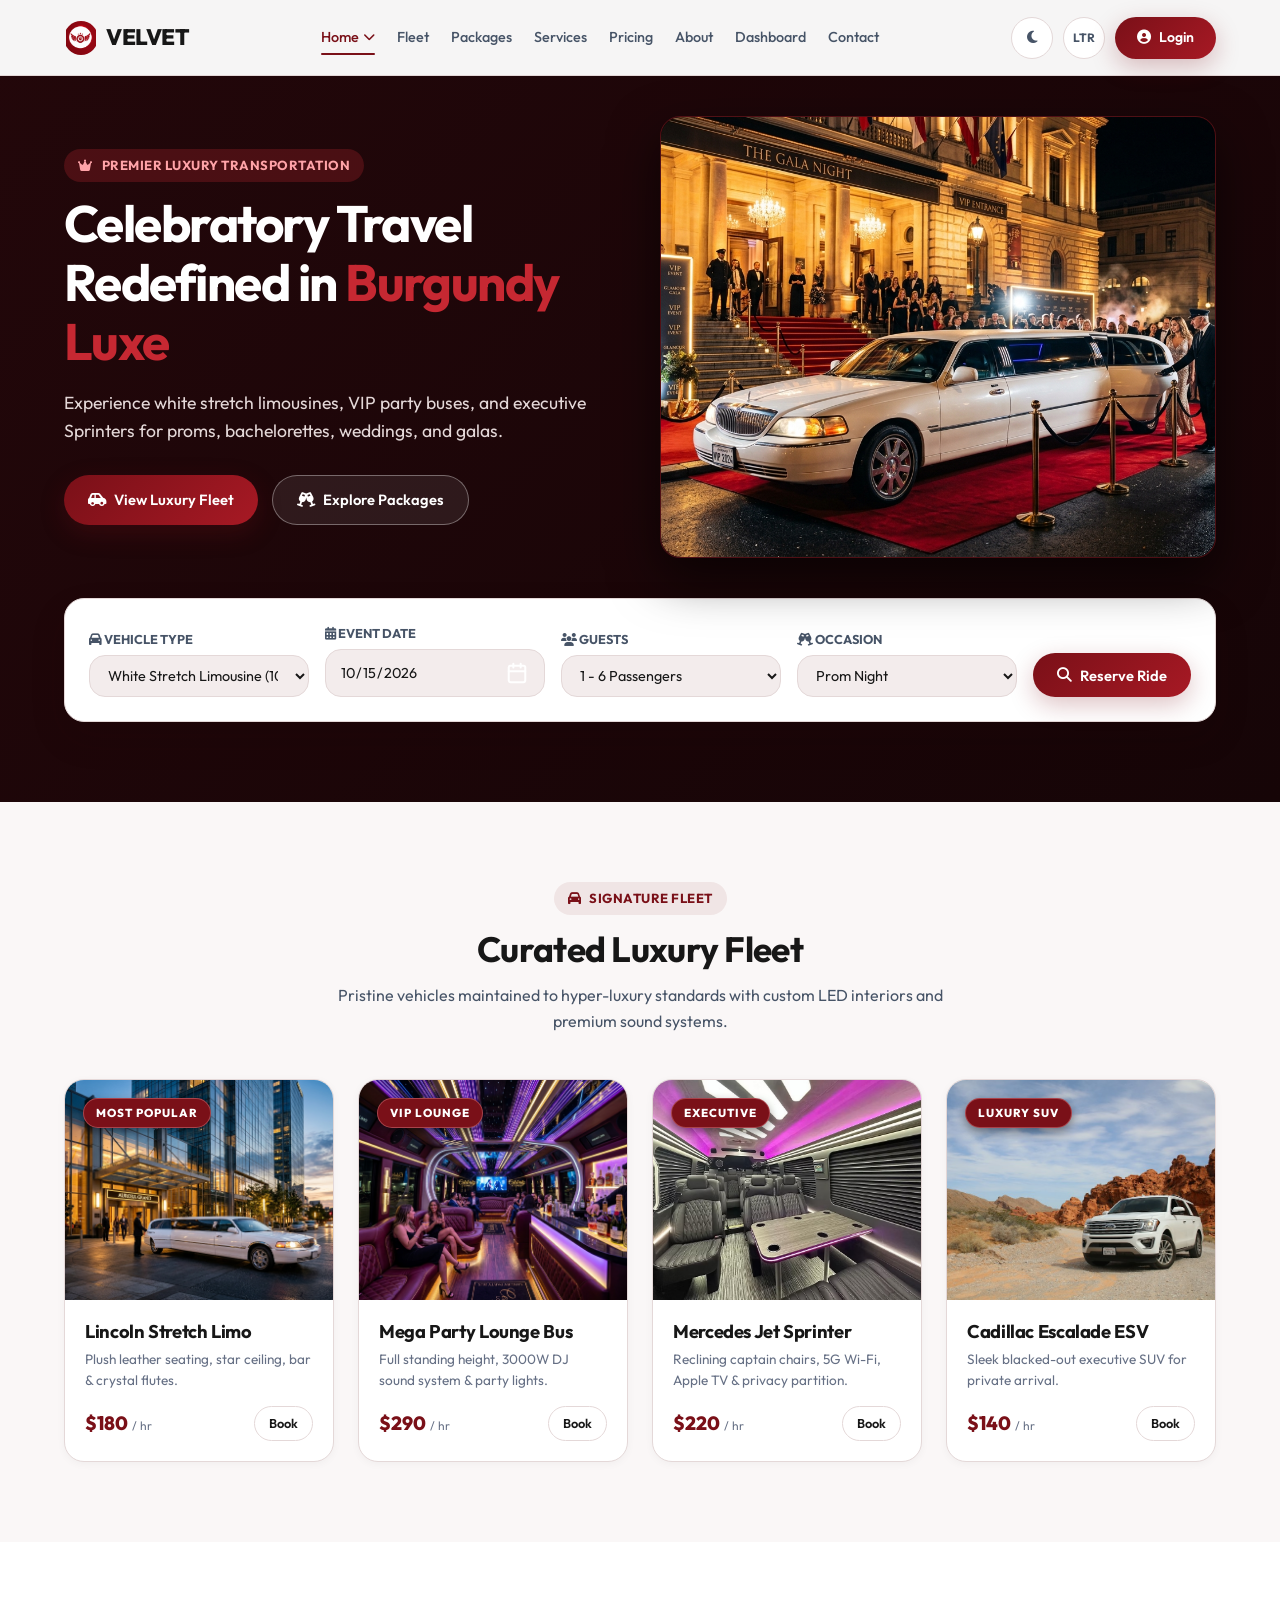
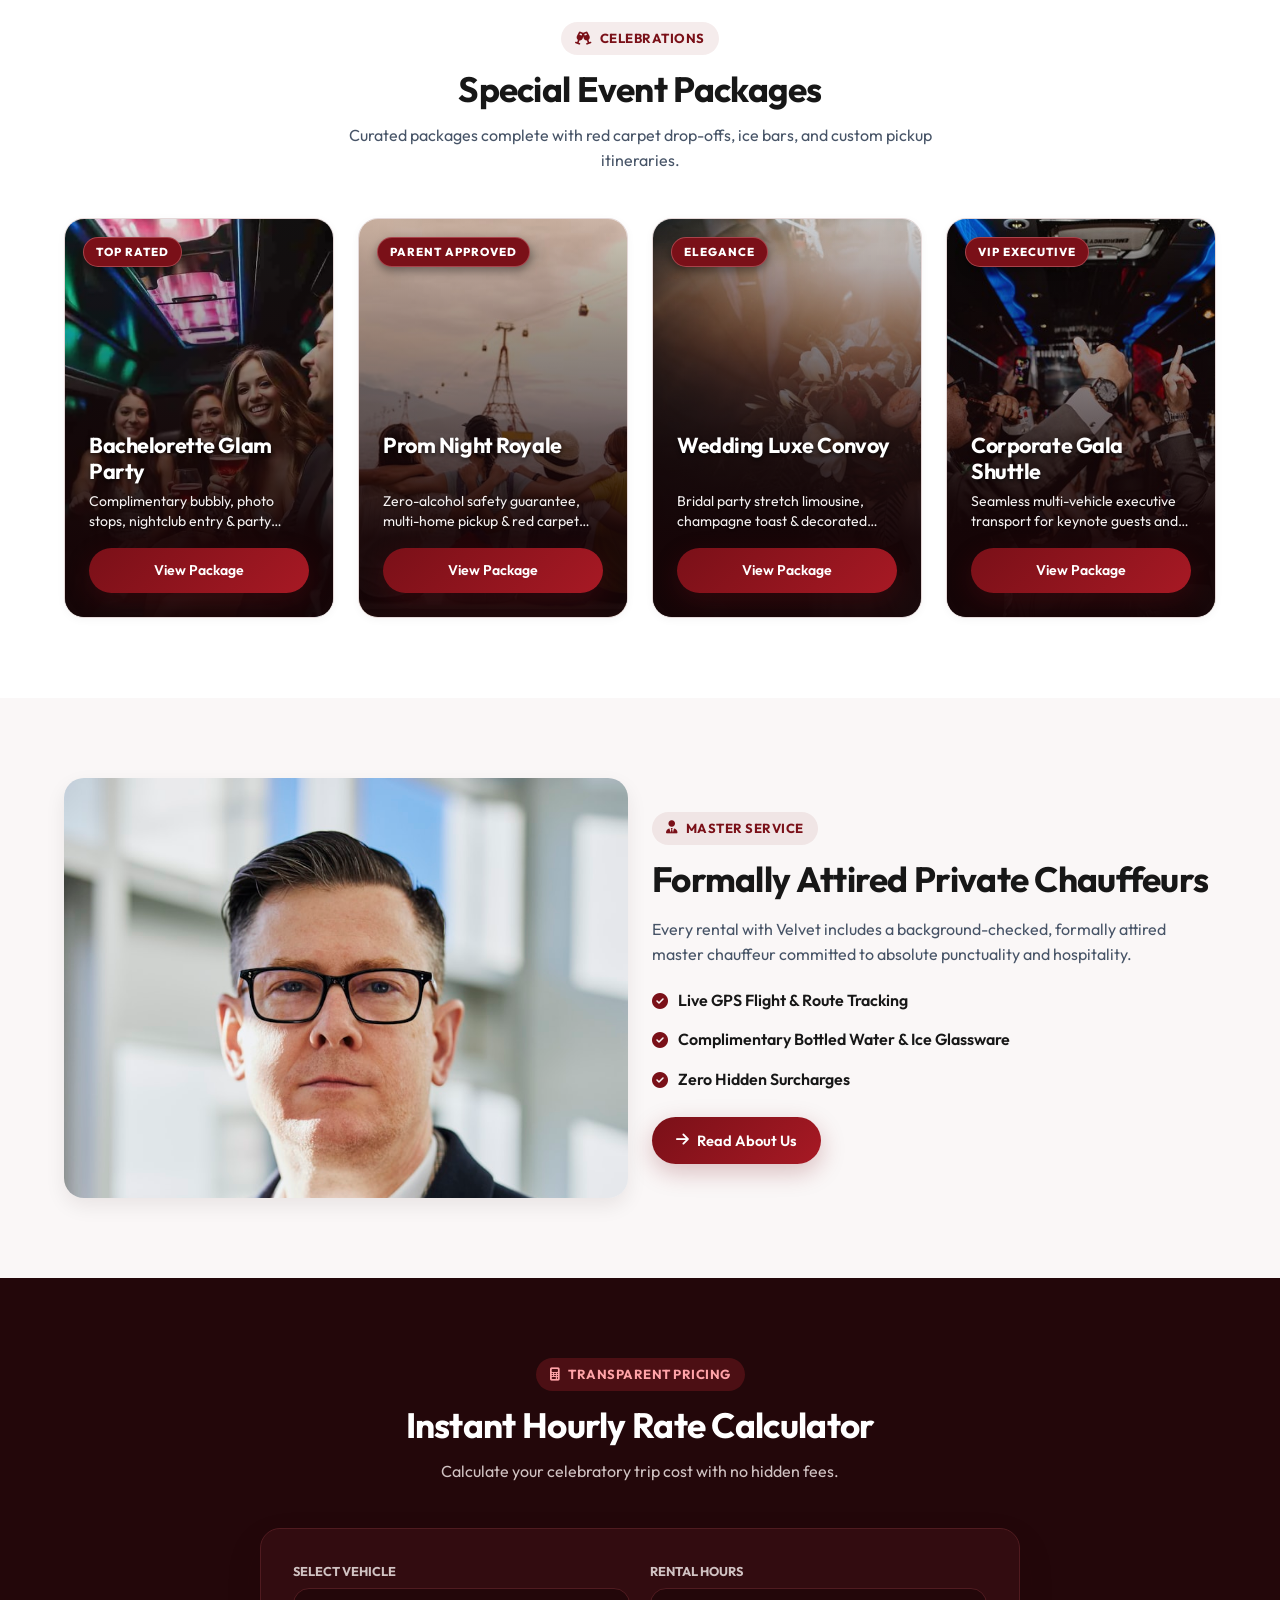
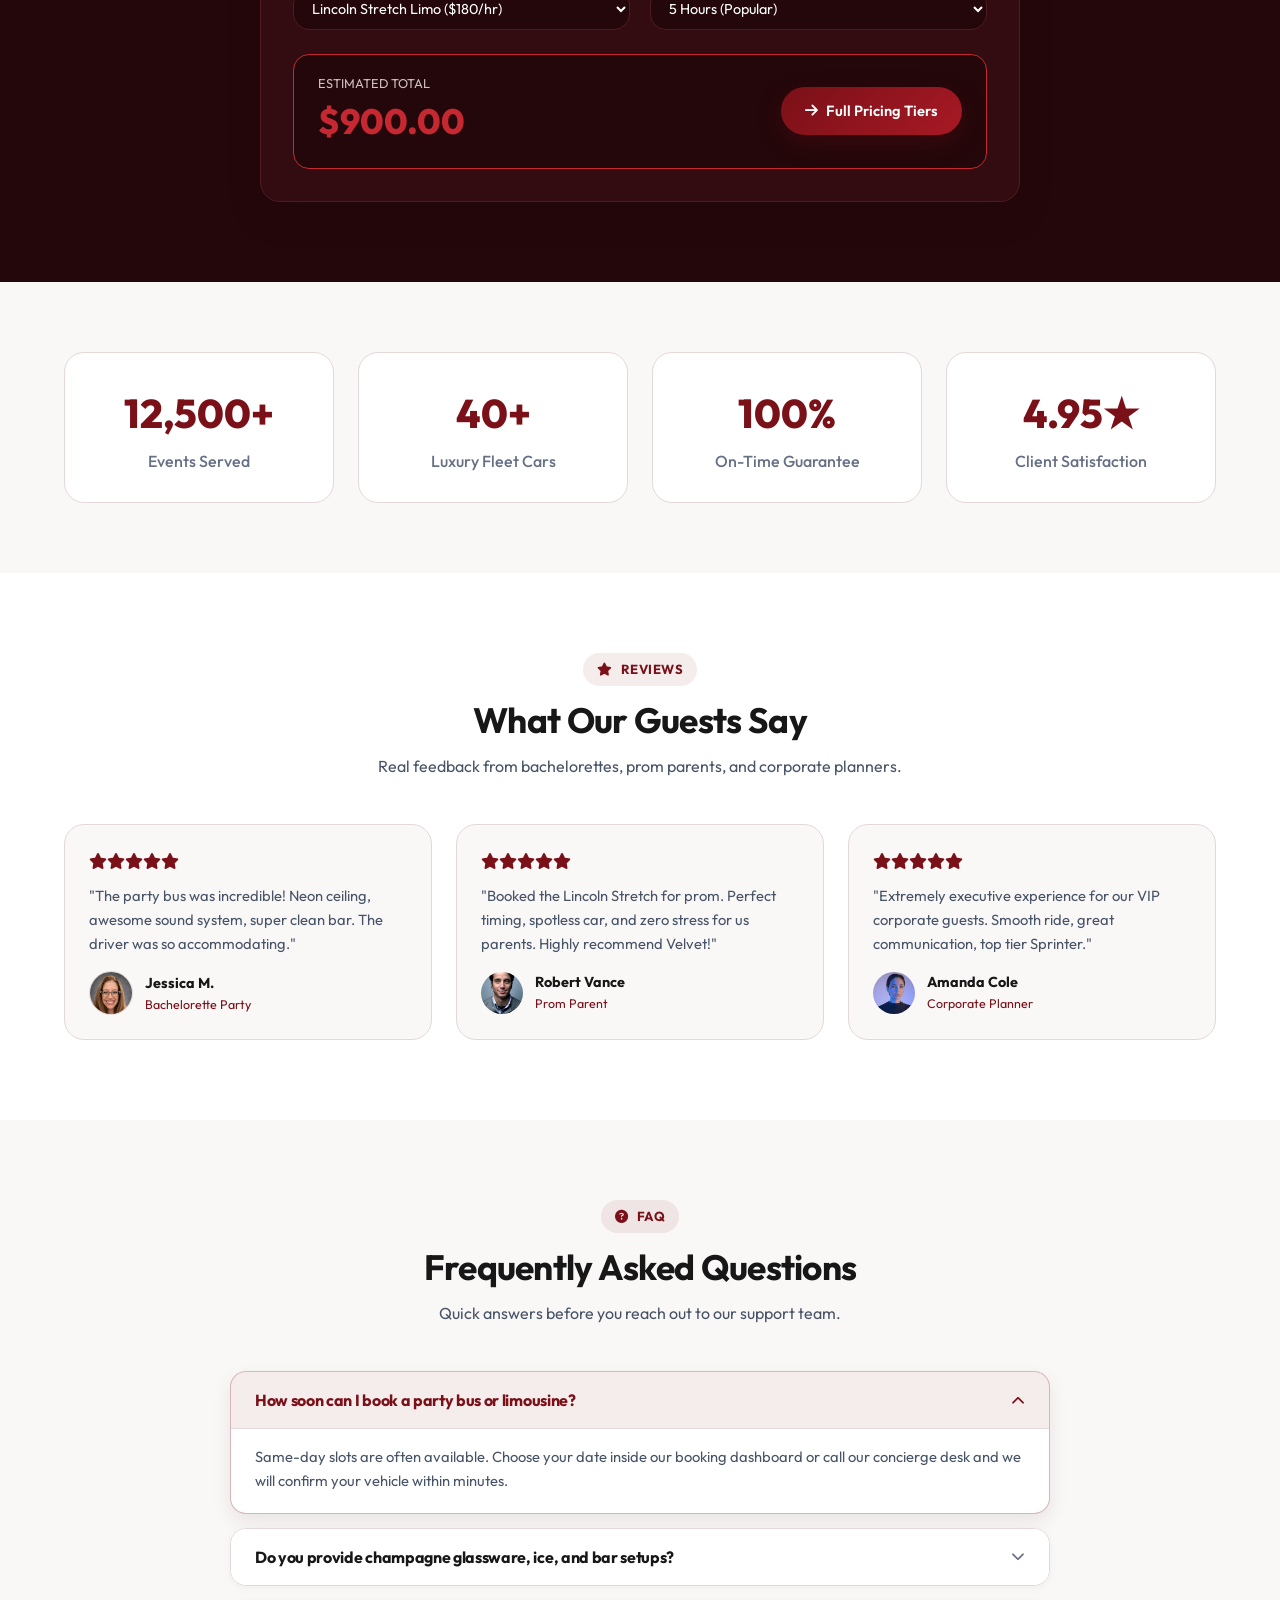
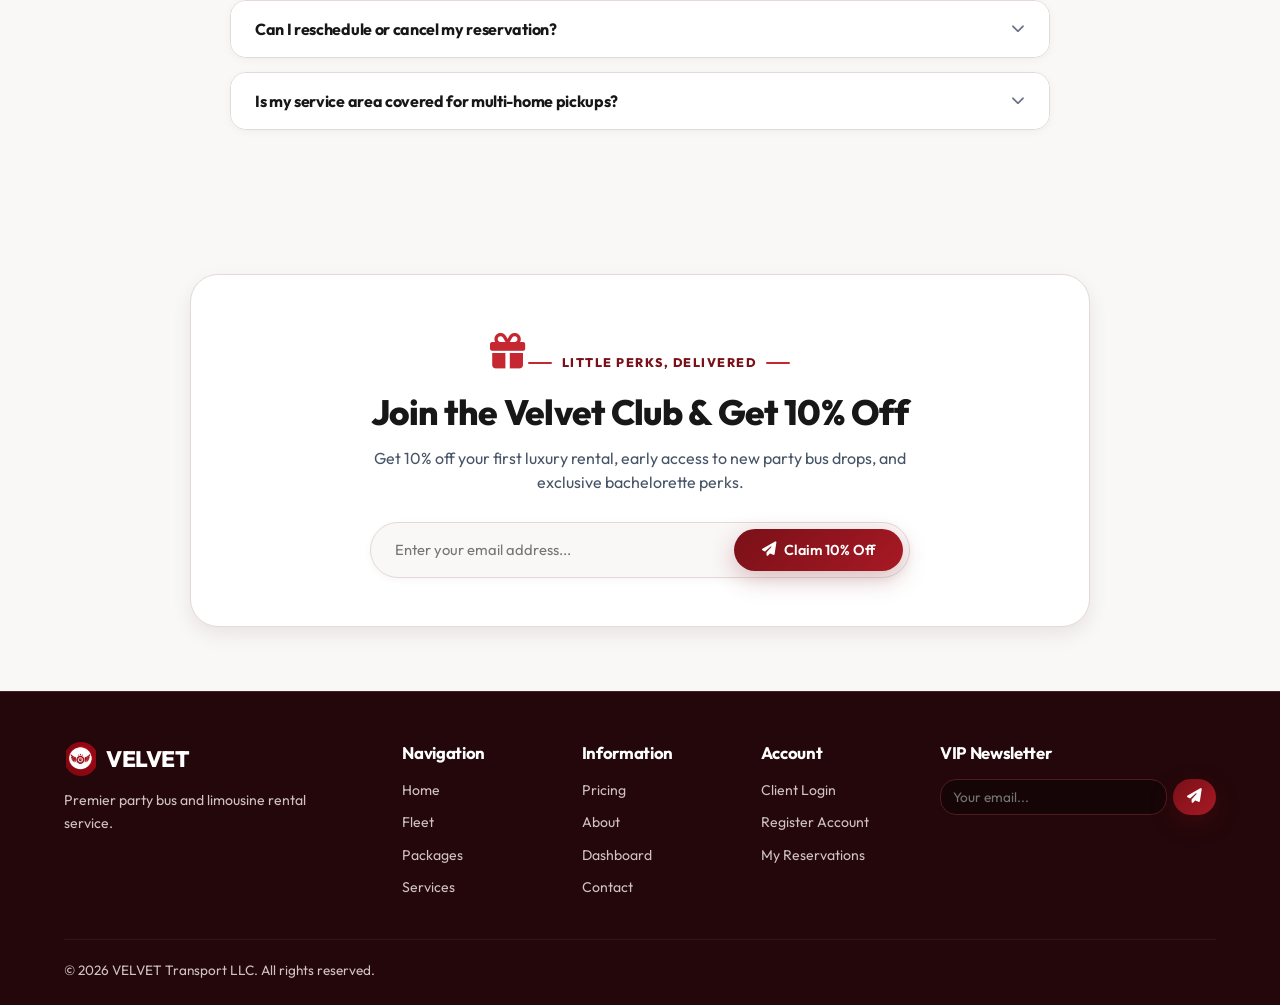
==== index.html @ 5762333b "first commit" ====
<!DOCTYPE html>
<html lang="en" data-theme="light" dir="ltr">
<head>
  <meta charset="UTF-8">
  <meta name="viewport" content="width=device-width, initial-scale=1.0">
  <title>VELVET | Luxury Limousine & Party Bus Fleet</title>
  <meta name="description" content="Book premier stretch limousines, luxury party buses, and executive VIP transport for proms, bachelorettes, weddings, and corporate galas.">
  <link rel="icon" type="image/png" href="assets/images/logo.png">
  <link rel="shortcut icon" type="image/png" href="assets/images/logo.png">
  <link rel="apple-touch-icon" href="assets/images/logo.png">
  
  <!-- Fonts & Icons -->
  <link rel="preconnect" href="https://fonts.googleapis.com">
  <link rel="preconnect" href="https://fonts.gstatic.com" crossorigin>
  <link href="https://fonts.googleapis.com/css2?family=Outfit:wght@300;400;500;600;700;800&display=swap" rel="stylesheet">
  <link rel="stylesheet" href="https://cdnjs.cloudflare.com/ajax/libs/font-awesome/6.4.0/css/all.min.css">
  
  <!-- Stylesheets -->
  <link rel="stylesheet" href="assets/css/style.css">
  <link rel="stylesheet" href="assets/css/responsive.css">

  <style>
    .hero-home-1 {
      position: relative;
      padding-top: calc(var(--navbar-height) + 40px);
      padding-bottom: 80px;
      background: linear-gradient(135deg, #23070A 0%, #160507 100%);
      color: #FFFFFF !important;
      overflow: hidden;
    }

    .hero-grid {
      display: grid;
      grid-template-columns: 1fr 1fr;
      gap: 40px;
      align-items: center;
    }

    .hero-title {
      font-size: 3.2rem;
      line-height: 1.15;
      margin-bottom: 18px;
      letter-spacing: -0.03em;
      color: #FFFFFF !important;
    }

    .hero-desc {
      color: #E4D8D8 !important;
      font-size: 1.1rem;
      margin-bottom: 30px;
    }

    .hero-img-wrapper {
      position: relative;
      border-radius: var(--radius-lg);
      overflow: hidden;
      box-shadow: 0 20px 50px rgba(0, 0, 0, 0.6);
      border: 1px solid rgba(198, 40, 50, 0.3);
    }

    .hero-img-wrapper img {
      width: 100%;
      height: 440px;
      object-fit: cover;
      object-position: center top;
      border-radius: var(--radius-lg);
    }

    .hero-search-bar {
      background: var(--bg-card);
      border: 1px solid var(--border-color);
      border-radius: var(--radius-lg);
      padding: 24px;
      margin-top: 40px;
      box-shadow: var(--shadow-lg);
      color: var(--text-primary);
    }

    .search-grid {
      display: grid;
      grid-template-columns: repeat(4, 1fr) auto;
      gap: 16px;
      align-items: flex-end;
    }

    .form-group label {
      display: block;
      font-size: 0.8rem;
      font-weight: 700;
      color: var(--text-secondary);
      text-transform: uppercase;
      margin-bottom: 6px;
    }

    .form-control {
      width: 100%;
      background: var(--bg-input);
      border: 1px solid var(--border-color);
      border-radius: var(--radius-md);
      padding: 10px 14px;
      color: var(--text-primary);
      font-size: 0.9rem;
    }

    .catalog-grid {
      display: grid;
      grid-template-columns: repeat(4, 1fr);
      gap: 24px;
    }

    @media (max-width: 1024px) {
      .hero-grid { grid-template-columns: 1fr; }
      .search-grid { grid-template-columns: 1fr 1fr; }
      .catalog-grid { grid-template-columns: 1fr 1fr; }
      .hero-title { font-size: 2.4rem; }
    }

    @media (max-width: 640px) {
      .search-grid { grid-template-columns: 1fr; }
      .catalog-grid { grid-template-columns: 1fr; }
    }
  </style>
</head>
<body>

  <!-- FIXED NAVBAR WITH EXACT LABELS & ZERO OVERLAP -->
  <header class="navbar">
    <div class="container navbar-inner">
      <a href="index.html" class="brand-logo">
        <img src="assets/images/logo.png" alt="VELVET Logo" class="brand-logo-img">
        <span>VELVET</span>
      </a>

      <nav class="nav-menu" id="navMenu">
        <div class="nav-dropdown" id="homeDropdown">
          <a href="index.html" class="nav-link dropdown-trigger active">
            Home <i class="fas fa-chevron-down"></i>
          </a>
          <div class="dropdown-menu">
            <a href="index.html" class="dropdown-item active">Home 1 - Fleet Hero</a>
            <a href="home-2.html" class="dropdown-item">Home 2 - Lounge Edition</a>
          </div>
        </div>

        <a href="fleet.html" class="nav-link">Fleet</a>
        <a href="packages.html" class="nav-link">Packages</a>
        <a href="services.html" class="nav-link">Services</a>
        <a href="pricing.html" class="nav-link">Pricing</a>
        <a href="about.html" class="nav-link">About</a>
        <a href="dashboard.html" class="nav-link">Dashboard</a>
        <a href="contact.html" class="nav-link">Contact</a>
        <a href="login.html" class="nav-link mobile-login-link"><i class="fas fa-user-circle"></i> Login</a>
      </nav>

      <div class="nav-actions">
        <button class="icon-btn" id="themeToggleBtn" title="Theme Toggle">
          <i class="fas fa-moon" id="themeIcon"></i>
        </button>
        
        <button class="icon-btn" id="dirToggleBtn" title="Direction Toggle">
          <span id="dirText" style="font-size:0.75rem; font-weight:700;">LTR</span>
        </button>

        <a href="login.html" class="btn btn-primary desktop-login-btn">
          <i class="fas fa-user-circle"></i>
          <span>Login</span>
        </a>

        <button class="icon-btn hamburger-btn" id="hamburgerBtn">
          <i class="fas fa-bars"></i>
        </button>
      </div>
    </div>
  </header>

  <!-- HOME 1 - EXACTLY 8 MEANINGFUL SECTIONS -->

  <!-- SECTION 1: HERO SECTION -->
  <section class="hero-home-1">
    <div class="container">
      <div class="hero-grid">
        <div>
          <span class="section-tag" style="background: rgba(198, 40, 50, 0.25); color: #FFA3A8;"><i class="fas fa-crown"></i> Premier Luxury Transportation</span>
          <h1 class="hero-title">
            <span style="color: #FFFFFF !important;">Celebratory Travel Redefined in</span> 
            <span style="color: var(--red-accent) !important;">Burgundy Luxe</span>
          </h1>
          <p class="hero-desc">Experience white stretch limousines, VIP party buses, and executive Sprinters for proms, bachelorettes, weddings, and galas.</p>
          <div style="display: flex; gap: 14px; flex-wrap: wrap;">
            <a href="fleet.html" class="btn btn-primary"><i class="fas fa-car-side"></i> View Luxury Fleet</a>
            <a href="packages.html" class="btn btn-outline-darkbg"><i class="fas fa-glass-cheers"></i> Explore Packages</a>
          </div>
        </div>

        <div class="hero-img-wrapper">
          <img src="assets/images/hero/hero-home-1.jpg" alt="White Stretch Limousine Gala">
        </div>
      </div>

      <!-- Quick Search Bar -->
      <div class="hero-search-bar">
        <form action="dashboard.html" method="GET" class="search-grid">
          <div class="form-group">
            <label><i class="fas fa-car"></i> Vehicle Type</label>
            <select class="form-control" name="vehicle">
              <option value="stretch-limo">White Stretch Limousine (10 Pass)</option>
              <option value="party-bus">Mega Celebration Party Bus (28 Pass)</option>
              <option value="sprinter">Mercedes Sprinter Jet Van (14 Pass)</option>
              <option value="cadillac">Cadillac Escalade ESV (6 Pass)</option>
            </select>
          </div>
          <div class="form-group">
            <label><i class="fas fa-calendar-alt"></i> Event Date</label>
            <input type="date" class="form-control" name="date" value="2026-10-15">
          </div>
          <div class="form-group">
            <label><i class="fas fa-users"></i> Guests</label>
            <select class="form-control" name="guests">
              <option value="1-6">1 - 6 Passengers</option>
              <option value="7-14">7 - 14 Passengers</option>
              <option value="15-28">15 - 28 Passengers</option>
            </select>
          </div>
          <div class="form-group">
            <label><i class="fas fa-glass-cheers"></i> Occasion</label>
            <select class="form-control" name="occasion">
              <option value="prom">Prom Night</option>
              <option value="bachelorette">Bachelorette Party</option>
              <option value="wedding">Wedding Day</option>
              <option value="corporate">Corporate Gala</option>
            </select>
          </div>
          <div>
            <button type="submit" class="btn btn-primary" style="height: 44px; width: 100%;">
              <i class="fas fa-search"></i> Reserve Ride
            </button>
          </div>
        </form>
      </div>
    </div>
  </section>

  <!-- SECTION 2: FLEET CATALOG -->
  <section style="padding: 80px 0;">
    <div class="container">
      <div class="section-header">
        <span class="section-tag"><i class="fas fa-car"></i> Signature Fleet</span>
        <h2 class="section-title">Curated Luxury Fleet</h2>
        <p class="section-subtitle">Pristine vehicles maintained to hyper-luxury standards with custom LED interiors and premium sound systems.</p>
      </div>

      <div class="catalog-grid">
        <!-- Card 1 -->
        <div class="modern-card">
          <div class="modern-card-img">
            <img src="assets/images/packages/card-lincoln-stretch.jpg" alt="White Stretch Lincoln Limo">
            <span class="card-pill-badge">Most Popular</span>
          </div>
          <div class="modern-card-body">
            <div>
              <h3 style="font-size: 1.15rem; margin-bottom: 6px;">Lincoln Stretch Limo</h3>
              <p style="color: var(--text-muted); font-size: 0.85rem;">Plush leather seating, star ceiling, bar & crystal flutes.</p>
            </div>
            <div style="margin-top: 14px; display: flex; justify-content: space-between; align-items: center;">
              <div style="font-weight: 800; font-size: 1.2rem; color: var(--burgundy-primary);">$180 <span style="font-size: 0.75rem; color: var(--text-muted); font-weight: 400;">/ hr</span></div>
              <a href="dashboard.html" class="btn btn-outline" style="padding: 6px 14px; font-size: 0.8rem;">Book</a>
            </div>
          </div>
        </div>

        <!-- Card 2 -->
        <div class="modern-card">
          <div class="modern-card-img">
            <img src="assets/images/packages/card-party-bus.jpg" alt="Mega Party Bus Lounge">
            <span class="card-pill-badge">VIP Lounge</span>
          </div>
          <div class="modern-card-body">
            <div>
              <h3 style="font-size: 1.15rem; margin-bottom: 6px;">Mega Party Lounge Bus</h3>
              <p style="color: var(--text-muted); font-size: 0.85rem;">Full standing height, 3000W DJ sound system & party lights.</p>
            </div>
            <div style="margin-top: 14px; display: flex; justify-content: space-between; align-items: center;">
              <div style="font-weight: 800; font-size: 1.2rem; color: var(--burgundy-primary);">$290 <span style="font-size: 0.75rem; color: var(--text-muted); font-weight: 400;">/ hr</span></div>
              <a href="dashboard.html" class="btn btn-outline" style="padding: 6px 14px; font-size: 0.8rem;">Book</a>
            </div>
          </div>
        </div>

        <!-- Card 3 -->
        <div class="modern-card">
          <div class="modern-card-img">
            <img src="assets/images/fleet/party-bus-sprinter.jpg" alt="Mercedes Sprinter Jet Van">
            <span class="card-pill-badge">Executive</span>
          </div>
          <div class="modern-card-body">
            <div>
              <h3 style="font-size: 1.15rem; margin-bottom: 6px;">Mercedes Jet Sprinter</h3>
              <p style="color: var(--text-muted); font-size: 0.85rem;">Reclining captain chairs, 5G Wi-Fi, Apple TV & privacy partition.</p>
            </div>
            <div style="margin-top: 14px; display: flex; justify-content: space-between; align-items: center;">
              <div style="font-weight: 800; font-size: 1.2rem; color: var(--burgundy-primary);">$220 <span style="font-size: 0.75rem; color: var(--text-muted); font-weight: 400;">/ hr</span></div>
              <a href="dashboard.html" class="btn btn-outline" style="padding: 6px 14px; font-size: 0.8rem;">Book</a>
            </div>
          </div>
        </div>

        <!-- Card 4 -->
        <div class="modern-card">
          <div class="modern-card-img">
            <img src="assets/images/fleet/suv-cadillac.jpg" alt="Cadillac Escalade ESV">
            <span class="card-pill-badge">Luxury SUV</span>
          </div>
          <div class="modern-card-body">
            <div>
              <h3 style="font-size: 1.15rem; margin-bottom: 6px;">Cadillac Escalade ESV</h3>
              <p style="color: var(--text-muted); font-size: 0.85rem;">Sleek blacked-out executive SUV for private arrival.</p>
            </div>
            <div style="margin-top: 14px; display: flex; justify-content: space-between; align-items: center;">
              <div style="font-weight: 800; font-size: 1.2rem; color: var(--burgundy-primary);">$140 <span style="font-size: 0.75rem; color: var(--text-muted); font-weight: 400;">/ hr</span></div>
              <a href="dashboard.html" class="btn btn-outline" style="padding: 6px 14px; font-size: 0.8rem;">Book</a>
            </div>
          </div>
        </div>
      </div>
    </div>
  </section>

  <!-- SECTION 3: PACKAGE CARDS -->
  <section style="padding: 80px 0; background: var(--bg-card);">
    <div class="container">
      <div class="section-header">
        <span class="section-tag"><i class="fas fa-glass-cheers"></i> Celebrations</span>
        <h2 class="section-title">Special Event Packages</h2>
        <p class="section-subtitle">Curated packages complete with red carpet drop-offs, ice bars, and custom pickup itineraries.</p>
      </div>

      <div class="catalog-grid">
        <!-- Package Card 1 -->
        <div class="overlay-card">
          <img src="assets/images/packages/bachelorette-index.jpg" alt="Bachelorette Party">
          <span class="card-pill-badge">Top Rated</span>
          <div class="overlay-card-scrim">
            <div class="overlay-card-body">
              <h3 class="overlay-card-title">Bachelorette Glam Party</h3>
              <p class="overlay-card-desc">Complimentary bubbly, photo stops, nightclub entry & party lounge bus.</p>
            </div>
            <div class="overlay-card-action">
              <a href="packages.html" class="btn btn-primary">View Package</a>
            </div>
          </div>
        </div>

        <!-- Package Card 2 -->
        <div class="overlay-card">
          <img src="assets/images/packages/prom-night-index.jpg" alt="Prom Night">
          <span class="card-pill-badge">Parent Approved</span>
          <div class="overlay-card-scrim">
            <div class="overlay-card-body">
              <h3 class="overlay-card-title">Prom Night Royale</h3>
              <p class="overlay-card-desc">Zero-alcohol safety guarantee, multi-home pickup & red carpet photo ops.</p>
            </div>
            <div class="overlay-card-action">
              <a href="packages.html" class="btn btn-primary">View Package</a>
            </div>
          </div>
        </div>

        <!-- Package Card 3 -->
        <div class="overlay-card">
          <img src="assets/images/packages/wedding-luxe-index.jpg" alt="Wedding Limousine">
          <span class="card-pill-badge">Elegance</span>
          <div class="overlay-card-scrim">
            <div class="overlay-card-body">
              <h3 class="overlay-card-title">Wedding Luxe Convoy</h3>
              <p class="overlay-card-desc">Bridal party stretch limousine, champagne toast & decorated exterior ribbon.</p>
            </div>
            <div class="overlay-card-action">
              <a href="packages.html" class="btn btn-primary">View Package</a>
            </div>
          </div>
        </div>

        <!-- Package Card 4 -->
        <div class="overlay-card">
          <img src="assets/images/packages/corporate-gala-index.jpg" alt="Corporate Gala Shuttle">
          <span class="card-pill-badge">VIP Executive</span>
          <div class="overlay-card-scrim">
            <div class="overlay-card-body">
              <h3 class="overlay-card-title">Corporate Gala Shuttle</h3>
              <p class="overlay-card-desc">Seamless multi-vehicle executive transport for keynote guests and VIPs.</p>
            </div>
            <div class="overlay-card-action">
              <a href="packages.html" class="btn btn-primary">View Package</a>
            </div>
          </div>
        </div>
      </div>
    </div>
  </section>

  <!-- SECTION 4: EDITORIAL SPLIT SHOWCASE -->
  <section style="padding: 80px 0;">
    <div class="container">
      <div class="grid-2-col" style="align-items: center;">
        <div style="border-radius: var(--radius-lg); overflow: hidden; box-shadow: var(--shadow-md);">
          <img src="assets/images/services/chauffeur-index.jpg" alt="Uniformed Chauffeur" style="width: 100%; height: 420px; object-fit: cover; object-position: center top;">
        </div>
        <div>
          <span class="section-tag"><i class="fas fa-user-tie"></i> Master Service</span>
          <h2 class="section-title" style="text-align: left; font-size: 2.2rem; margin-bottom: 16px;">Formally Attired Private Chauffeurs</h2>
          <p style="color: var(--text-secondary); margin-bottom: 20px;">
            Every rental with Velvet includes a background-checked, formally attired master chauffeur committed to absolute punctuality and hospitality.
          </p>

          <div style="display: flex; flex-direction: column; gap: 14px; margin-bottom: 24px;">
            <div style="display: flex; align-items: center; gap: 10px; font-weight: 600;">
              <i class="fas fa-check-circle" style="color: var(--burgundy-primary);"></i>
              <span>Live GPS Flight & Route Tracking</span>
            </div>
            <div style="display: flex; align-items: center; gap: 10px; font-weight: 600;">
              <i class="fas fa-check-circle" style="color: var(--burgundy-primary);"></i>
              <span>Complimentary Bottled Water & Ice Glassware</span>
            </div>
            <div style="display: flex; align-items: center; gap: 10px; font-weight: 600;">
              <i class="fas fa-check-circle" style="color: var(--burgundy-primary);"></i>
              <span>Zero Hidden Surcharges</span>
            </div>
          </div>

          <a href="about.html" class="btn btn-primary"><i class="fas fa-arrow-right"></i> Read About Us</a>
        </div>
      </div>
    </div>
  </section>

  <!-- SECTION 5: INSTANT HOURLY RATE ESTIMATOR -->
  <section style="padding: 80px 0; background: var(--dark-wine); color: #FFFFFF !important;">
    <div class="container">
      <div class="section-header">
        <span class="section-tag" style="background: rgba(198, 40, 50, 0.25); color: #FFA3A8;"><i class="fas fa-calculator"></i> Transparent Pricing</span>
        <h2 class="section-title" style="color: #FFFFFF !important;">Instant Hourly Rate Calculator</h2>
        <p class="section-subtitle" style="color: #D0C2C2 !important;">Calculate your celebratory trip cost with no hidden fees.</p>
      </div>

      <div style="max-width: 760px; margin: 0 auto; background: #320C10; border: 1px solid #501B20; padding: 32px; border-radius: var(--radius-lg); box-shadow: var(--shadow-lg);">
        <div class="calc-inputs-grid">
          <div>
            <label style="font-size: 0.8rem; font-weight: 700; color: #D0C2C2; text-transform: uppercase; margin-bottom: 6px; display: block;">Select Vehicle</label>
            <select id="estVehicle" class="form-control" style="background: #23070A; border-color: #501B20; color: #FFF;" onchange="calculateQuickEst()">
              <option value="180">Lincoln Stretch Limo ($180/hr)</option>
              <option value="290">Mega Party Lounge Bus ($290/hr)</option>
              <option value="220">Mercedes Jet Sprinter ($220/hr)</option>
              <option value="140">Cadillac Escalade ESV ($140/hr)</option>
            </select>
          </div>
          <div>
            <label style="font-size: 0.8rem; font-weight: 700; color: #D0C2C2; text-transform: uppercase; margin-bottom: 6px; display: block;">Rental Hours</label>
            <select id="estHours" class="form-control" style="background: #23070A; border-color: #501B20; color: #FFF;" onchange="calculateQuickEst()">
              <option value="3">3 Hours (Minimum)</option>
              <option value="4">4 Hours</option>
              <option value="5" selected>5 Hours (Popular)</option>
              <option value="6">6 Hours</option>
              <option value="8">8 Hours</option>
            </select>
          </div>
        </div>

        <div class="calc-result-box">
          <div>
            <div style="font-size: 0.8rem; color: #D0C2C2; text-transform: uppercase;">Estimated Total</div>
            <div id="estTotalDisplay" style="font-size: 2.2rem; font-weight: 800; color: var(--red-accent);">$900.00</div>
          </div>
          <a href="pricing.html" class="btn btn-primary"><i class="fas fa-arrow-right"></i> Full Pricing Tiers</a>
        </div>
      </div>
    </div>
  </section>

  <!-- SECTION 6: STATS COUNTER -->
  <section style="padding: 70px 0;">
    <div class="container">
      <div class="grid-4-col" style="text-align: center;">
        <div style="background: var(--bg-card); border: 1px solid var(--border-color); padding: 28px; border-radius: var(--radius-lg);">
          <div style="font-size: 2.5rem; font-weight: 800; color: var(--burgundy-primary);">12,500+</div>
          <div style="color: var(--text-muted); font-weight: 500; margin-top: 4px;">Events Served</div>
        </div>
        <div style="background: var(--bg-card); border: 1px solid var(--border-color); padding: 28px; border-radius: var(--radius-lg);">
          <div style="font-size: 2.5rem; font-weight: 800; color: var(--burgundy-primary);">40+</div>
          <div style="color: var(--text-muted); font-weight: 500; margin-top: 4px;">Luxury Fleet Cars</div>
        </div>
        <div style="background: var(--bg-card); border: 1px solid var(--border-color); padding: 28px; border-radius: var(--radius-lg);">
          <div style="font-size: 2.5rem; font-weight: 800; color: var(--burgundy-primary);">100%</div>
          <div style="color: var(--text-muted); font-weight: 500; margin-top: 4px;">On-Time Guarantee</div>
        </div>
        <div style="background: var(--bg-card); border: 1px solid var(--border-color); padding: 28px; border-radius: var(--radius-lg);">
          <div style="font-size: 2.5rem; font-weight: 800; color: var(--burgundy-primary);">4.95★</div>
          <div style="color: var(--text-muted); font-weight: 500; margin-top: 4px;">Client Satisfaction</div>
        </div>
      </div>
    </div>
  </section>

  <!-- SECTION 7: TESTIMONIAL CARDS -->
  <section style="padding: 80px 0; background: var(--bg-card);">
    <div class="container">
      <div class="section-header">
        <span class="section-tag"><i class="fas fa-star"></i> Reviews</span>
        <h2 class="section-title">What Our Guests Say</h2>
        <p class="section-subtitle">Real feedback from bachelorettes, prom parents, and corporate planners.</p>
      </div>

      <div class="grid-3-col">
        <div style="background: var(--bg-primary); border: 1px solid var(--border-color); padding: 24px; border-radius: var(--radius-lg);">
          <div style="color: var(--burgundy-primary); margin-bottom: 10px;">
            <i class="fas fa-star"></i><i class="fas fa-star"></i><i class="fas fa-star"></i><i class="fas fa-star"></i><i class="fas fa-star"></i>
          </div>
          <p style="color: var(--text-secondary); font-size: 0.92rem; margin-bottom: 16px;">
            "The party bus was incredible! Neon ceiling, awesome sound system, super clean bar. The driver was so accommodating."
          </p>
          <div style="display: flex; align-items: center; gap: 12px;">
            <img src="assets/images/testimonials/user-1-index.jpg" alt="Jessica M." style="width: 44px; height: 44px; border-radius: 50%; object-fit: cover; object-position: center top; flex-shrink: 0; border: 1.5px solid var(--border-color);">
            <div>
              <div style="font-weight: 700; font-size: 0.9rem;">Jessica M.</div>
              <div style="font-size: 0.78rem; color: var(--burgundy-primary);">Bachelorette Party</div>
            </div>
          </div>
        </div>

        <div style="background: var(--bg-primary); border: 1px solid var(--border-color); padding: 24px; border-radius: var(--radius-lg);">
          <div style="color: var(--burgundy-primary); margin-bottom: 10px;">
            <i class="fas fa-star"></i><i class="fas fa-star"></i><i class="fas fa-star"></i><i class="fas fa-star"></i><i class="fas fa-star"></i>
          </div>
          <p style="color: var(--text-secondary); font-size: 0.92rem; margin-bottom: 16px;">
            "Booked the Lincoln Stretch for prom. Perfect timing, spotless car, and zero stress for us parents. Highly recommend Velvet!"
          </p>
          <div style="display: flex; align-items: center; gap: 12px;">
            <img src="assets/images/testimonials/user-2-index.jpg" alt="Robert Vance" style="width: 42px; height: 42px; border-radius: 50%;">
            <div>
              <div style="font-weight: 700; font-size: 0.9rem;">Robert Vance</div>
              <div style="font-size: 0.78rem; color: var(--burgundy-primary);">Prom Parent</div>
            </div>
          </div>
        </div>

        <div style="background: var(--bg-primary); border: 1px solid var(--border-color); padding: 24px; border-radius: var(--radius-lg);">
          <div style="color: var(--burgundy-primary); margin-bottom: 10px;">
            <i class="fas fa-star"></i><i class="fas fa-star"></i><i class="fas fa-star"></i><i class="fas fa-star"></i><i class="fas fa-star"></i>
          </div>
          <p style="color: var(--text-secondary); font-size: 0.92rem; margin-bottom: 16px;">
            "Extremely executive experience for our VIP corporate guests. Smooth ride, great communication, top tier Sprinter."
          </p>
          <div style="display: flex; align-items: center; gap: 12px;">
            <img src="assets/images/testimonials/user-3-index.jpg" alt="Amanda Cole" style="width: 42px; height: 42px; border-radius: 50%;">
            <div>
              <div style="font-weight: 700; font-size: 0.9rem;">Amanda Cole</div>
              <div style="font-size: 0.78rem; color: var(--burgundy-primary);">Corporate Planner</div>
            </div>
          </div>
        </div>
      </div>
    </div>
  </section>

  <!-- SECTION 7.5: FAQ ACCORDION DROPDOWN -->
  <section style="padding: 80px 0;">
    <div class="container">
      <div class="section-header">
        <span class="section-tag"><i class="fas fa-question-circle"></i> FAQ</span>
        <h2 class="section-title">Frequently Asked Questions</h2>
        <p class="section-subtitle">Quick answers before you reach out to our support team.</p>
      </div>

      <div class="faq-accordion">
        <div class="faq-item open">
          <div class="faq-header">
            <h4>How soon can I book a party bus or limousine?</h4>
            <i class="fas fa-chevron-down faq-chevron"></i>
          </div>
          <div class="faq-body">
            Same-day slots are often available. Choose your date inside our booking dashboard or call our concierge desk and we will confirm your vehicle within minutes.
          </div>
        </div>

        <div class="faq-item">
          <div class="faq-header">
            <h4>Do you provide champagne glassware, ice, and bar setups?</h4>
            <i class="fas fa-chevron-down faq-chevron"></i>
          </div>
          <div class="faq-body">
            Yes! Every Velvet vehicle includes built-in ice bars stocked with complimentary bottled water, ice cubes, and crystal glassware ready for your celebratory drinks.
          </div>
        </div>

        <div class="faq-item">
          <div class="faq-header">
            <h4>Can I reschedule or cancel my reservation?</h4>
            <i class="fas fa-chevron-down faq-chevron"></i>
          </div>
          <div class="faq-body">
            Free date changes are permitted up to 7 days before your event date. Deposits are fully refundable up to 14 days prior to departure.
          </div>
        </div>

        <div class="faq-item">
          <div class="faq-header">
            <h4>Is my service area covered for multi-home pickups?</h4>
            <i class="fas fa-chevron-down faq-chevron"></i>
          </div>
          <div class="faq-body">
            Yes! We cover the entire metropolitan and surrounding suburban areas. Custom pickup stops at multiple guest locations can be specified directly inside your reservation.
          </div>
        </div>
      </div>
    </div>
  </section>

  <!-- SECTION 8: CALL TO ACTION FLOATING CARD BANNER -->
  <section class="cta-card-section">
    <div class="container">
      <div class="cta-card-box">
        <div class="cta-card-icon"><i class="fas fa-gift"></i></div>
        <div class="cta-card-badge">Little Perks, Delivered</div>
        <h2 class="cta-card-title">Join the Velvet Club & Get 10% Off</h2>
        <p class="cta-card-subtitle">
          Get 10% off your first luxury rental, early access to new party bus drops, and exclusive bachelorette perks.
        </p>
        <form class="cta-pill-form" onsubmit="event.preventDefault(); showToast('Subscribed! 10% discount code sent to your email.', 'success');">
          <input type="email" placeholder="Enter your email address..." required>
          <button type="submit" class="btn btn-primary"><i class="fas fa-paper-plane"></i> Claim 10% Off</button>
        </form>
      </div>
    </div>
  </section>

  <!-- FOOTER -->
  <footer class="footer">
    <div class="container">
      <div class="footer-grid">
        <div>
          <a href="index.html" class="brand-logo" style="color: #FFF; margin-bottom: 12px; display: inline-flex;">
            <img src="assets/images/logo.png" alt="VELVET Logo" class="brand-logo-img">
            <span style="color: #FFF !important;">VELVET</span>
          </a>
          <p style="font-size: 0.88rem; max-width: 280px; color: #D0C2C2;">Premier party bus and limousine rental service.</p>
        </div>

        <div>
          <h4>Navigation</h4>
          <div class="footer-links">
            <a href="index.html">Home</a>
            <a href="fleet.html">Fleet</a>
            <a href="packages.html">Packages</a>
            <a href="services.html">Services</a>
          </div>
        </div>

        <div>
          <h4>Information</h4>
          <div class="footer-links">
            <a href="pricing.html">Pricing</a>
            <a href="about.html">About</a>
            <a href="dashboard.html">Dashboard</a>
            <a href="contact.html">Contact</a>
          </div>
        </div>

        <div>
          <h4>Account</h4>
          <div class="footer-links">
            <a href="login.html">Client Login</a>
            <a href="register.html">Register Account</a>
            <a href="dashboard.html">My Reservations</a>
          </div>
        </div>

        <div>
          <h4>VIP Newsletter</h4>
          <form onsubmit="event.preventDefault(); showToast('Subscribed to VIP Newsletter!', 'success');" style="display: flex; gap: 6px;">
            <input type="email" placeholder="Your email..." required style="background: #160507; border: 1px solid #501B20; padding: 8px 12px; border-radius: var(--radius-md); color: #FFF; font-size: 0.85rem; flex: 1;">
            <button type="submit" class="btn btn-primary" style="padding: 8px 14px;"><i class="fas fa-paper-plane"></i></button>
          </form>
        </div>
      </div>

      <div class="footer-bottom">
        <div>&copy; 2026 VELVET Transport LLC. All rights reserved.</div>
      </div>
    </div>
  </footer>

  <button class="back-to-top" id="backToTopBtn" title="Back to top">
    <i class="fas fa-arrow-up"></i>
  </button>

  <script src="assets/js/main.js"></script>
  <script>
    function calculateQuickEst() {
      const rate = parseFloat(document.getElementById('estVehicle').value);
      const hours = parseFloat(document.getElementById('estHours').value);
      const total = rate * hours;
      document.getElementById('estTotalDisplay').textContent = '$' + total.toFixed(2);
    }
  </script>
</body>
</html>
---- assets/css/style.css ----
/* ==========================================================================
   VELVET LUXURY FLEET & PARTY BUS
   Master Stylesheet - Burgundy Red Theme with High-Contrast & Flexible Grids
   ========================================================================== */

/* 1. DESIGN TOKENS */
:root {
  /* Rich Red / Burgundy Palette */
  --burgundy-primary: #7A1018;
  --crimson-secondary: #A71924;
  --red-accent: #C62832;
  --dark-wine: #23070A;
  
  --bg-primary: #FAF7F7;
  --bg-secondary: #FFFFFF;
  --bg-card: #FFFFFF;
  --bg-card-hover: #F5F0F0;
  --bg-glass: rgba(255, 255, 255, 0.96);
  --bg-input: #F3ECEC;
  
  --text-primary: #171717;
  --text-secondary: #475467;
  --text-muted: #667085;
  
  --accent-primary: #7A1018;
  --accent-hover: #A71924;
  --accent-bright: #C62832;
  --accent-light: rgba(122, 16, 24, 0.08);
  --accent-glow: rgba(198, 40, 50, 0.2);

  --border-color: #E4D8D8;
  --border-hover: #C8B2B2;
  --border-accent: rgba(122, 16, 24, 0.3);
  
  --shadow-sm: 0 2px 8px rgba(35, 7, 10, 0.04);
  --shadow-md: 0 8px 20px rgba(35, 7, 10, 0.08);
  --shadow-lg: 0 16px 36px rgba(35, 7, 10, 0.12);
  --shadow-accent: 0 8px 25px rgba(122, 16, 24, 0.25);
  
  --radius-sm: 8px;
  --radius-md: 16px;
  --radius-lg: 20px;
  --radius-full: 9999px;
  
  --font-heading: 'Outfit', -apple-system, BlinkMacSystemFont, sans-serif;
  --font-body: 'Outfit', -apple-system, BlinkMacSystemFont, sans-serif;
  
  --transition-fast: 0.2s ease;
  --transition-normal: 0.3s ease;
  
  --navbar-height: 76px;
  --hero-inner-height: 260px;
  --container-max-width: 1200px;
}

/* Dark Theme Overrides */
[data-theme="dark"] {
  --bg-primary: #160507;
  --bg-secondary: #23070A;
  --bg-card: #23070A;
  --bg-card-hover: #320C10;
  --bg-glass: rgba(22, 5, 7, 0.96);
  --bg-input: #320C10;
  
  --text-primary: #FAF7F7;
  --text-secondary: #D0C2C2;
  --text-muted: #9E8C8C;
  
  --border-color: #381216;
  --border-hover: #501B20;
  
  --shadow-sm: 0 2px 8px rgba(0, 0, 0, 0.3);
  --shadow-md: 0 8px 20px rgba(0, 0, 0, 0.4);
  --shadow-lg: 0 16px 36px rgba(0, 0, 0, 0.5);
}

/* RTL Support */
[dir="rtl"] {
  direction: rtl;
  text-align: right;
}

/* 2. BASE RESET */
*, *::before, *::after {
  box-sizing: border-box;
  margin: 0;
  padding: 0;
}

html {
  scroll-behavior: smooth;
  font-size: 16px;
}

body {
  font-family: var(--font-body);
  background-color: var(--bg-primary);
  color: var(--text-primary);
  line-height: 1.6;
  overflow-x: hidden;
  transition: background-color var(--transition-normal), color var(--transition-normal);
}

a {
  color: inherit;
  text-decoration: none;
  transition: var(--transition-fast);
}

ul, ol {
  list-style: none;
}

img {
  max-width: 100%;
  height: auto;
  display: block;
  object-fit: cover;
}

button, input, select, textarea {
  font-family: inherit;
  font-size: inherit;
  color: inherit;
  background: none;
  border: none;
  outline: none;
}

button {
  cursor: pointer;
}

/* 3. CENTERED CONTAINER SYSTEM */
.container {
  width: 100%;
  max-width: var(--container-max-width);
  margin-left: auto;
  margin-right: auto;
  padding-left: 24px;
  padding-right: 24px;
}

/* RESPONSIVE UTILITY GRIDS (PREVENTS SQUEEZING & OVERLAPS) */
.grid-4-col {
  display: grid;
  grid-template-columns: repeat(4, 1fr);
  gap: 24px;
}

.grid-3-col {
  display: grid;
  grid-template-columns: repeat(3, 1fr);
  gap: 24px;
}

.grid-2-col {
  display: grid;
  grid-template-columns: repeat(2, 1fr);
  gap: 24px;
}

.calc-inputs-grid {
  display: grid;
  grid-template-columns: 1fr 1fr;
  gap: 20px;
  margin-bottom: 24px;
}

.calc-result-box {
  display: flex;
  justify-content: space-between;
  align-items: center;
  background: #23070A;
  border: 1px solid var(--red-accent);
  padding: 18px 24px;
  border-radius: var(--radius-md);
  gap: 16px;
}

/* 4. TYPOGRAPHY & UTILITIES */
h1, h2, h3, h4, h5, h6 {
  font-weight: 700;
  line-height: 1.25;
  color: var(--text-primary);
  letter-spacing: -0.02em;
}

.text-accent {
  color: var(--red-accent) !important;
}

.text-burgundy {
  color: var(--burgundy-primary) !important;
}

.section-tag {
  display: inline-flex;
  align-items: center;
  gap: 8px;
  padding: 6px 14px;
  background: var(--accent-light);
  border-radius: var(--radius-full);
  color: var(--burgundy-primary);
  font-size: 0.82rem;
  font-weight: 700;
  letter-spacing: 0.5px;
  text-transform: uppercase;
  margin-bottom: 12px;
}

[data-theme="dark"] .section-tag {
  color: #FFA3A8;
  background: rgba(198, 40, 50, 0.2);
}

.section-header {
  text-align: center;
  max-width: 620px;
  margin: 0 auto 44px auto;
}

.section-title {
  font-size: 2.2rem;
  margin-bottom: 12px;
}

.section-subtitle {
  color: var(--text-secondary);
  font-size: 1rem;
}

/* 5. BUTTONS */
.btn {
  display: inline-flex;
  align-items: center;
  justify-content: center;
  gap: 8px;
  padding: 12px 24px;
  font-weight: 600;
  font-size: 0.92rem;
  border-radius: var(--radius-full);
  transition: all var(--transition-fast);
  white-space: nowrap;
}

.btn-primary {
  background: linear-gradient(135deg, var(--burgundy-primary) 0%, var(--crimson-secondary) 100%);
  color: #FFFFFF !important;
  box-shadow: var(--shadow-accent);
}

.btn-primary:hover {
  background: linear-gradient(135deg, var(--crimson-secondary) 0%, var(--red-accent) 100%);
  transform: translateY(-2px);
  box-shadow: 0 10px 25px rgba(122, 16, 24, 0.35);
}

.btn-outline {
  border: 1px solid var(--border-color);
  color: var(--text-primary);
  background: var(--bg-card);
}

.btn-outline:hover {
  border-color: var(--burgundy-primary);
  color: var(--burgundy-primary);
}

.btn-outline-darkbg {
  border: 1px solid rgba(255, 255, 255, 0.35) !important;
  color: #FFFFFF !important;
  background: rgba(255, 255, 255, 0.08) !important;
}

.btn-outline-darkbg:hover {
  background: #FFFFFF !important;
  color: var(--burgundy-primary) !important;
  border-color: #FFFFFF !important;
}

/* 6. NAVBAR */
.navbar {
  position: fixed;
  top: 0;
  left: 0;
  width: 100%;
  height: var(--navbar-height);
  z-index: 1000;
  background: var(--bg-glass);
  backdrop-filter: blur(16px);
  border-bottom: 1px solid var(--border-color);
}

.navbar-inner {
  display: flex;
  align-items: center;
  justify-content: space-between;
  height: 100%;
}

.brand-logo {
  display: flex;
  align-items: center;
  gap: 8px;
  font-size: 1.4rem;
  font-weight: 800;
  letter-spacing: -0.5px;
  color: var(--text-primary);
  white-space: nowrap;
  flex-shrink: 0;
}

.brand-logo svg, .brand-logo i {
  color: var(--crimson-secondary);
  font-size: 1.4rem;
}

.brand-logo-img {
  width: 34px;
  height: 34px;
  object-fit: contain;
  border-radius: 50%;
  flex-shrink: 0;
}


.nav-menu {
  display: flex;
  align-items: center;
  gap: 22px;
  white-space: nowrap;
}

.nav-link {
  font-size: 0.9rem;
  font-weight: 500;
  color: var(--text-secondary);
  padding: 6px 0;
  position: relative;
}

.nav-link:hover, .nav-link.active {
  color: var(--burgundy-primary);
}

[data-theme="dark"] .nav-link:hover, [data-theme="dark"] .nav-link.active {
  color: var(--red-accent);
}

.nav-link.active::after {
  content: '';
  position: absolute;
  bottom: 0;
  left: 0;
  width: 100%;
  height: 2px;
  background: var(--burgundy-primary);
  border-radius: var(--radius-full);
}

[data-theme="dark"] .nav-link.active::after {
  background: var(--red-accent);
}

/* Dropdown Menu */
.nav-dropdown {
  position: relative;
}

.dropdown-trigger {
  display: inline-flex;
  align-items: center;
  gap: 4px;
  cursor: pointer;
}

.dropdown-trigger i {
  font-size: 0.75rem;
  transition: transform var(--transition-fast);
}

.nav-dropdown:hover .dropdown-trigger i,
.nav-dropdown.open .dropdown-trigger i {
  transform: rotate(180deg);
}

.dropdown-menu {
  position: absolute;
  top: 100%;
  left: 0;
  min-width: 200px;
  background: var(--bg-card);
  border: 1px solid var(--border-color);
  border-radius: var(--radius-md);
  padding: 8px 0;
  box-shadow: var(--shadow-lg);
  opacity: 0;
  visibility: hidden;
  transform: translateY(8px);
  transition: all var(--transition-fast);
  z-index: 9999;
}

[dir="rtl"] .dropdown-menu {
  left: auto;
  right: 0;
}

.nav-dropdown:hover .dropdown-menu,
.nav-dropdown.open .dropdown-menu,
.nav-dropdown.active .dropdown-menu {
  opacity: 1 !important;
  visibility: visible !important;
  transform: translateY(0) !important;
  pointer-events: auto !important;
}

.dropdown-item {
  display: block;
  padding: 10px 16px;
  font-size: 0.88rem;
  color: var(--text-secondary);
}

.dropdown-item:hover, .dropdown-item.active {
  background: var(--accent-light);
  color: var(--burgundy-primary);
}

/* Nav Actions */
.nav-actions {
  display: flex;
  align-items: center;
  gap: 10px;
  flex-shrink: 0;
}

.nav-actions .icon-btn {
  width: 42px;
  height: 42px;
  border-radius: var(--radius-full);
  background: var(--bg-card);
  border: 1px solid var(--border-color);
  color: var(--text-secondary);
  display: flex;
  align-items: center;
  justify-content: center;
  transition: var(--transition-fast);
  flex-shrink: 0;
}

.nav-actions .btn {
  height: 42px;
  padding: 0 22px;
  font-size: 0.88rem;
  font-weight: 600;
  display: inline-flex;
  align-items: center;
  justify-content: center;
  border-radius: var(--radius-full);
  flex-shrink: 0;
}

.icon-btn:hover {
  color: var(--burgundy-primary);
  border-color: var(--burgundy-primary);
}

.hamburger-btn {
  display: none !important;
}

/* 7. STANDARD HERO FOR ALL NON-HOME PAGES */
.inner-hero {
  position: relative;
  height: var(--hero-inner-height);
  margin-top: var(--navbar-height);
  display: flex;
  align-items: center;
  justify-content: center;
  text-align: center;
  background: var(--dark-wine);
  color: #FFFFFF !important;
  overflow: hidden;
}

.inner-hero-bg {
  position: absolute;
  inset: 0;
  width: 100%;
  height: 100%;
  object-fit: cover;
  opacity: 0.35;
}

.inner-hero-content {
  position: relative;
  z-index: 2;
  max-width: 640px;
  padding: 0 24px;
  margin: 0 auto;
}

.inner-hero-title {
  font-size: 2.2rem;
  font-weight: 800;
  margin-bottom: 8px;
  color: #FFFFFF !important;
}

.inner-hero-desc {
  color: #E4D8D8 !important;
  font-size: 1rem;
}

/* 8. MODERN CARDS & OVERLAYS */
.modern-card {
  background: var(--bg-card);
  border: 1px solid var(--border-color);
  border-radius: var(--radius-lg);
  overflow: hidden;
  box-shadow: var(--shadow-sm);
  transition: all var(--transition-normal);
  display: flex;
  flex-direction: column;
}

.modern-card:hover {
  transform: translateY(-6px);
  box-shadow: var(--shadow-md);
  border-color: var(--border-accent);
}

.modern-card-img {
  position: relative;
  height: 220px;
  overflow: hidden;
}

.modern-card-img img {
  width: 100%;
  height: 100%;
  object-fit: cover;
  object-position: center top;
  transition: transform 0.5s ease;
}

.modern-card:hover .modern-card-img img {
  transform: scale(1.06);
}

.card-pill-badge {
  position: absolute;
  top: 14px;
  left: 14px;
  background: var(--burgundy-primary);
  color: #FFFFFF !important;
  font-size: 0.75rem;
  font-weight: 800;
  padding: 4px 12px;
  border-radius: var(--radius-full);
  box-shadow: 0 2px 8px rgba(0, 0, 0, 0.4);
  border: 1px solid rgba(255, 163, 168, 0.3);
}

.modern-card-body {
  padding: 20px;
  flex: 1;
  display: flex;
  flex-direction: column;
  justify-content: space-between;
}

.overlay-card {
  position: relative;
  border-radius: var(--radius-lg);
  overflow: hidden;
  height: 400px;
  border: 1px solid var(--border-color);
  box-shadow: var(--shadow-sm);
  display: flex;
  flex-direction: column;
}

.card-pill-badge {
  position: absolute;
  top: 18px;
  left: 18px;
  z-index: 10;
  background: var(--burgundy-primary);
  color: #FFFFFF !important;
  font-size: 0.72rem;
  font-weight: 800;
  text-transform: uppercase;
  letter-spacing: 1px;
  padding: 5px 12px;
  border-radius: var(--radius-full);
  box-shadow: 0 4px 10px rgba(0, 0, 0, 0.4);
  border: 1px solid rgba(255, 163, 168, 0.35);
}

.modern-card-body {
  padding: 20px;
  flex: 1;
  display: flex;
  flex-direction: column;
  justify-content: space-between;
}

.overlay-card img {
  width: 100%;
  height: 100%;
  object-fit: cover;
  object-position: center top;
  transition: transform 0.5s ease;
}

.overlay-card:hover img {
  transform: scale(1.06);
}

.overlay-card-scrim {
  position: absolute;
  inset: 0;
  background: linear-gradient(180deg, rgba(22, 5, 7, 0.1) 0%, rgba(22, 5, 7, 0.55) 45%, rgba(22, 5, 7, 0.96) 80%);
  padding: 24px;
  display: flex;
  flex-direction: column;
  justify-content: flex-end;
  color: #FFFFFF !important;
  z-index: 2;
}

.overlay-card-body {
  display: flex;
  flex-direction: column;
  justify-content: flex-start;
  margin-bottom: 0;
}

.overlay-card-scrim h3,
.overlay-card-title {
  color: #FFFFFF !important;
  font-size: 1.35rem;
  font-weight: 700;
  margin: 0 0 8px 0 !important;
  height: 3.3rem !important;
  min-height: 3.3rem !important;
  max-height: 3.3rem !important;
  display: block !important;
  line-height: 1.25 !important;
  text-shadow: 0 2px 4px rgba(0, 0, 0, 0.7);
}

.overlay-card-scrim p,
.overlay-card-desc {
  color: #F5F0F0 !important;
  font-size: 0.88rem;
  line-height: 1.4 !important;
  margin: 0 0 16px 0 !important;
  height: 2.5rem !important;
  min-height: 2.5rem !important;
  max-height: 2.5rem !important;
  display: -webkit-box !important;
  -webkit-line-clamp: 2 !important;
  -webkit-box-orient: vertical !important;
  overflow: hidden !important;
  text-shadow: 0 1px 3px rgba(0, 0, 0, 0.7);
}

.overlay-card-action {
  width: 100%;
  margin-top: 0;
}

.overlay-card-action .btn,
.overlay-card-scrim .btn {
  width: 100% !important;
  padding: 11px 16px;
  font-size: 0.88rem;
}

/* 9. FOOTER */
.footer {
  background: var(--dark-wine);
  color: #D0C2C2;
  padding-top: 50px;
  padding-bottom: 24px;
  margin-top: 0;
  width: 100%;
  position: relative;
  z-index: 10;
  border-top: 1px solid rgba(255, 255, 255, 0.12);
}

.footer h4 {
  color: #FFFFFF !important;
  margin-bottom: 16px;
  font-size: 1.05rem;
}

.footer-grid {
  display: grid;
  grid-template-columns: 2fr 1fr 1fr 1fr 1.5fr;
  gap: 32px;
  margin-bottom: 40px;
}

.footer-links {
  display: flex;
  flex-direction: column;
  gap: 10px;
}

.footer-links a {
  color: #D0C2C2;
  font-size: 0.88rem;
}

.footer-links a:hover {
  color: #FFA3A8;
}

.footer-bottom {
  border-top: 1px solid #381216;
  padding-top: 20px;
  display: flex;
  align-items: center;
  justify-content: space-between;
  font-size: 0.85rem;
}

/* 10. BACK TO TOP */
.back-to-top {
  position: fixed;
  bottom: 24px;
  right: 24px;
  width: 44px;
  height: 44px;
  border-radius: var(--radius-full);
  background: var(--burgundy-primary);
  color: #FFFFFF !important;
  display: flex;
  align-items: center;
  justify-content: center;
  box-shadow: var(--shadow-accent);
  z-index: 900;
  opacity: 0;
  visibility: hidden;
  transform: translateY(10px);
  transition: all var(--transition-fast);
}

.back-to-top.show {
  opacity: 1;
  visibility: visible;
  transform: translateY(0);
}

/* 11. CTA FLOATING CARD BANNER (REFERENCE MATCH) */
.cta-card-section {
  padding: 64px 0;
  background: var(--bg-primary);
}

.cta-card-box {
  background: var(--bg-card);
  border: 1px solid var(--border-color);
  border-radius: 28px;
  padding: 48px 36px;
  text-align: center;
  max-width: 900px;
  margin: 0 auto;
  box-shadow: var(--shadow-md);
  position: relative;
  overflow: hidden;
}

[data-theme="dark"] .cta-card-box {
  background: var(--dark-wine);
  border-color: #501B20;
}

.cta-card-badge {
  display: inline-flex;
  align-items: center;
  gap: 10px;
  font-size: 0.78rem;
  font-weight: 800;
  text-transform: uppercase;
  letter-spacing: 1.5px;
  color: var(--burgundy-primary);
  margin-bottom: 12px;
}

[data-theme="dark"] .cta-card-badge {
  color: #FFA3A8;
}

.cta-card-badge::before,
.cta-card-badge::after {
  content: "";
  display: inline-block;
  width: 24px;
  height: 2px;
  background: var(--red-accent);
  border-radius: 2px;
}

.cta-card-icon {
  font-size: 2.2rem;
  color: var(--red-accent);
  margin-bottom: 10px;
  display: inline-block;
}

.cta-card-title {
  font-size: 2.2rem;
  font-weight: 800;
  margin-bottom: 12px;
  color: var(--text-primary);
}

[data-theme="dark"] .cta-card-title {
  color: #FFFFFF !important;
}

.cta-card-subtitle {
  font-size: 1rem;
  color: var(--text-secondary);
  max-width: 580px;
  margin: 0 auto 28px auto;
  line-height: 1.5;
}

[data-theme="dark"] .cta-card-subtitle {
  color: #D0C2C2 !important;
}

.cta-pill-form {
  display: flex;
  align-items: center;
  max-width: 540px;
  margin: 0 auto;
  background: var(--bg-primary);
  border: 1px solid var(--border-color);
  border-radius: var(--radius-full);
  padding: 6px;
  box-shadow: var(--shadow-sm);
}

[data-theme="dark"] .cta-pill-form {
  background: #160507;
  border-color: #501B20;
}

.cta-pill-form input {
  flex: 1;
  border: none !important;
  background: transparent !important;
  padding: 10px 18px;
  font-size: 0.92rem;
  color: var(--text-primary);
  outline: none;
}

[data-theme="dark"] .cta-pill-form input {
  color: #FFFFFF !important;
}

.cta-pill-form .btn {
  border-radius: var(--radius-full);
  padding: 12px 28px;
  font-size: 0.9rem;
  flex-shrink: 0;
}

.cta-actions-group {
  display: flex;
  justify-content: center;
  gap: 16px;
  flex-wrap: wrap;
}

/* 12. FAQ ACCORDION DROPDOWN (REFERENCE MATCH) */
.faq-accordion {
  max-width: 820px;
  margin: 0 auto;
  display: flex;
  flex-direction: column;
  gap: 14px;
}

.faq-item {
  background: var(--bg-card);
  border: 1px solid var(--border-color);
  border-radius: var(--radius-md);
  overflow: hidden;
  box-shadow: var(--shadow-sm);
  transition: all var(--transition-fast);
}

.faq-header {
  display: flex;
  align-items: center;
  justify-content: space-between;
  padding: 18px 24px;
  cursor: pointer;
  user-select: none;
  background: var(--bg-card);
  transition: all var(--transition-fast);
}

.faq-header h4 {
  font-size: 1rem;
  font-weight: 700;
  color: var(--text-primary);
  margin: 0;
  transition: color var(--transition-fast);
}

.faq-chevron {
  font-size: 0.85rem;
  color: var(--text-muted);
  transition: transform var(--transition-fast), color var(--transition-fast);
}

.faq-body {
  display: none;
  padding: 16px 24px 20px 24px;
  font-size: 0.92rem;
  color: var(--text-secondary);
  line-height: 1.65;
  border-top: 1px solid var(--border-color);
}

/* Open / Active State Matching Reference Image */
.faq-item.open {
  border-color: var(--border-accent);
  box-shadow: var(--shadow-md);
}

.faq-item.open .faq-header {
  background: var(--accent-light);
}

[data-theme="dark"] .faq-item.open .faq-header {
  background: #320C10;
}

.faq-item.open .faq-header h4 {
  color: var(--burgundy-primary) !important;
}

[data-theme="dark"] .faq-item.open .faq-header h4 {
  color: #FFA3A8 !important;
}

.faq-item.open .faq-chevron {
  transform: rotate(180deg);
  color: var(--burgundy-primary);
}

[data-theme="dark"] .faq-item.open .faq-chevron {
  color: #FFA3A8;
}

.faq-item.open .faq-body {
  display: block;
}

/* FORM CONTROLS & INPUTS */
.form-control {
  width: 100%;
  padding: 12px 16px;
  font-family: var(--font-body);
  font-size: 0.95rem;
  color: var(--text-primary);
  background-color: var(--bg-secondary);
  border: 1.5px solid var(--border-color);
  border-radius: var(--radius-sm);
  transition: border-color var(--transition-fast), box-shadow var(--transition-fast);
  outline: none;
  box-sizing: border-box;
}

.form-control:focus {
  border-color: var(--burgundy-primary);
  box-shadow: 0 0 0 3px rgba(122, 16, 24, 0.15);
}

.form-control::placeholder {
  color: #98A2B3;
}

[data-theme="dark"] .form-control {
  background-color: #2D0B0E;
  border-color: #501B20;
  color: #FFFFFF;
}

[data-theme="dark"] .form-control:focus {
  border-color: #FFA3A8;
  box-shadow: 0 0 0 3px rgba(255, 163, 168, 0.2);
}

[data-theme="dark"] input[type="date"] {
  color-scheme: dark;
}

[data-theme="dark"] input[type="date"]::-webkit-calendar-picker-indicator {
  filter: invert(1) brightness(1.2);
  opacity: 1;
  cursor: pointer;
}


/* ICON BUTTONS (THEME & RTL TOGGLES) */
.icon-btn {
  width: 38px;
  height: 38px;
  border-radius: 50%;
  border: 1.5px solid var(--border-color);
  background: var(--bg-card);
  color: var(--text-primary);
  display: inline-flex;
  align-items: center;
  justify-content: center;
  cursor: pointer;
  transition: all var(--transition-fast);
  font-size: 0.88rem;
  padding: 0;
  box-sizing: border-box;
}

.icon-btn:hover {
  border-color: var(--burgundy-primary);
  color: var(--burgundy-primary);
  background: var(--accent-light);
  transform: translateY(-1px);
}

[data-theme="dark"] .icon-btn {
  border-color: rgba(255, 255, 255, 0.2);
  background: rgba(255, 255, 255, 0.08);
  color: #FFFFFF;
}

[data-theme="dark"] .icon-btn:hover {
  border-color: #FFA3A8;
  color: #FFA3A8;
  background: rgba(198, 40, 50, 0.25);
}

/* ==========================================================================
   GLOBAL PAGE LOADER & NON-CARD LAYOUT UTILITIES
   ========================================================================== */

/* Page Loader Overlay */
#page-loader {
  position: fixed;
  inset: 0;
  z-index: 99999;
  background: #160507;
  display: flex;
  flex-direction: column;
  align-items: center;
  justify-content: center;
  transition: opacity 0.4s ease, visibility 0.4s ease;
}

#page-loader.hidden {
  opacity: 0;
  visibility: hidden;
  pointer-events: none;
}

.loader-brand {
  display: flex;
  flex-direction: column;
  align-items: center;
  gap: 16px;
}

.loader-logo-ring {
  position: relative;
  width: 90px;
  height: 90px;
  display: flex;
  align-items: center;
  justify-content: center;
}

.loader-logo-ring::before {
  content: '';
  position: absolute;
  inset: 0;
  border-radius: 50%;
  border: 3px solid rgba(198, 40, 50, 0.15);
  border-top-color: var(--red-accent);
  animation: loaderSpin 1s linear infinite;
}

@keyframes loaderSpin {
  0% { transform: rotate(0deg); }
  100% { transform: rotate(360deg); }
}

.loader-logo-img {
  width: 60px;
  height: 60px;
  object-fit: contain;
  border-radius: 50%;
  animation: loaderPulse 1.4s ease-in-out infinite alternate;
}

@keyframes loaderPulse {
  0% { transform: scale(0.92); opacity: 0.85; }
  100% { transform: scale(1.08); opacity: 1; filter: drop-shadow(0 0 14px rgba(198, 40, 50, 0.7)); }
}

.loader-text {
  font-family: var(--font-heading);
  font-size: 1.15rem;
  font-weight: 800;
  letter-spacing: 3px;
  color: #FFFFFF;
  text-transform: uppercase;
}

.loader-bar-bg {
  width: 160px;
  height: 4px;
  background: rgba(255, 255, 255, 0.1);
  border-radius: 4px;
  overflow: hidden;
  margin-top: 10px;
}

.loader-bar-fill {
  width: 40%;
  height: 100%;
  background: linear-gradient(90deg, var(--burgundy-primary), var(--red-accent));
  border-radius: 4px;
  animation: loaderBarMove 1.2s ease-in-out infinite alternate;
}

@keyframes loaderBarMove {
  0% { transform: translateX(-100%); width: 30%; }
  100% { transform: translateX(300%); width: 60%; }
}

/* Timeline Layout (About Page) */
.milestones-timeline {
  display: flex;
  justify-content: space-between;
  align-items: flex-start;
  position: relative;
  margin-top: 30px;
}

.milestones-timeline::before {
  content: '';
  position: absolute;
  top: 24px;
  left: 5%;
  right: 5%;
  height: 3px;
  background: linear-gradient(90deg, var(--burgundy-primary) 0%, var(--red-accent) 100%);
  z-index: 1;
}

.timeline-node {
  position: relative;
  z-index: 2;
  text-align: center;
  flex: 1;
  padding: 0 12px;
}

.timeline-badge {
  width: 52px;
  height: 52px;
  border-radius: 50%;
  background: #23070A;
  color: #FFFFFF;
  border: 3px solid var(--red-accent);
  display: flex;
  align-items: center;
  justify-content: center;
  margin: 0 auto 16px auto;
  font-weight: 800;
  font-size: 0.95rem;
  box-shadow: var(--shadow-accent);
}

/* Comparison Table (Pricing Page) */
.comparison-table-wrapper {
  display: grid;
  grid-template-columns: 1fr 1fr;
  gap: 32px;
  margin-top: 20px;
}

.comp-column {
  padding: 32px;
  border-radius: var(--radius-lg);
}

.comp-column-velvet {
  background: #23070A;
  color: #FFFFFF;
  border: 2px solid var(--red-accent);
  box-shadow: var(--shadow-lg);
}

.comp-column-others {
  background: var(--bg-card);
  border: 1px solid var(--border-color);
  color: var(--text-primary);
}

/* Accordion Drawer (Services Page) */
.protocol-accordion {
  display: flex;
  flex-direction: column;
  gap: 14px;
  max-width: 820px;
  margin: 0 auto;
}

.protocol-accordion {
  display: flex;
  flex-direction: column;
  gap: 16px;
  max-width: 800px;
  margin: 0 auto;
}

.protocol-item {
  border: 1px solid var(--border-color);
  border-radius: var(--radius-md);
  background: var(--bg-card);
  overflow: hidden;
  transition: all var(--transition-fast);
}

.protocol-header {
  padding: 20px 24px;
  display: flex;
  align-items: center;
  justify-content: space-between;
  cursor: pointer;
  font-weight: 700;
  font-size: 1.05rem;
  color: var(--text-primary);
  user-select: none;
}

.protocol-header i.fa-chevron-down {
  transition: transform var(--transition-fast);
}

.protocol-body {
  display: none;
  padding: 0 24px 20px 24px;
  color: var(--text-secondary);
  font-size: 0.92rem;
  line-height: 1.6;
}

.protocol-item.open .protocol-body {
  display: block;
}

.protocol-item.open .protocol-header i.fa-chevron-down {
  transform: rotate(180deg);
}

@media (max-width: 768px) {
  .milestones-timeline {
    flex-direction: column;
    gap: 24px;
  }
  .milestones-timeline::before {
    top: 0;
    left: 24px;
    width: 3px;
    height: 100%;
  }
  .timeline-node {
    text-align: left;
    padding-left: 64px;
  }
  .timeline-badge {
    position: absolute;
    left: 0;
    top: 0;
    margin: 0;
  }
  .comparison-table-wrapper {
    grid-template-columns: 1fr;
  }
}

/* CALENDAR INPUT ICON PURE WHITE STYLING FOR ALL FORMS & DARK MODE */
input[type="date"]::-webkit-calendar-picker-indicator {
  background-image: url('data:image/svg+xml;utf8,<svg xmlns="http://www.w3.org/2000/svg" width="20" height="20" viewBox="0 0 24 24" fill="none" stroke="%23FFFFFF" stroke-width="2.2" stroke-linecap="round" stroke-linejoin="round"><rect x="3" y="4" width="18" height="18" rx="2" ry="2"></rect><line x1="16" y1="2" x2="16" y2="6"></line><line x1="8" y1="2" x2="8" y2="6"></line><line x1="3" y1="10" x2="21" y2="10"></line></svg>') !important;
  background-repeat: no-repeat !important;
  background-position: center !important;
  background-size: contain !important;
  cursor: pointer !important;
  filter: none !important;
  opacity: 1 !important;
  width: 22px !important;
  height: 22px !important;
}
---- assets/css/responsive.css ----
/* ==========================================================================
   VELVET CELEBRATIONS - MASTER RESPONSIVE STYLESHEET (PERFECT MOBILE QA PASS)
   Tested Breakpoints: 320px, 360px, 375px, 390px, 430px, 768px, 820px, 834px, 912px, 1024px, 1280px, 1440px+
   ========================================================================== */

/* GLOBAL OVERFLOW SAFEGUARDS */
html, body {
  width: 100% !important;
  max-width: 100% !important;
  overflow-x: hidden !important;
  margin: 0 !important;
  padding: 0 !important;
}

*, *::before, *::after {
  box-sizing: border-box !important;
}

img, video, iframe, svg, canvas {
  max-width: 100% !important;
  height: auto;
}

/* 1. DESKTOP VIEW (1024px+) */
@media (min-width: 1024px) {
  .container {
    max-width: 1200px;
  }

  .hamburger-btn {
    display: none !important;
  }

  .mobile-login-link {
    display: none !important;
  }

  .desktop-login-btn {
    display: inline-flex !important;
  }

  .nav-menu {
    display: flex !important;
    position: static;
    opacity: 1 !important;
    visibility: visible !important;
    transform: none !important;
    background: none !important;
    box-shadow: none !important;
    padding: 0 !important;
    height: auto !important;
  }

  .dash-sidebar {
    width: 260px;
    min-height: 100vh;
    flex-direction: column;
  }

  .dash-back-btn {
    display: inline-flex !important;
  }

  .footer-grid {
    grid-template-columns: 2fr 1fr 1fr 1fr 1.5fr !important;
    gap: 20px !important;
  }
}

/* 2. TABLET & SMALL LAPTOPS (768px to 1023px) */
@media (max-width: 1023px) {
  :root {
    --navbar-height: 70px;
    --hero-inner-height: 240px;
  }

  .container {
    max-width: 100% !important;
    padding-left: 20px !important;
    padding-right: 20px !important;
  }

  /* Visible Header Controls: Logo | Dark Mode | RTL/LTR | Hamburger */
  .desktop-login-btn {
    display: none !important;
  }

  .mobile-login-link {
    display: flex !important;
    align-items: center;
    gap: 8px;
    font-weight: 700;
    color: var(--burgundy-primary);
  }

  .nav-actions {
    display: flex !important;
    align-items: center !important;
    gap: 8px !important;
  }

  #themeToggleBtn, #dirToggleBtn, .hamburger-btn {
    display: flex !important;
    width: 38px !important;
    height: 38px !important;
    align-items: center !important;
    justify-content: center !important;
    border-radius: var(--radius-full) !important;
  }

  /* Mobile Off-Canvas Drawer Menu */
  .nav-menu {
    position: fixed;
    top: var(--navbar-height);
    left: 0;
    width: 100%;
    height: calc(100vh - var(--navbar-height));
    background: var(--bg-card);
    flex-direction: column;
    align-items: stretch;
    padding: 24px;
    gap: 10px;
    box-shadow: var(--shadow-lg);
    border-top: 1px solid var(--border-color);
    opacity: 0;
    visibility: hidden;
    transform: translateY(-10px);
    transition: all var(--transition-normal);
    overflow-y: auto;
    z-index: 999;
    margin: 0;
  }

  [dir="rtl"] .nav-menu {
    left: auto;
    right: 0;
  }

  .nav-menu.active {
    opacity: 1;
    visibility: visible;
    transform: translateY(0);
  }

  .nav-link {
    font-size: 1rem;
    padding: 10px 14px;
    border-radius: var(--radius-sm);
    background: var(--bg-primary);
    display: block;
    width: 100%;
  }

  .nav-dropdown .dropdown-menu {
    position: static;
    opacity: 1;
    visibility: visible;
    transform: none;
    background: var(--bg-card);
    box-shadow: none;
    border: none;
    margin-top: 6px;
    display: none;
    padding-left: 14px;
  }

  .nav-dropdown.open .dropdown-menu {
    display: block;
  }

  .dropdown-item {
    padding: 8px 12px;
    font-size: 0.9rem;
  }

  /* Tablet Grids */
  .grid-4-col,
  .grid-3-col,
  .catalog-grid {
    grid-template-columns: repeat(2, 1fr) !important;
    gap: 20px !important;
  }

  .grid-2-col,
  .grid-1-2-col,
  .grid-2-1-col {
    grid-template-columns: repeat(2, 1fr) !important;
    gap: 20px !important;
  }

  .hero-grid {
    grid-template-columns: 1fr !important;
    gap: 28px !important;
  }

  .search-grid {
    grid-template-columns: 1fr 1fr !important;
    gap: 14px !important;
  }

  .bento-grid {
    grid-template-columns: 1fr 1fr !important;
    grid-template-rows: auto !important;
  }

  .bento-item {
    height: 240px !important;
  }

  .footer-grid {
    grid-template-columns: 1fr 1fr !important;
    gap: 28px !important;
  }

  .inner-hero-title {
    font-size: 1.8rem !important;
  }

  /* DASHBOARD TABLET LAYOUT */
  .dash-back-btn {
    display: none !important;
  }

  .dashboard-layout {
    flex-direction: column !important;
  }

  .dash-sidebar {
    width: 100% !important;
    height: auto !important;
    min-height: auto !important;
    padding: 12px 16px !important;
    border-right: none !important;
    border-bottom: 1px solid var(--border-color) !important;
    background: var(--dark-wine) !important;
  }

  .dash-nav {
    margin-top: 10px !important;
    display: flex !important;
    flex-direction: row !important;
    overflow-x: auto !important;
    white-space: nowrap !important;
    flex-wrap: nowrap !important;
    gap: 8px !important;
    padding-bottom: 8px !important;
    -webkit-overflow-scrolling: touch;
  }

  .dash-nav-item {
    flex-shrink: 0 !important;
    padding: 8px 14px !important;
    font-size: 0.85rem !important;
  }

  .dash-topbar {
    padding: 0 16px !important;
    height: 64px !important;
  }

  .dash-content {
    padding: 20px 16px !important;
  }

  .metric-grid {
    grid-template-columns: 1fr 1fr !important;
    gap: 14px !important;
  }
}

/* 3. MOBILE PORTRAIT (320px to 767px) */
@media (max-width: 767px) {
  :root {
    --hero-inner-height: 210px;
    --navbar-height: 66px;
  }

  section {
    padding: 44px 0 !important;
  }

  .container {
    width: 100% !important;
    max-width: 100% !important;
    padding-left: 14px !important;
    padding-right: 14px !important;
  }

  .brand-logo {
    font-size: 1.15rem !important;
  }

  /* HOME 2 LOUNGE HERO MOBILE ADJUSTMENT */
  .hero-home-2 {
    height: auto !important;
    min-height: 420px !important;
    padding: 50px 16px 40px 16px !important;
  }

  .hero-2-content {
    padding: 0 !important;
  }

  /* FORCE 1-COLUMN STACK ON ALL GRIDS */
  .grid-4-col,
  .grid-3-col,
  .grid-2-col,
  .grid-1-2-col,
  .grid-2-1-col,
  .catalog-grid,
  .search-grid,
  .bento-grid,
  .calc-inputs-grid,
  .form-row-2col,
  .vip-inclusions-grid {
    grid-template-columns: 1fr !important;
    gap: 12px !important;
    width: 100% !important;
  }

  .vip-inclusion-card {
    width: 100% !important;
    padding: 12px 14px !important;
    font-size: 0.88rem !important;
    box-sizing: border-box !important;
  }

  .form-card-box {
    padding: 22px 16px !important;
  }

  /* STEPPER & CHAUFFEUR CARD MOBILE SCROLLING SAFEGUARDS */
  .stepper-wrapper {
    width: 100% !important;
    overflow-x: auto !important;
    -webkit-overflow-scrolling: touch !important;
    padding-bottom: 12px !important;
  }

  .stepper {
    min-width: 520px !important;
  }

  .chauffeur-card-box {
    flex-direction: column !important;
    align-items: center !important;
    text-align: center !important;
    padding: 16px !important;
    gap: 14px !important;
  }

  .chauffeur-info-group {
    flex-direction: column !important;
    align-items: center !important;
    text-align: center !important;
    gap: 10px !important;
  }

  .chauffeur-card-box .btn {
    width: 100% !important;
    justify-content: center !important;
  }

  /* SECTION SHOWCASE IMAGE HEIGHTS ON MOBILE */
  .grid-2-col img,
  .editorial-img,
  [style*="height: 420px"],
  [style*="height: 380px"],
  [style*="height: 360px"],
  [style*="height: 340px"] {
    height: 240px !important;
  }

  /* CALCULATOR / RATE ESTIMATOR OVERFLOW FIX */
  .calc-inputs-grid {
    grid-template-columns: 1fr !important;
    gap: 14px !important;
    margin-bottom: 20px !important;
  }

  .calc-result-box {
    flex-direction: column !important;
    align-items: center !important;
    text-align: center !important;
    gap: 16px !important;
    padding: 20px 16px !important;
    width: 100% !important;
  }

  .calc-result-box .btn {
    width: 100% !important;
    justify-content: center !important;
    white-space: normal !important;
  }

  /* BUTTONS & TYPOGRAPHY WRAPPING */
  .btn {
    white-space: normal !important;
    text-align: center !important;
    max-width: 100% !important;
  }

  .section-title {
    font-size: 1.65rem !important;
    word-break: break-word !important;
  }

  .hero-title {
    font-size: 1.85rem !important;
    word-break: break-word !important;
    line-height: 1.2 !important;
  }

  .hero-desc {
    font-size: 0.95rem !important;
  }

  .hero-img-wrapper img {
    height: 240px !important;
  }

  .footer-grid {
    grid-template-columns: 1fr !important;
    gap: 24px !important;
  }

  .footer-bottom {
    flex-direction: column;
    gap: 12px;
    text-align: center;
  }

  .overlay-card {
    height: 340px !important;
    width: 100% !important;
  }

  .metric-grid {
    grid-template-columns: 1fr !important;
  }

  .stepper {
    flex-wrap: wrap;
    gap: 12px;
  }

  .cta-card-box {
    padding: 32px 18px !important;
    border-radius: 20px !important;
  }

  .cta-card-title {
    font-size: 1.55rem !important;
  }

  .cta-card-subtitle {
    font-size: 0.92rem !important;
    margin-bottom: 20px !important;
  }

  .cta-pill-form {
    flex-direction: column !important;
    gap: 10px !important;
    border-radius: var(--radius-lg) !important;
    padding: 10px !important;
  }

  .cta-pill-form input {
    width: 100% !important;
    text-align: center !important;
    padding: 8px 12px !important;
  }

  .cta-pill-form .btn {
    width: 100% !important;
    justify-content: center !important;
  }

  .cta-actions-group {
    flex-direction: column !important;
    gap: 10px !important;
    width: 100% !important;
  }

  .cta-actions-group .btn {
    width: 100% !important;
    justify-content: center !important;
  }
}

/* 4. EXTRA SMALL MOBILE (320px to 374px) */
@media (max-width: 374px) {
  .container {
    padding-left: 10px !important;
    padding-right: 10px !important;
  }

  .inner-hero-title {
    font-size: 1.3rem !important;
  }

  .hero-title {
    font-size: 1.6rem !important;
  }

  .btn {
    padding: 10px 14px !important;
    font-size: 0.82rem !important;
  }

  .overlay-card {
    height: 300px !important;
  }
}
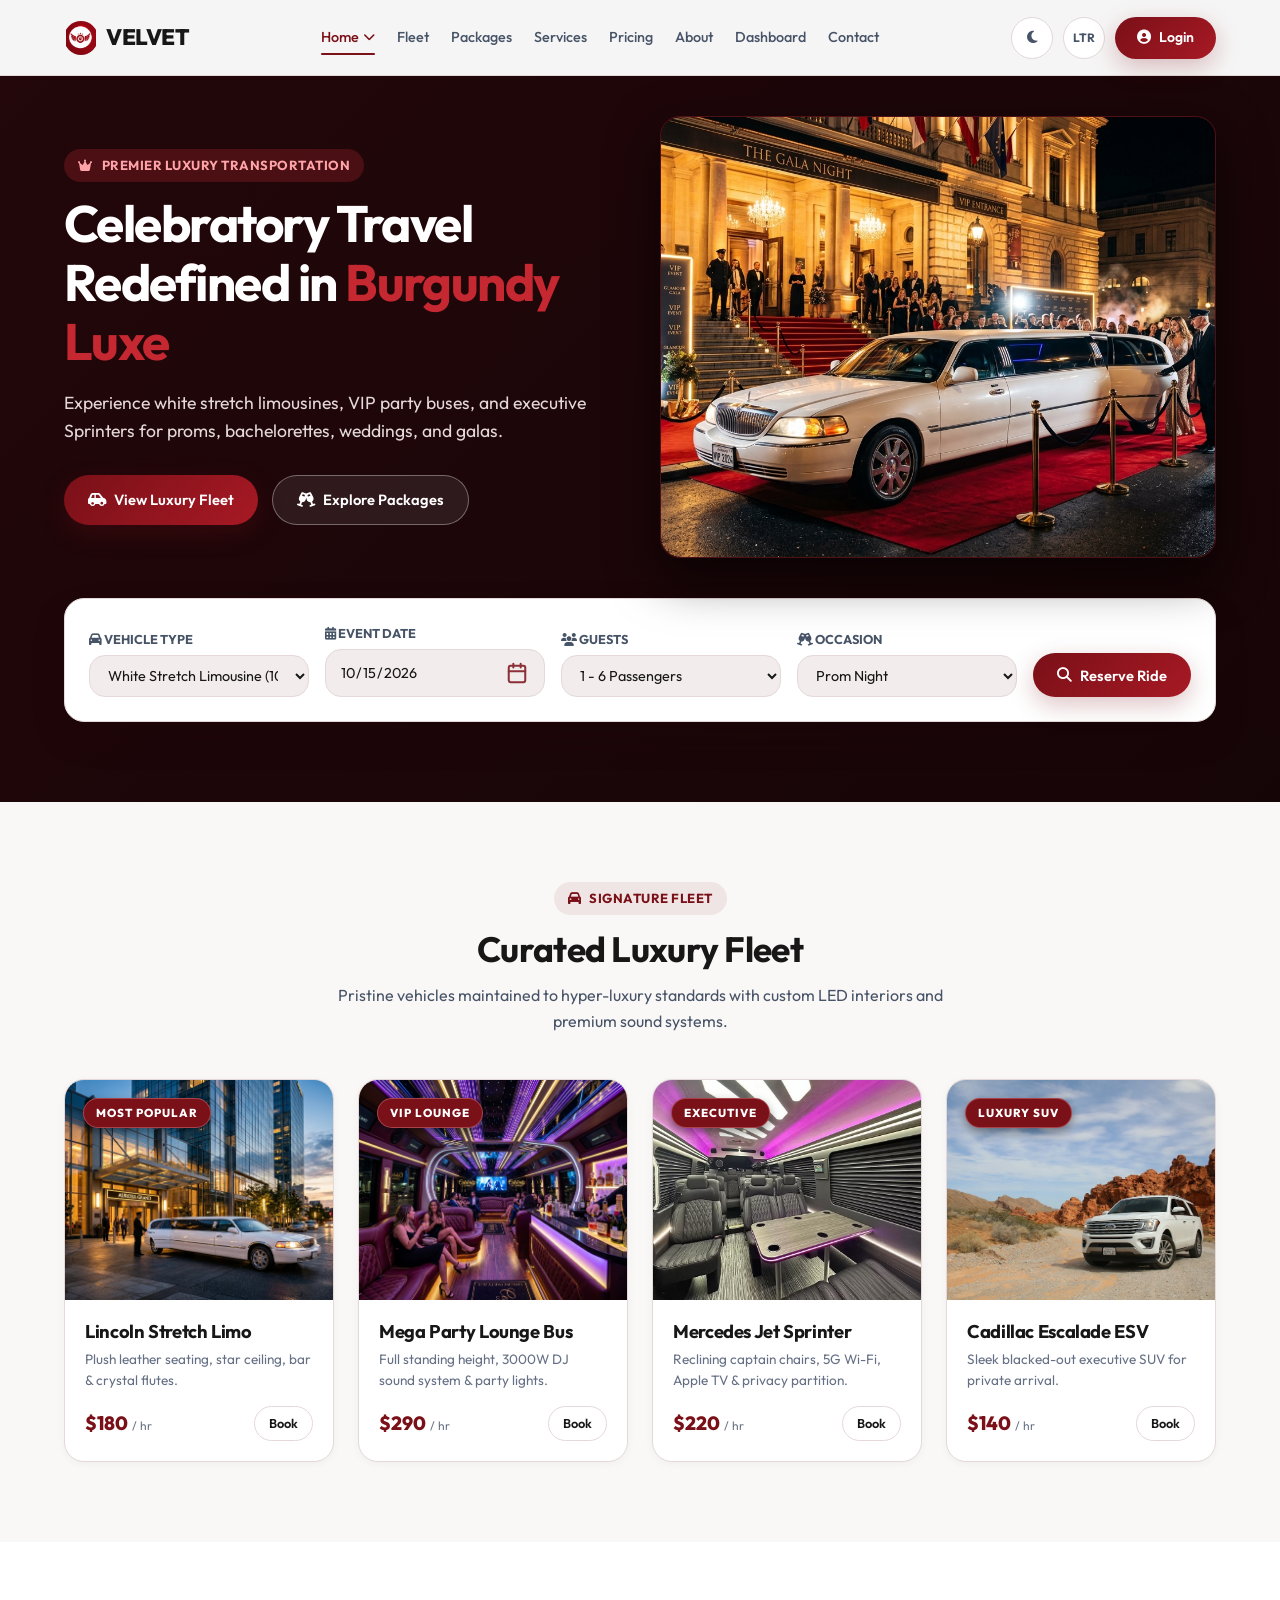
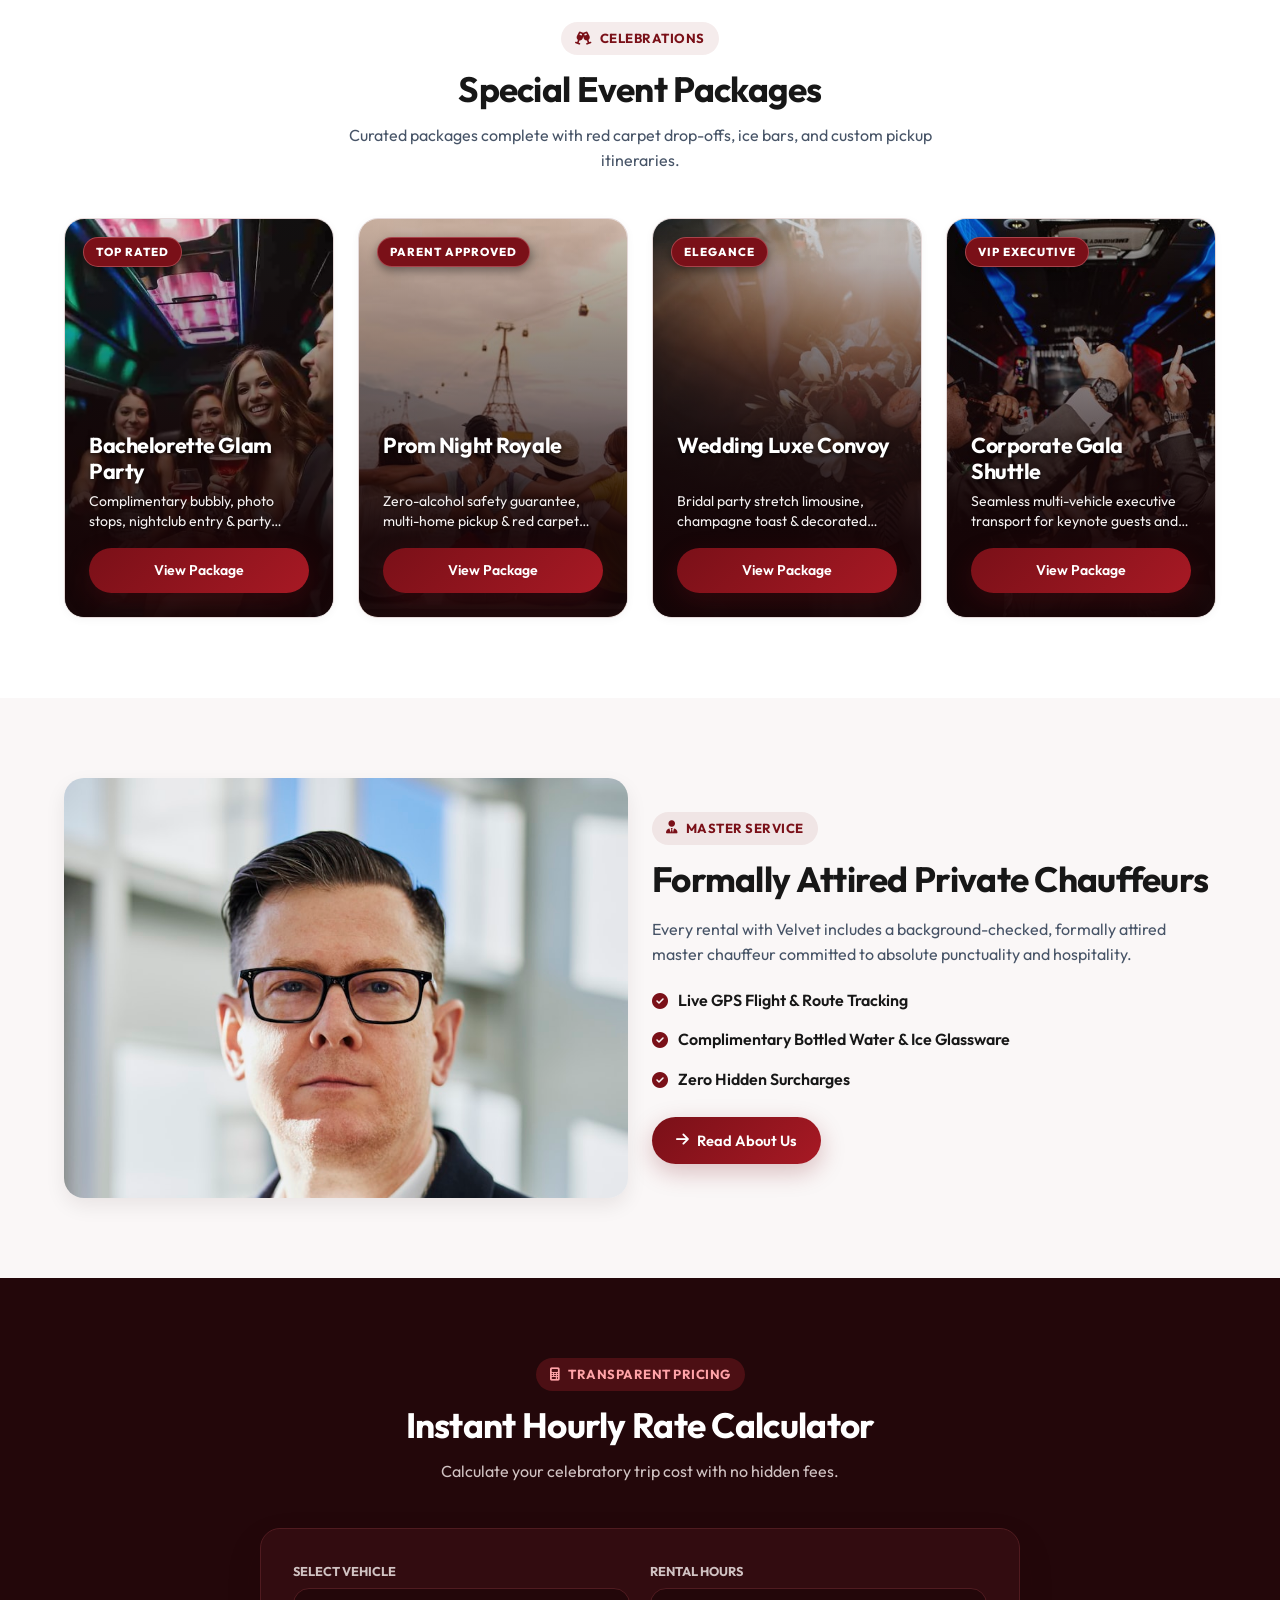
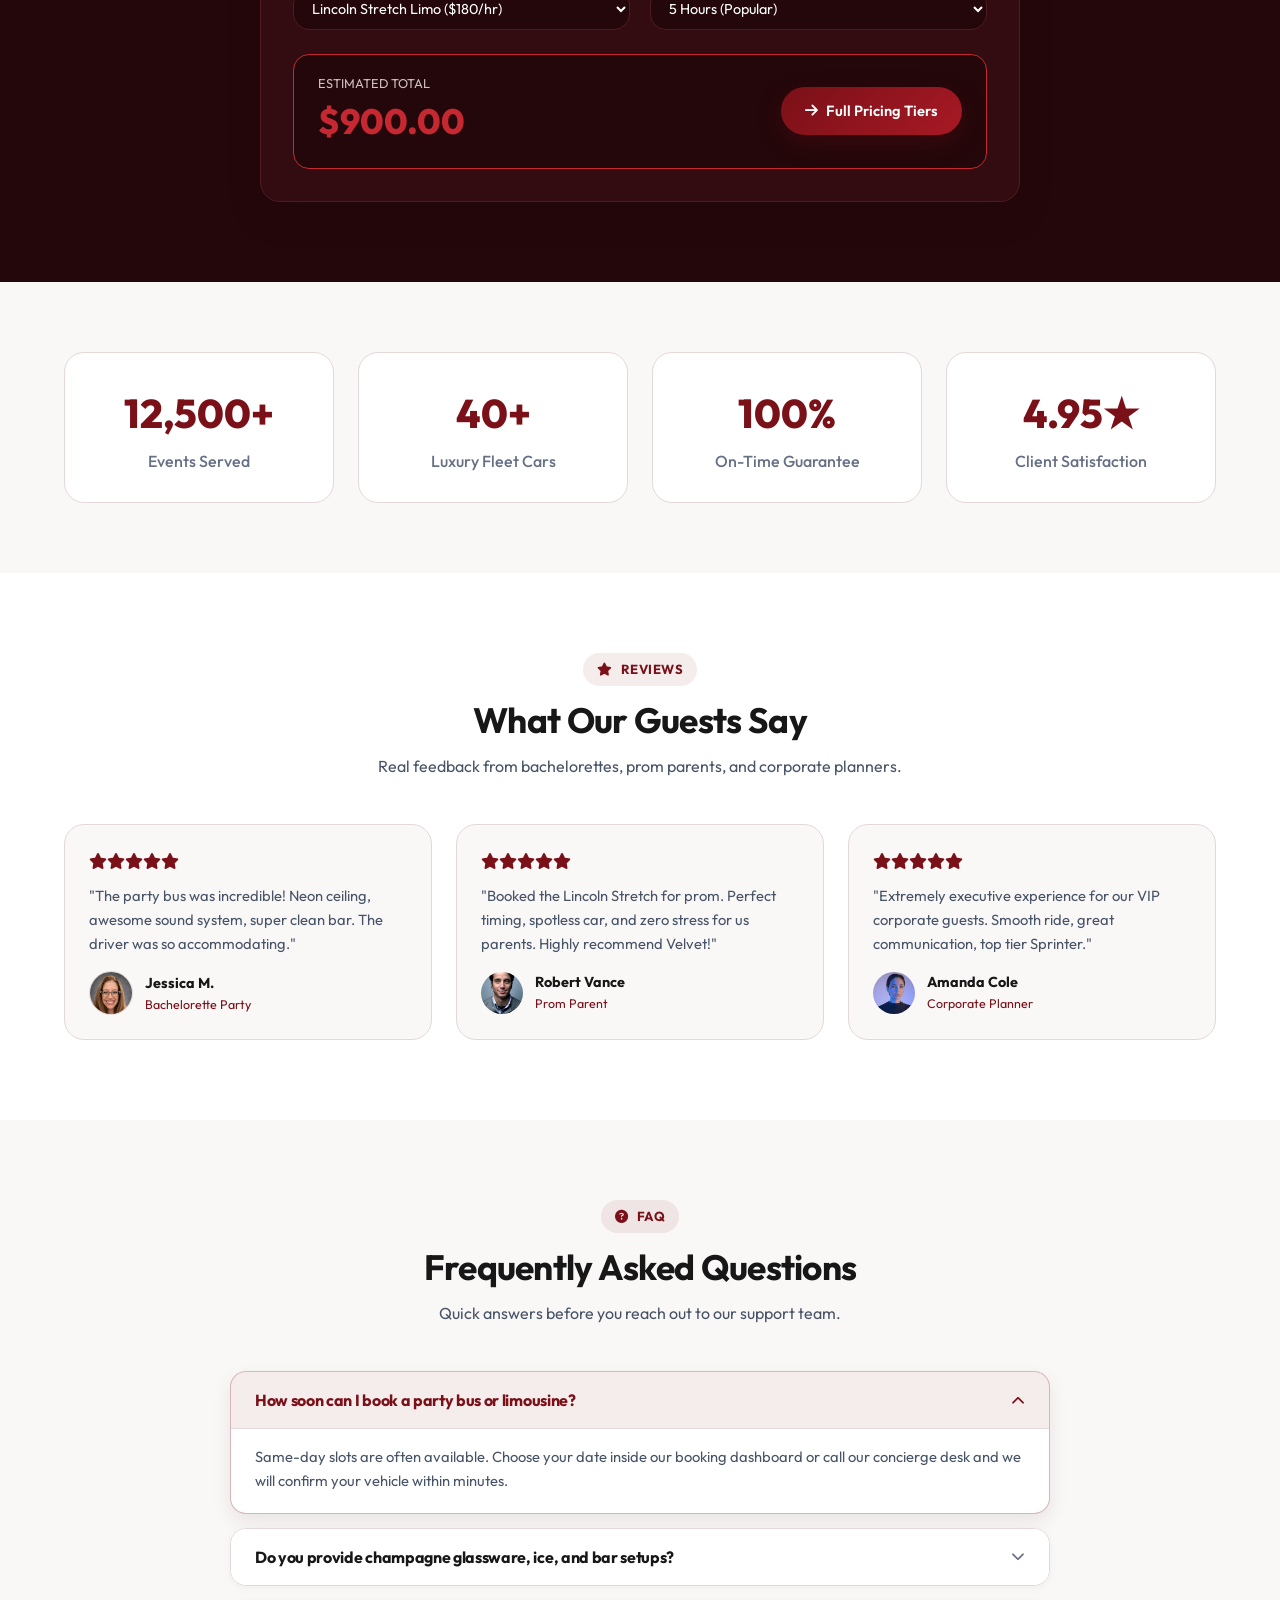
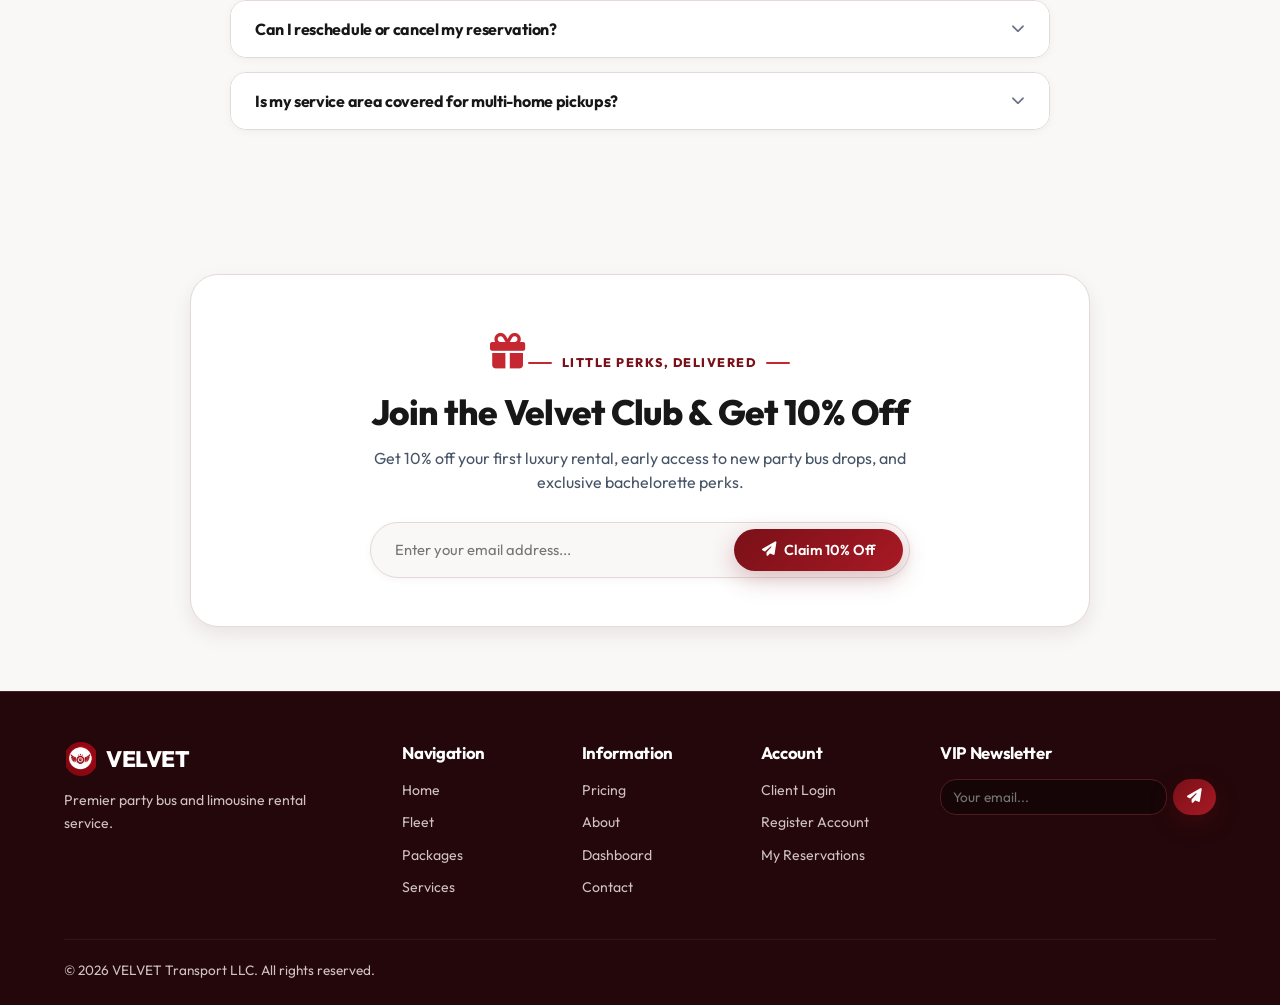
==== commit 527cf3e4: "Fix mobile responsive button cut off and header icon padding for all viewports" ====
--- a/index.html
+++ b/index.html
@@ -186,7 +186,7 @@
             <span style="color: var(--red-accent) !important;">Burgundy Luxe</span>
           </h1>
           <p class="hero-desc">Experience white stretch limousines, VIP party buses, and executive Sprinters for proms, bachelorettes, weddings, and galas.</p>
-          <div style="display: flex; gap: 14px; flex-wrap: wrap;">
+          <div class="hero-actions" style="display: flex; gap: 14px; flex-wrap: wrap;">
             <a href="fleet.html" class="btn btn-primary"><i class="fas fa-car-side"></i> View Luxury Fleet</a>
             <a href="packages.html" class="btn btn-outline-darkbg"><i class="fas fa-glass-cheers"></i> Explore Packages</a>
           </div>
--- a/assets/css/style.css
+++ b/assets/css/style.css
@@ -1005,14 +1005,12 @@
   box-shadow: 0 0 0 3px rgba(255, 163, 168, 0.2);
 }
 
+input[type="date"] {
+  color-scheme: light;
+}
+
 [data-theme="dark"] input[type="date"] {
   color-scheme: dark;
-}
-
-[data-theme="dark"] input[type="date"]::-webkit-calendar-picker-indicator {
-  filter: invert(1) brightness(1.2);
-  opacity: 1;
-  cursor: pointer;
 }
 
 
@@ -1304,15 +1302,24 @@
   }
 }
 
-/* CALENDAR INPUT ICON PURE WHITE STYLING FOR ALL FORMS & DARK MODE */
+/* CALENDAR INPUT ICON VISIBILITY FOR LIGHT & DARK MODES */
 input[type="date"]::-webkit-calendar-picker-indicator {
-  background-image: url('data:image/svg+xml;utf8,<svg xmlns="http://www.w3.org/2000/svg" width="20" height="20" viewBox="0 0 24 24" fill="none" stroke="%23FFFFFF" stroke-width="2.2" stroke-linecap="round" stroke-linejoin="round"><rect x="3" y="4" width="18" height="18" rx="2" ry="2"></rect><line x1="16" y1="2" x2="16" y2="6"></line><line x1="8" y1="2" x2="8" y2="6"></line><line x1="3" y1="10" x2="21" y2="10"></line></svg>') !important;
+  background-image: url('data:image/svg+xml;utf8,<svg xmlns="http://www.w3.org/2000/svg" width="20" height="20" viewBox="0 0 24 24" fill="none" stroke="%237A1018" stroke-width="2.2" stroke-linecap="round" stroke-linejoin="round"><rect x="3" y="4" width="18" height="18" rx="2" ry="2"></rect><line x1="16" y1="2" x2="16" y2="6"></line><line x1="8" y1="2" x2="8" y2="6"></line><line x1="3" y1="10" x2="21" y2="10"></line></svg>') !important;
   background-repeat: no-repeat !important;
   background-position: center !important;
   background-size: contain !important;
   cursor: pointer !important;
   filter: none !important;
-  opacity: 1 !important;
+  opacity: 0.85 !important;
   width: 22px !important;
   height: 22px !important;
-}
+  transition: opacity var(--transition-fast);
+}
+
+input[type="date"]::-webkit-calendar-picker-indicator:hover {
+  opacity: 1 !important;
+}
+
+[data-theme="dark"] input[type="date"]::-webkit-calendar-picker-indicator {
+  background-image: url('data:image/svg+xml;utf8,<svg xmlns="http://www.w3.org/2000/svg" width="20" height="20" viewBox="0 0 24 24" fill="none" stroke="%23FFFFFF" stroke-width="2.2" stroke-linecap="round" stroke-linejoin="round"><rect x="3" y="4" width="18" height="18" rx="2" ry="2"></rect><line x1="16" y1="2" x2="16" y2="6"></line><line x1="8" y1="2" x2="8" y2="6"></line><line x1="3" y1="10" x2="21" y2="10"></line></svg>') !important;
+}
--- a/assets/css/responsive.css
+++ b/assets/css/responsive.css
@@ -96,16 +96,20 @@
   .nav-actions {
     display: flex !important;
     align-items: center !important;
-    gap: 8px !important;
+    gap: 6px !important;
+    flex-shrink: 0 !important;
   }
 
   #themeToggleBtn, #dirToggleBtn, .hamburger-btn {
     display: flex !important;
-    width: 38px !important;
-    height: 38px !important;
+    width: 36px !important;
+    height: 36px !important;
+    min-width: 36px !important;
     align-items: center !important;
     justify-content: center !important;
     border-radius: var(--radius-full) !important;
+    padding: 0 !important;
+    flex-shrink: 0 !important;
   }
 
   /* Mobile Off-Canvas Drawer Menu */
@@ -393,11 +397,44 @@
     white-space: normal !important;
   }
 
-  /* BUTTONS & TYPOGRAPHY WRAPPING */
+  /* BUTTONS & TYPOGRAPHY WRAPPING & FLEX GROUPS */
   .btn {
+    width: 100% !important;
+    max-width: 100% !important;
+    box-sizing: border-box !important;
+    padding: 12px 16px !important;
+    font-size: 0.88rem !important;
     white-space: normal !important;
+    word-break: break-word !important;
     text-align: center !important;
-    max-width: 100% !important;
+    justify-content: center !important;
+    display: inline-flex !important;
+  }
+
+  /* Compact button exceptions (tables, inline forms, icon buttons) */
+  td .btn, th .btn, .icon-btn, .pagination .btn, form[style*="display: flex"] .btn, .footer-newsletter-form .btn {
+    width: auto !important;
+    max-width: none !important;
+    white-space: nowrap !important;
+    padding: 6px 12px !important;
+    font-size: 0.8rem !important;
+  }
+
+  /* Force vertical stacking on hero button groups and action groups on mobile */
+  .hero-actions,
+  .cta-actions-group,
+  .btn-group-responsive,
+  div[style*="display: flex"][style*="gap:"] {
+    flex-direction: column !important;
+    align-items: stretch !important;
+    width: 100% !important;
+    gap: 10px !important;
+  }
+
+  /* Keep compact inline forms row-based */
+  form[style*="display: flex"] {
+    flex-direction: row !important;
+    gap: 6px !important;
   }
 
   .section-title {
@@ -495,12 +532,33 @@
     padding-right: 10px !important;
   }
 
+  .nav-actions {
+    gap: 3px !important;
+  }
+
+  #themeToggleBtn, #dirToggleBtn, .hamburger-btn {
+    width: 32px !important;
+    height: 32px !important;
+    min-width: 32px !important;
+    font-size: 0.75rem !important;
+  }
+
+  .brand-logo {
+    font-size: 0.98rem !important;
+    gap: 4px !important;
+  }
+
+  .brand-logo-img {
+    width: 24px !important;
+    height: 24px !important;
+  }
+
   .inner-hero-title {
     font-size: 1.3rem !important;
   }
 
   .hero-title {
-    font-size: 1.6rem !important;
+    font-size: 1.55rem !important;
   }
 
   .btn {
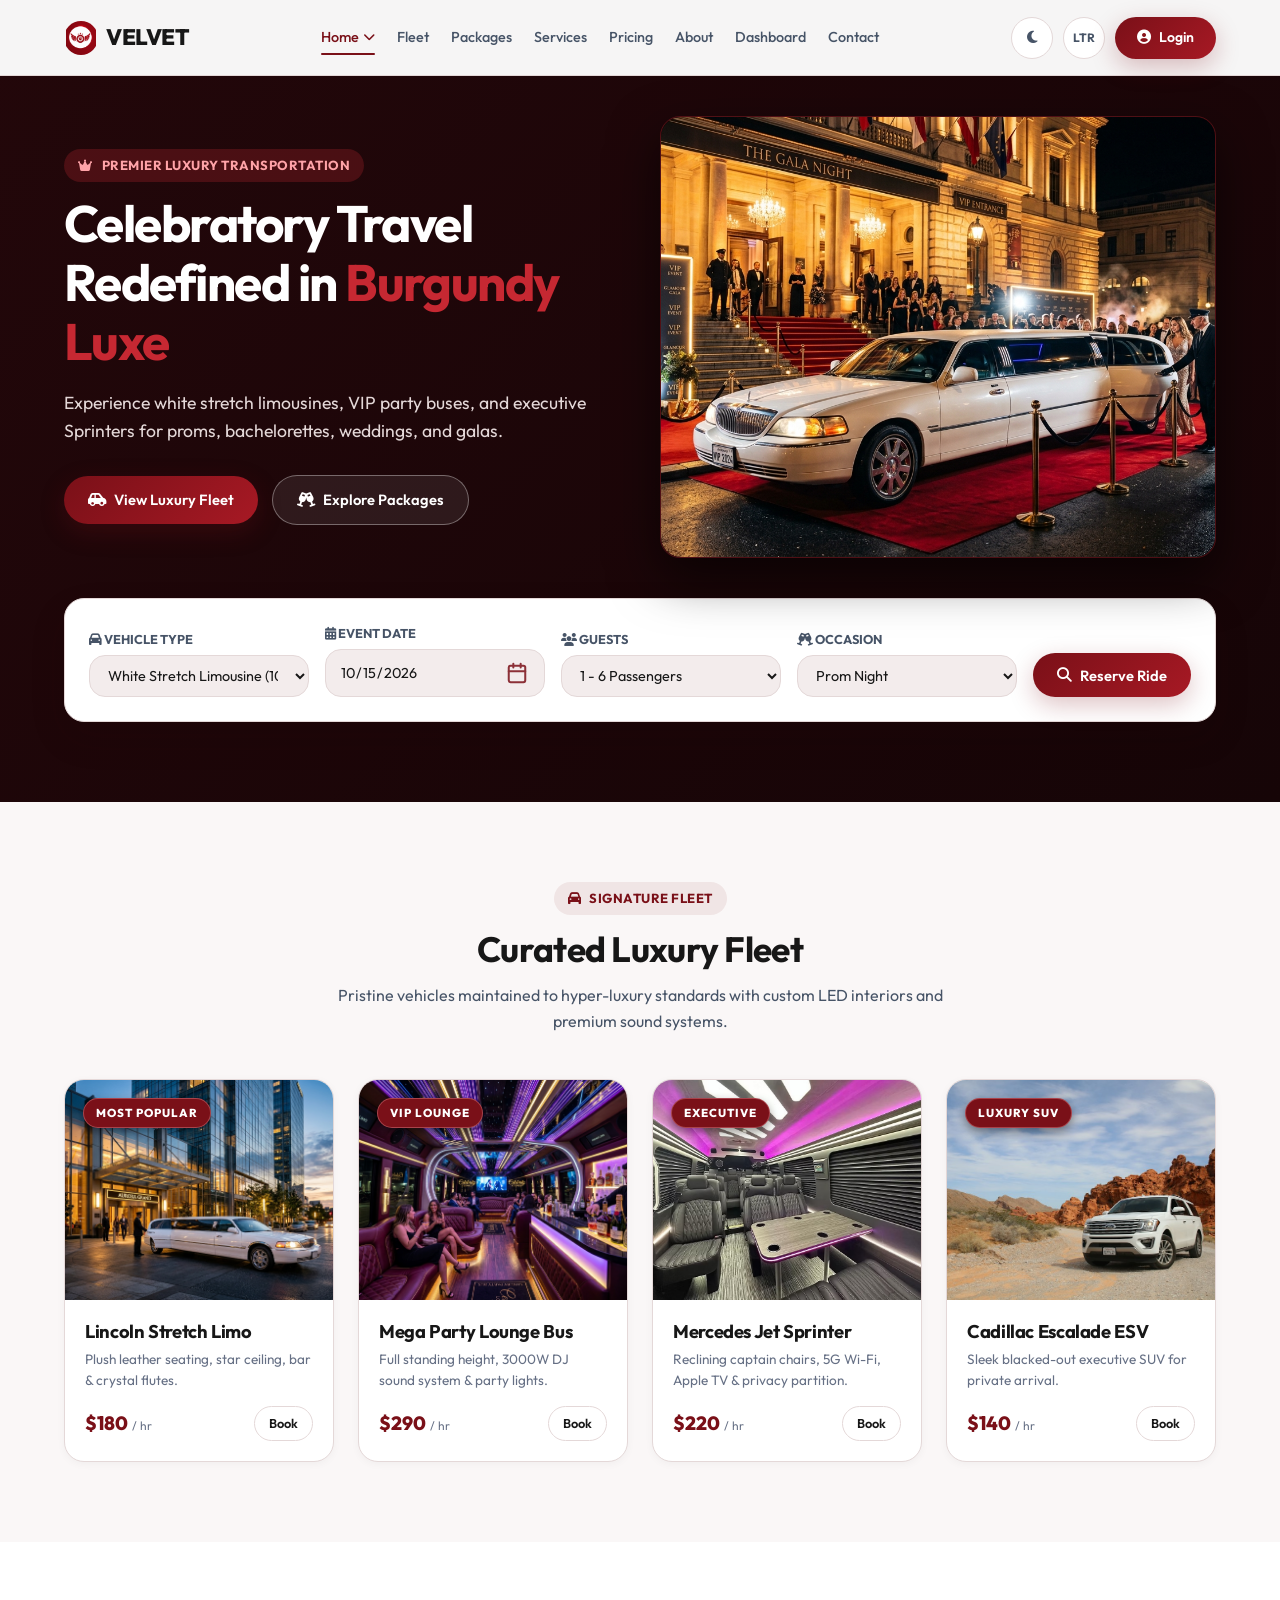
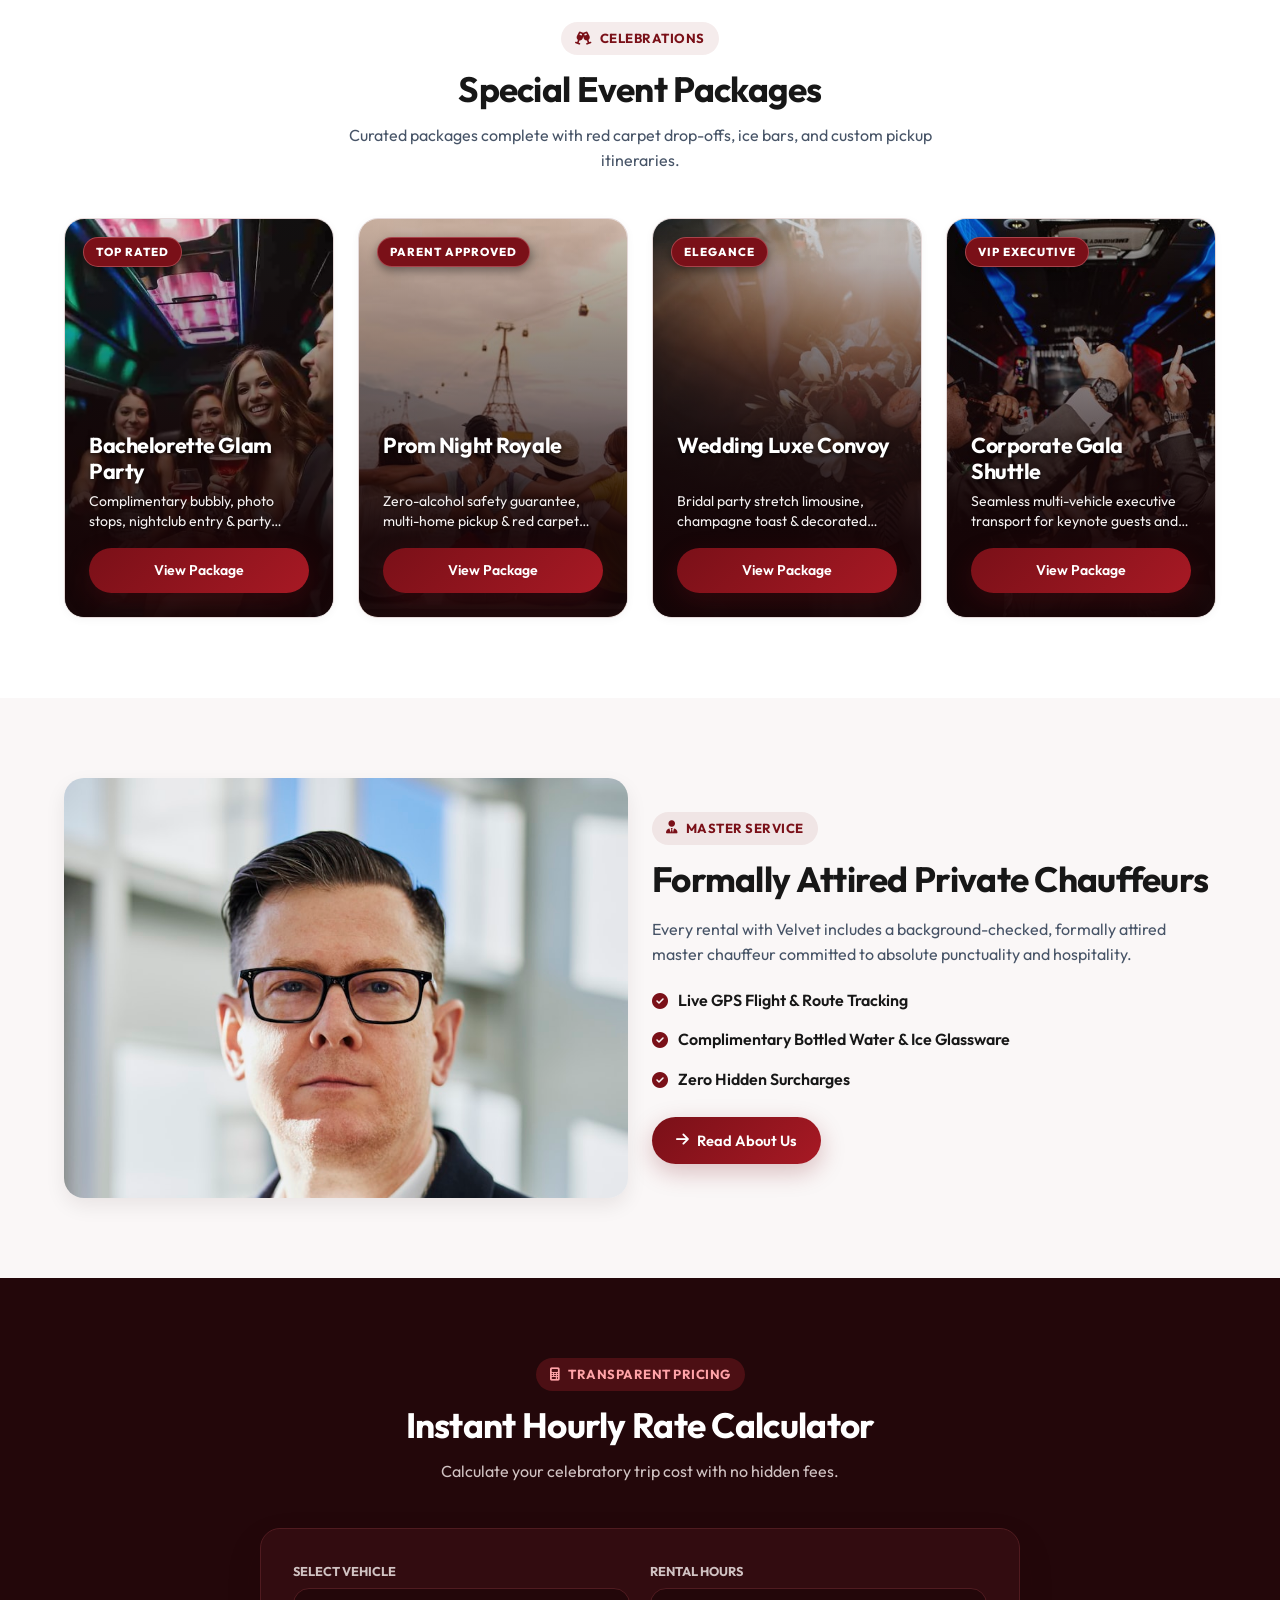
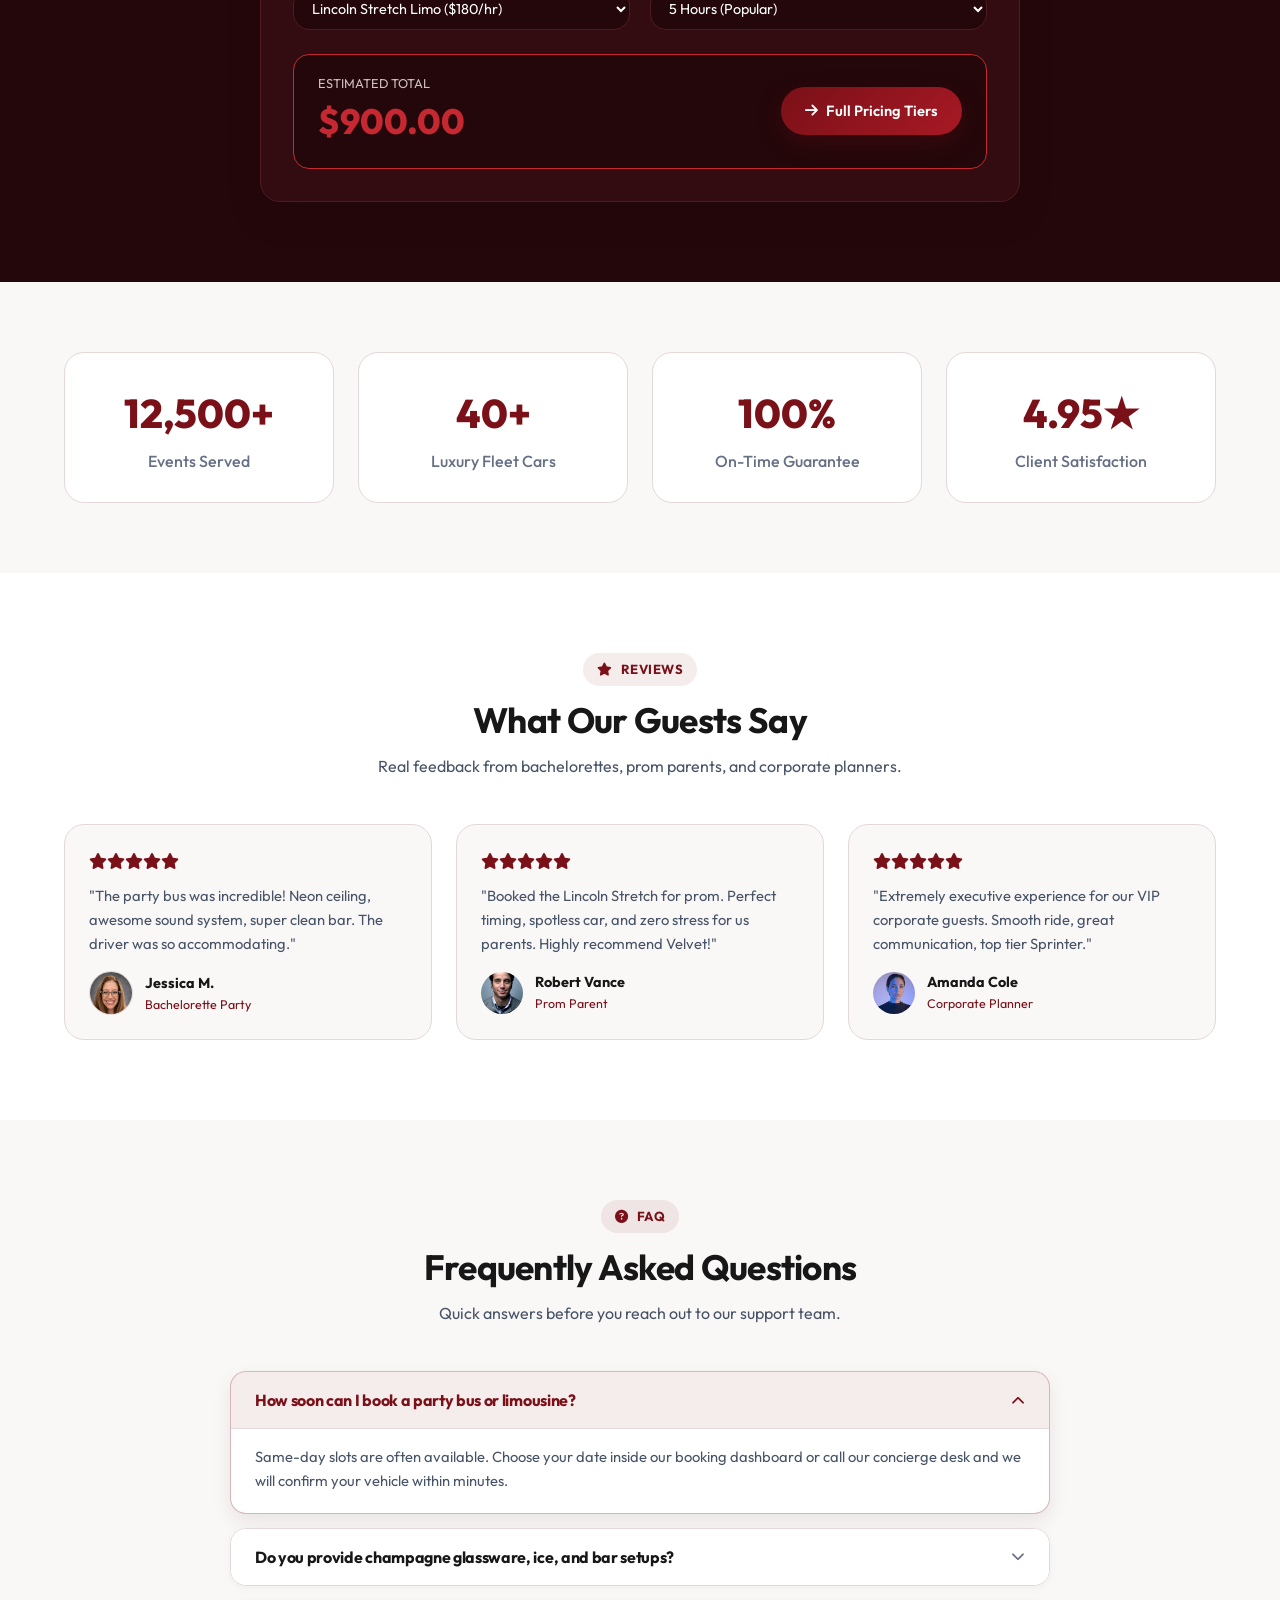
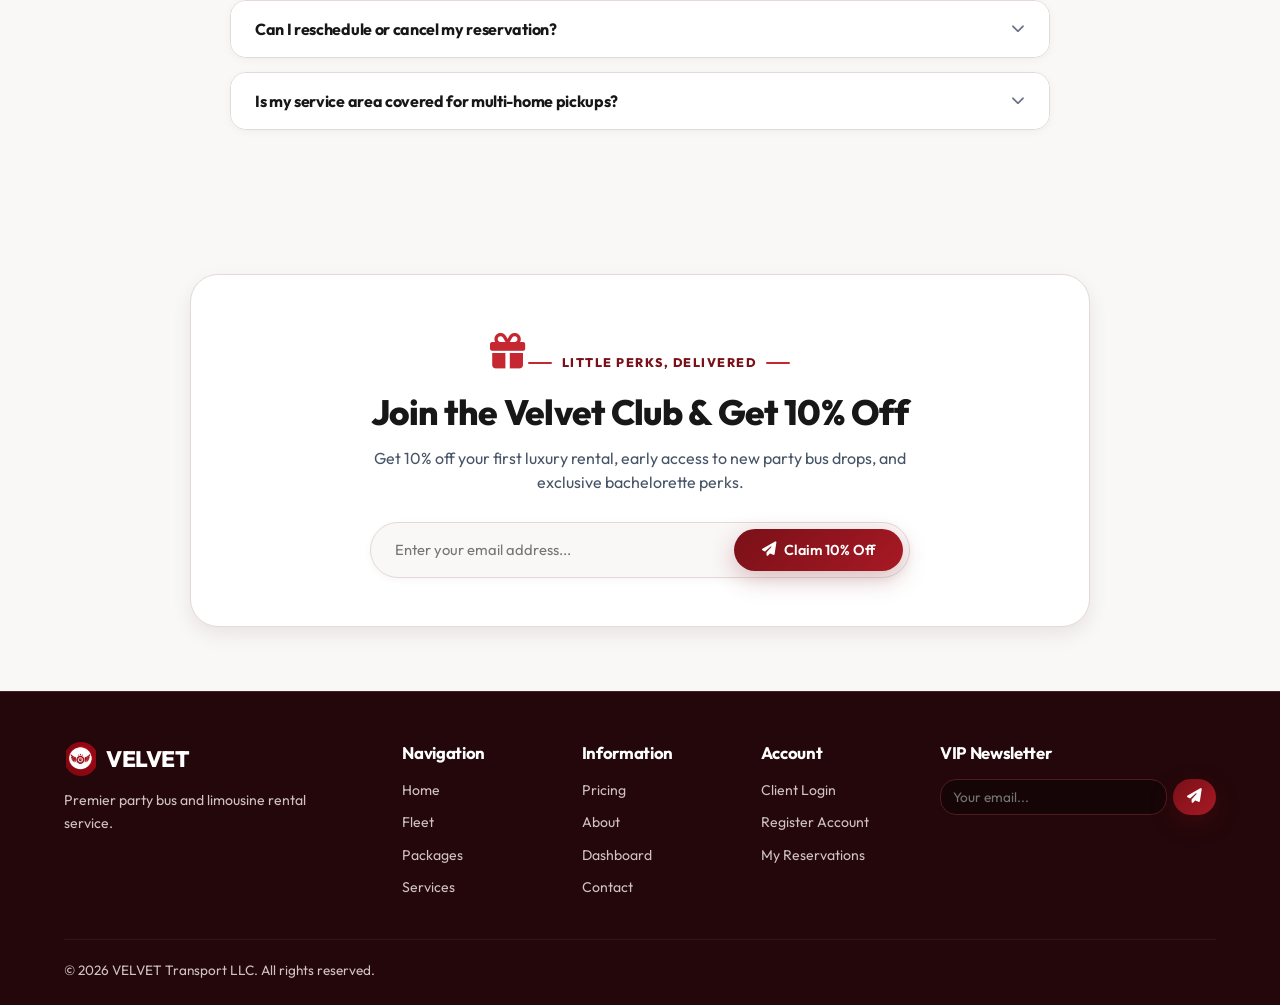
==== commit 75e983f2: "Fix hero button clipping and mobile responsiveness across all screen sizes" ====
--- a/index.html
+++ b/index.html
@@ -186,7 +186,7 @@
             <span style="color: var(--red-accent) !important;">Burgundy Luxe</span>
           </h1>
           <p class="hero-desc">Experience white stretch limousines, VIP party buses, and executive Sprinters for proms, bachelorettes, weddings, and galas.</p>
-          <div class="hero-actions" style="display: flex; gap: 14px; flex-wrap: wrap;">
+          <div class="hero-btn-group">
             <a href="fleet.html" class="btn btn-primary"><i class="fas fa-car-side"></i> View Luxury Fleet</a>
             <a href="packages.html" class="btn btn-outline-darkbg"><i class="fas fa-glass-cheers"></i> Explore Packages</a>
           </div>
--- a/assets/css/style.css
+++ b/assets/css/style.css
@@ -279,6 +279,18 @@
   border-color: #FFFFFF !important;
 }
 
+/* HERO BUTTON GROUP */
+.hero-btn-group {
+  display: flex;
+  align-items: center;
+  gap: 14px;
+  flex-wrap: wrap;
+}
+
+.hero-btn-group.hero-btn-center {
+  justify-content: center;
+}
+
 /* 6. NAVBAR */
 .navbar {
   position: fixed;
--- a/assets/css/responsive.css
+++ b/assets/css/responsive.css
@@ -96,20 +96,16 @@
   .nav-actions {
     display: flex !important;
     align-items: center !important;
-    gap: 6px !important;
-    flex-shrink: 0 !important;
+    gap: 8px !important;
   }
 
   #themeToggleBtn, #dirToggleBtn, .hamburger-btn {
     display: flex !important;
-    width: 36px !important;
-    height: 36px !important;
-    min-width: 36px !important;
+    width: 38px !important;
+    height: 38px !important;
     align-items: center !important;
     justify-content: center !important;
     border-radius: var(--radius-full) !important;
-    padding: 0 !important;
-    flex-shrink: 0 !important;
   }
 
   /* Mobile Off-Canvas Drawer Menu */
@@ -397,44 +393,42 @@
     white-space: normal !important;
   }
 
-  /* BUTTONS & TYPOGRAPHY WRAPPING & FLEX GROUPS */
+  /* BUTTONS & TYPOGRAPHY WRAPPING */
   .btn {
-    width: 100% !important;
+    white-space: normal !important;
+    text-align: center !important;
     max-width: 100% !important;
+  }
+
+  .hero-btn-group {
+    display: flex !important;
+    flex-direction: column !important;
+    width: 100% !important;
+    gap: 12px !important;
+  }
+
+  .hero-btn-group .btn {
+    width: 100% !important;
+    justify-content: center !important;
+    text-align: center !important;
     box-sizing: border-box !important;
-    padding: 12px 16px !important;
-    font-size: 0.88rem !important;
+    padding: 14px 20px !important;
+  }
+
+  .section-tag {
+    max-width: 100% !important;
     white-space: normal !important;
     word-break: break-word !important;
-    text-align: center !important;
-    justify-content: center !important;
     display: inline-flex !important;
-  }
-
-  /* Compact button exceptions (tables, inline forms, icon buttons) */
-  td .btn, th .btn, .icon-btn, .pagination .btn, form[style*="display: flex"] .btn, .footer-newsletter-form .btn {
-    width: auto !important;
-    max-width: none !important;
-    white-space: nowrap !important;
+    align-items: center !important;
+    gap: 6px !important;
+    font-size: 0.78rem !important;
     padding: 6px 12px !important;
-    font-size: 0.8rem !important;
-  }
-
-  /* Force vertical stacking on hero button groups and action groups on mobile */
-  .hero-actions,
-  .cta-actions-group,
-  .btn-group-responsive,
-  div[style*="display: flex"][style*="gap:"] {
-    flex-direction: column !important;
-    align-items: stretch !important;
-    width: 100% !important;
-    gap: 10px !important;
-  }
-
-  /* Keep compact inline forms row-based */
-  form[style*="display: flex"] {
-    flex-direction: row !important;
-    gap: 6px !important;
+  }
+
+  .hero-home-1 {
+    padding-top: calc(var(--navbar-height) + 24px) !important;
+    padding-bottom: 40px !important;
   }
 
   .section-title {
@@ -445,11 +439,12 @@
   .hero-title {
     font-size: 1.85rem !important;
     word-break: break-word !important;
-    line-height: 1.2 !important;
+    line-height: 1.25 !important;
   }
 
   .hero-desc {
     font-size: 0.95rem !important;
+    margin-bottom: 20px !important;
   }
 
   .hero-img-wrapper img {
@@ -532,33 +527,12 @@
     padding-right: 10px !important;
   }
 
-  .nav-actions {
-    gap: 3px !important;
-  }
-
-  #themeToggleBtn, #dirToggleBtn, .hamburger-btn {
-    width: 32px !important;
-    height: 32px !important;
-    min-width: 32px !important;
-    font-size: 0.75rem !important;
-  }
-
-  .brand-logo {
-    font-size: 0.98rem !important;
-    gap: 4px !important;
-  }
-
-  .brand-logo-img {
-    width: 24px !important;
-    height: 24px !important;
-  }
-
   .inner-hero-title {
     font-size: 1.3rem !important;
   }
 
   .hero-title {
-    font-size: 1.55rem !important;
+    font-size: 1.6rem !important;
   }
 
   .btn {
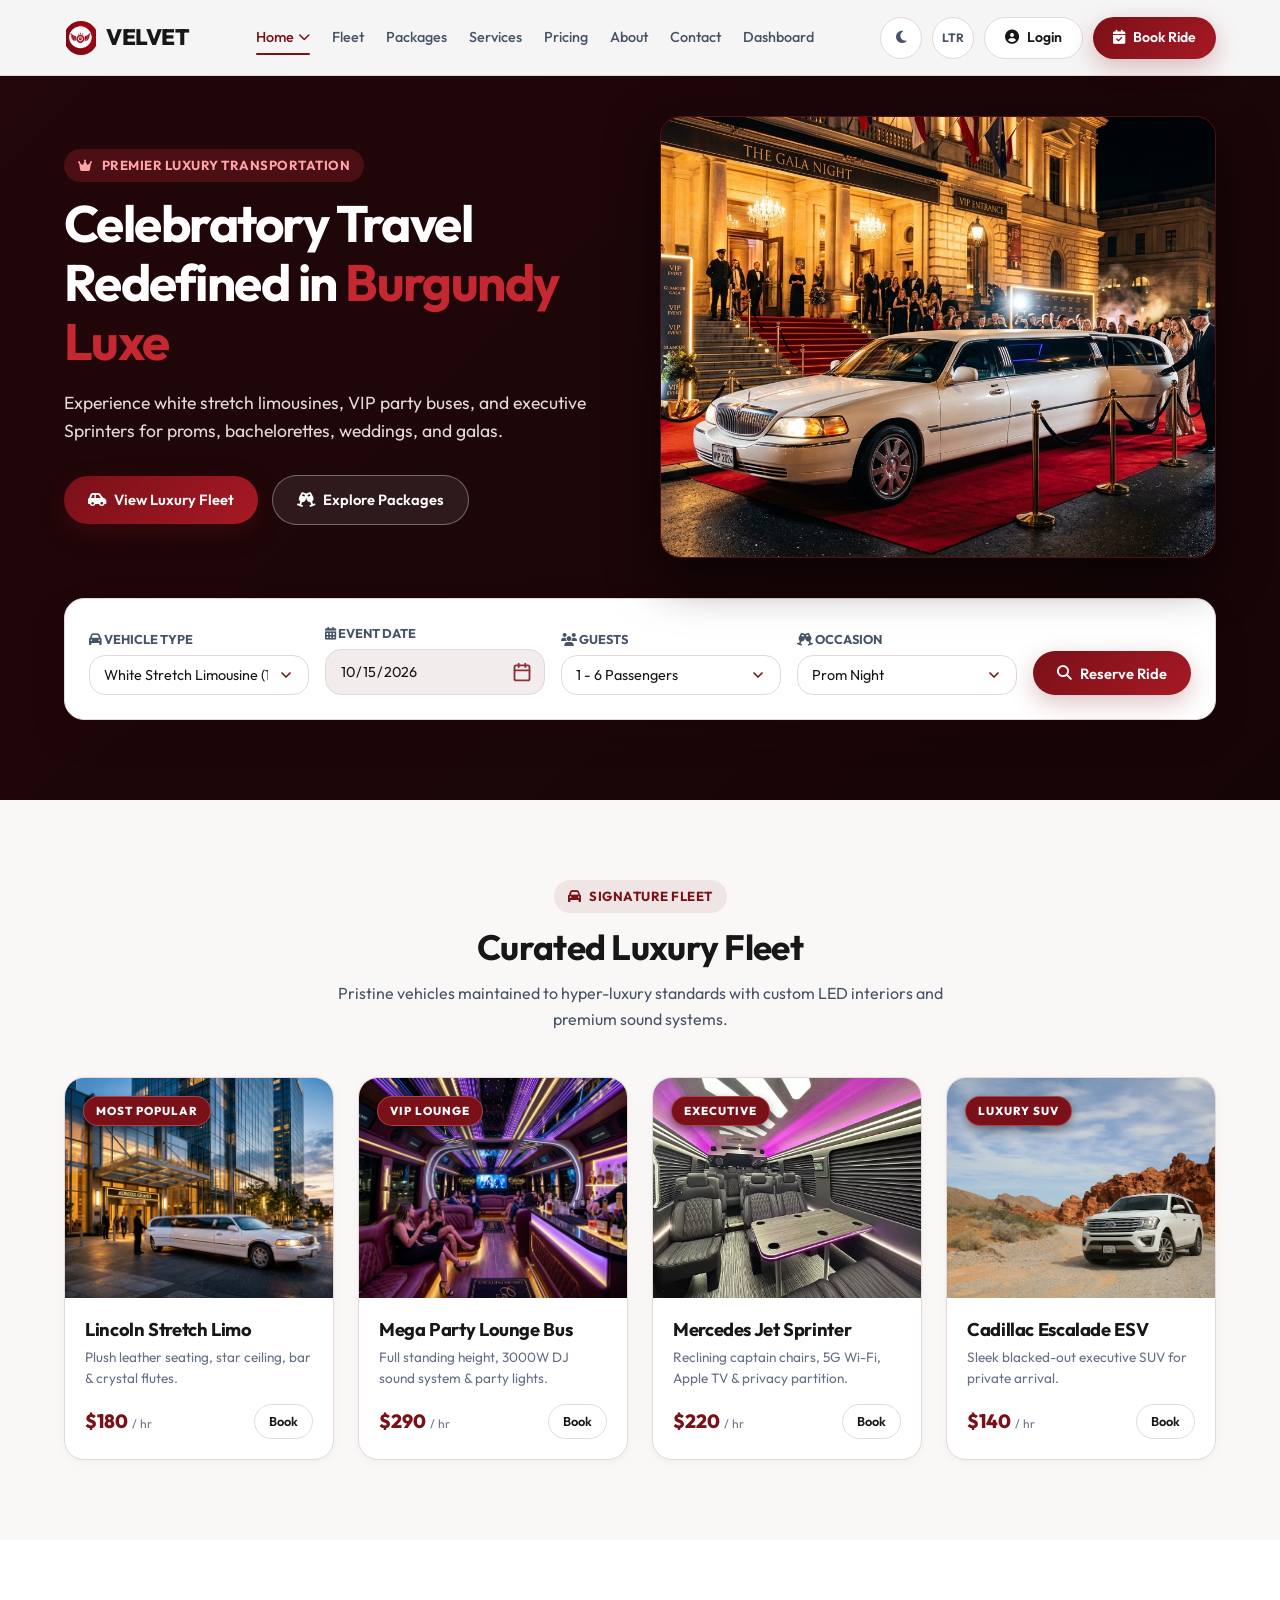
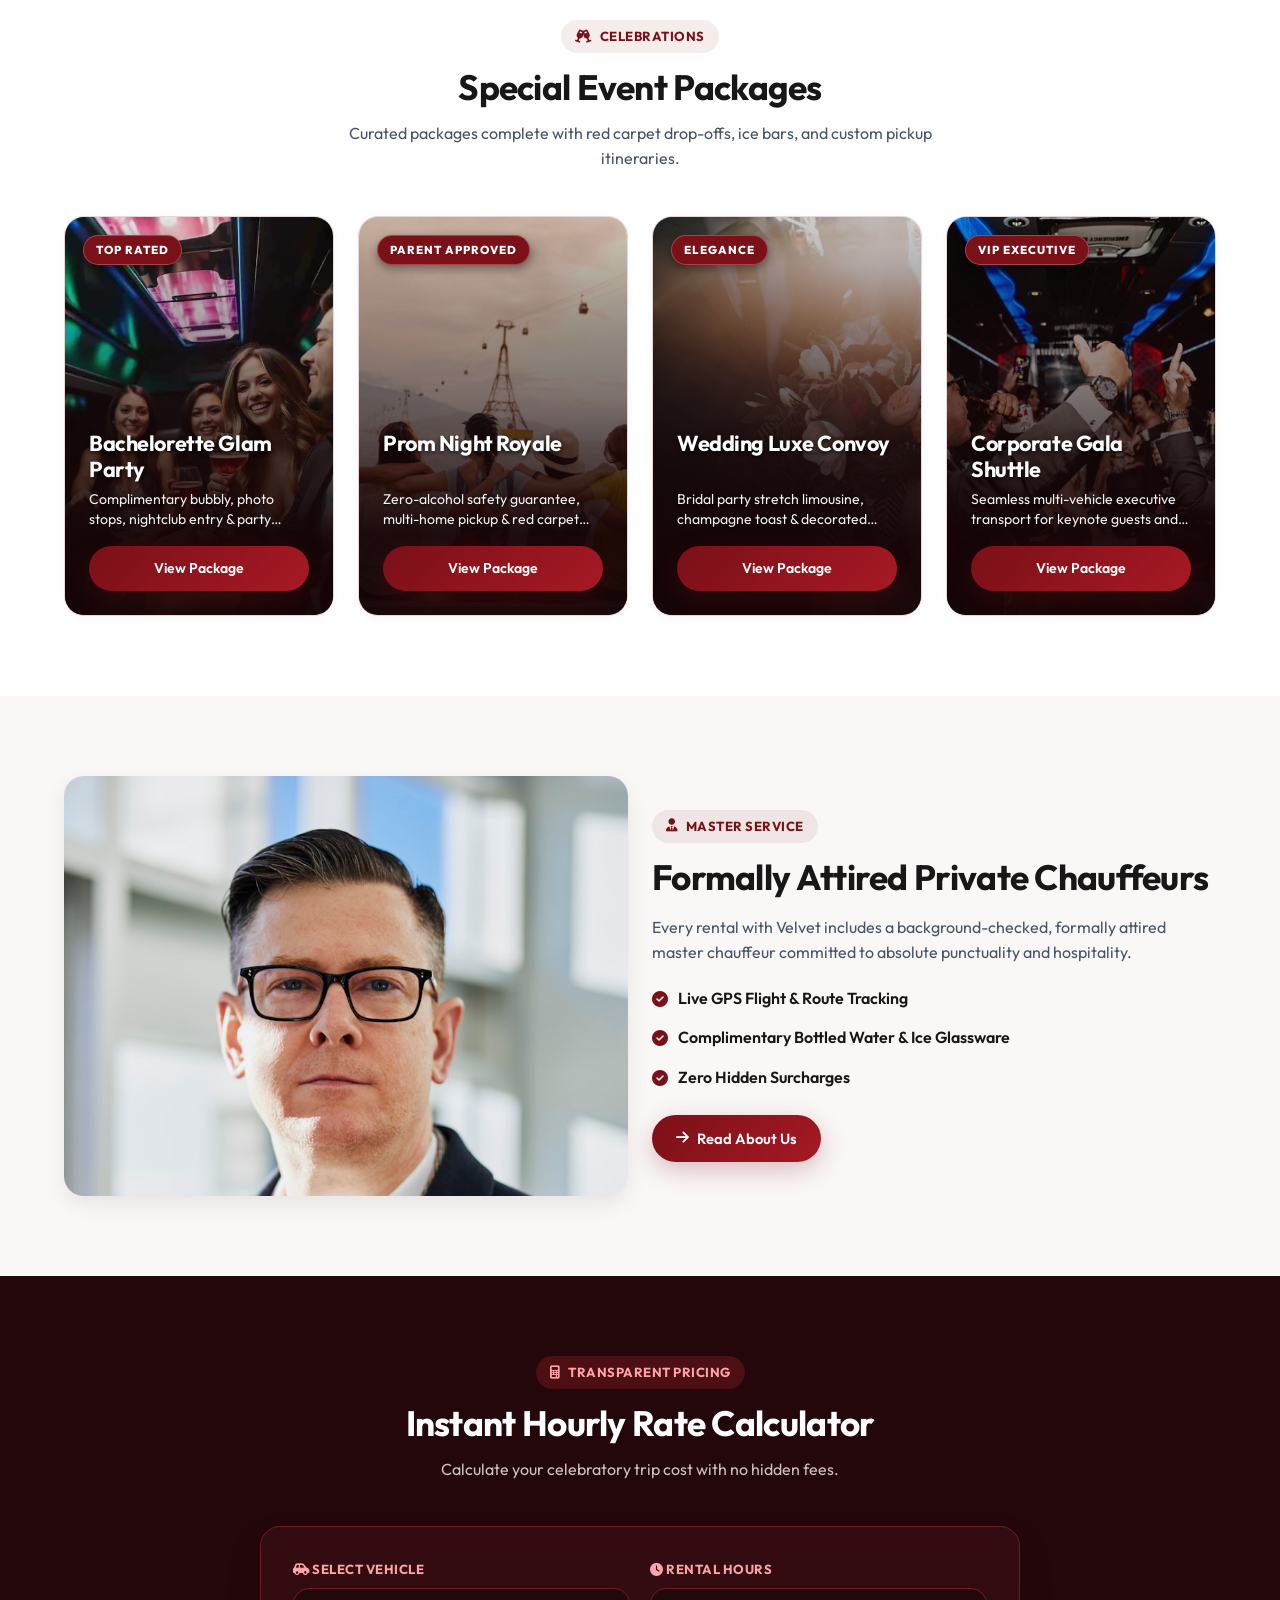
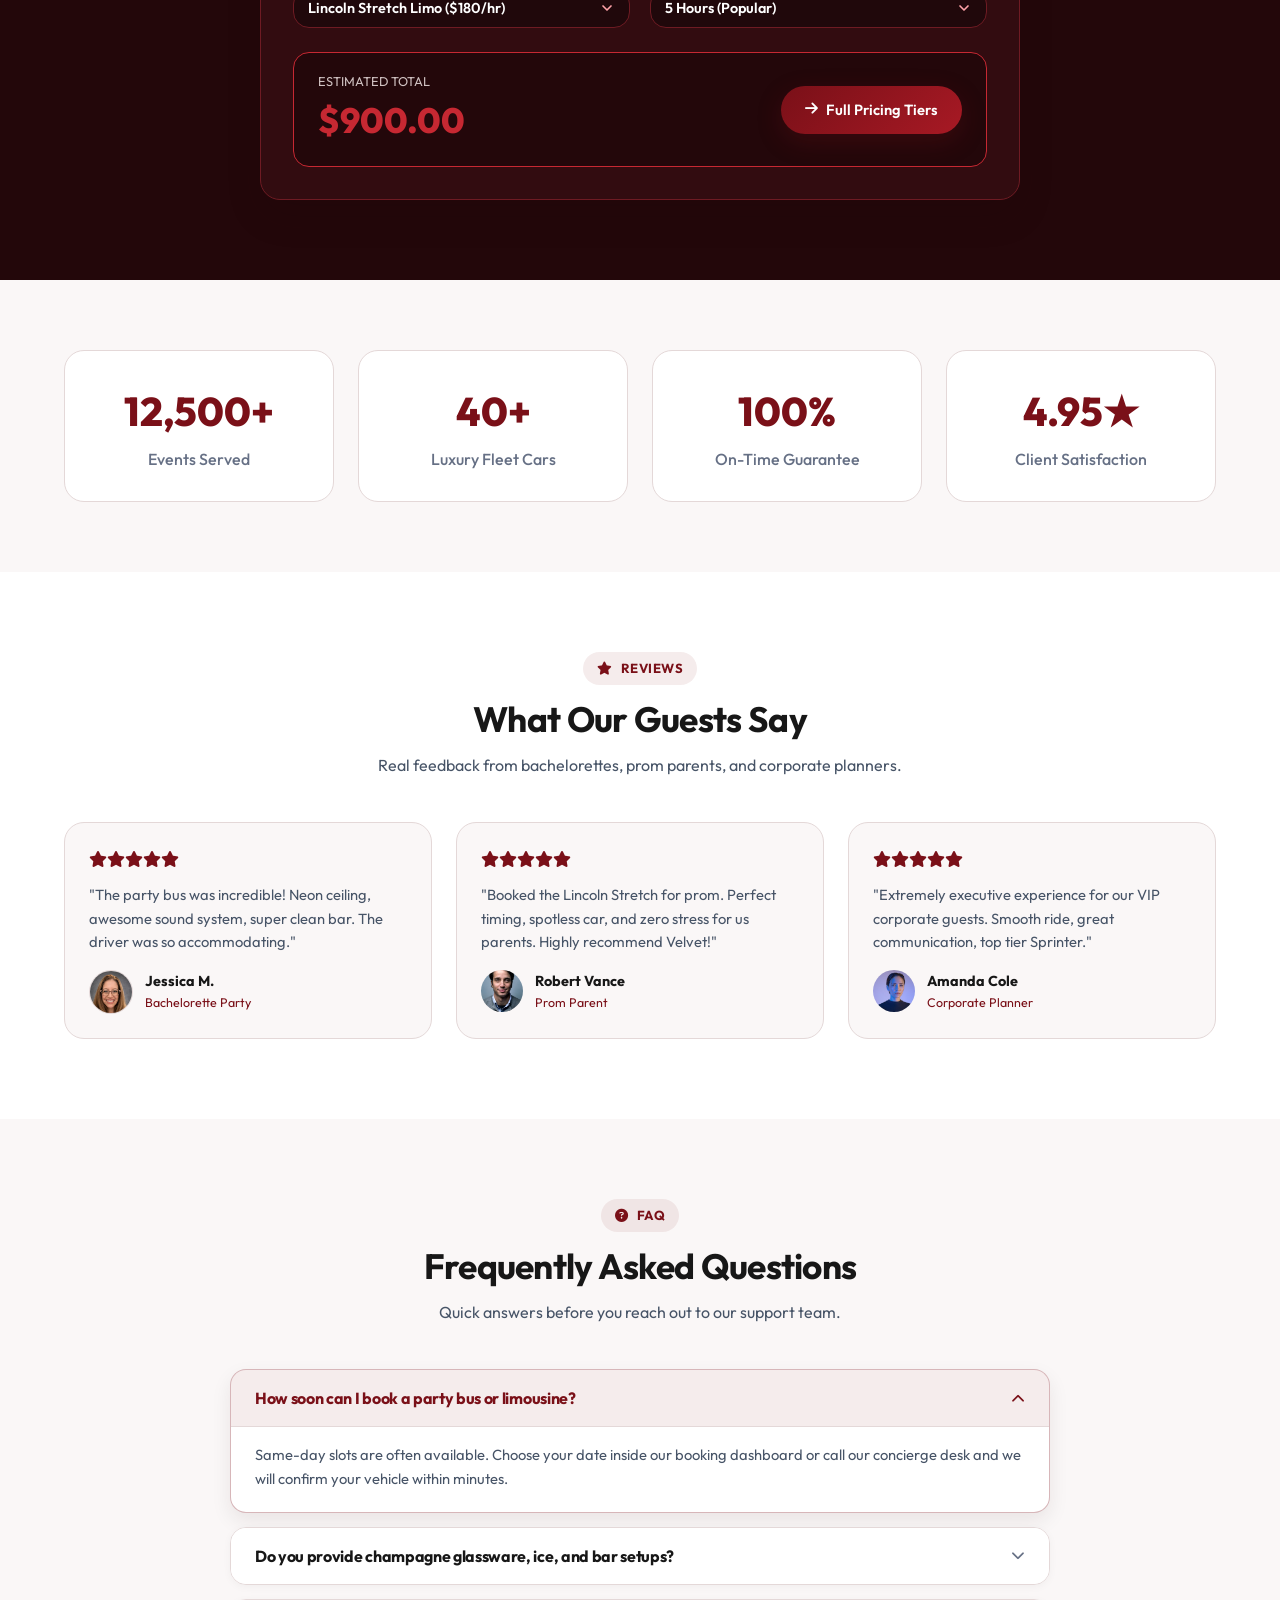
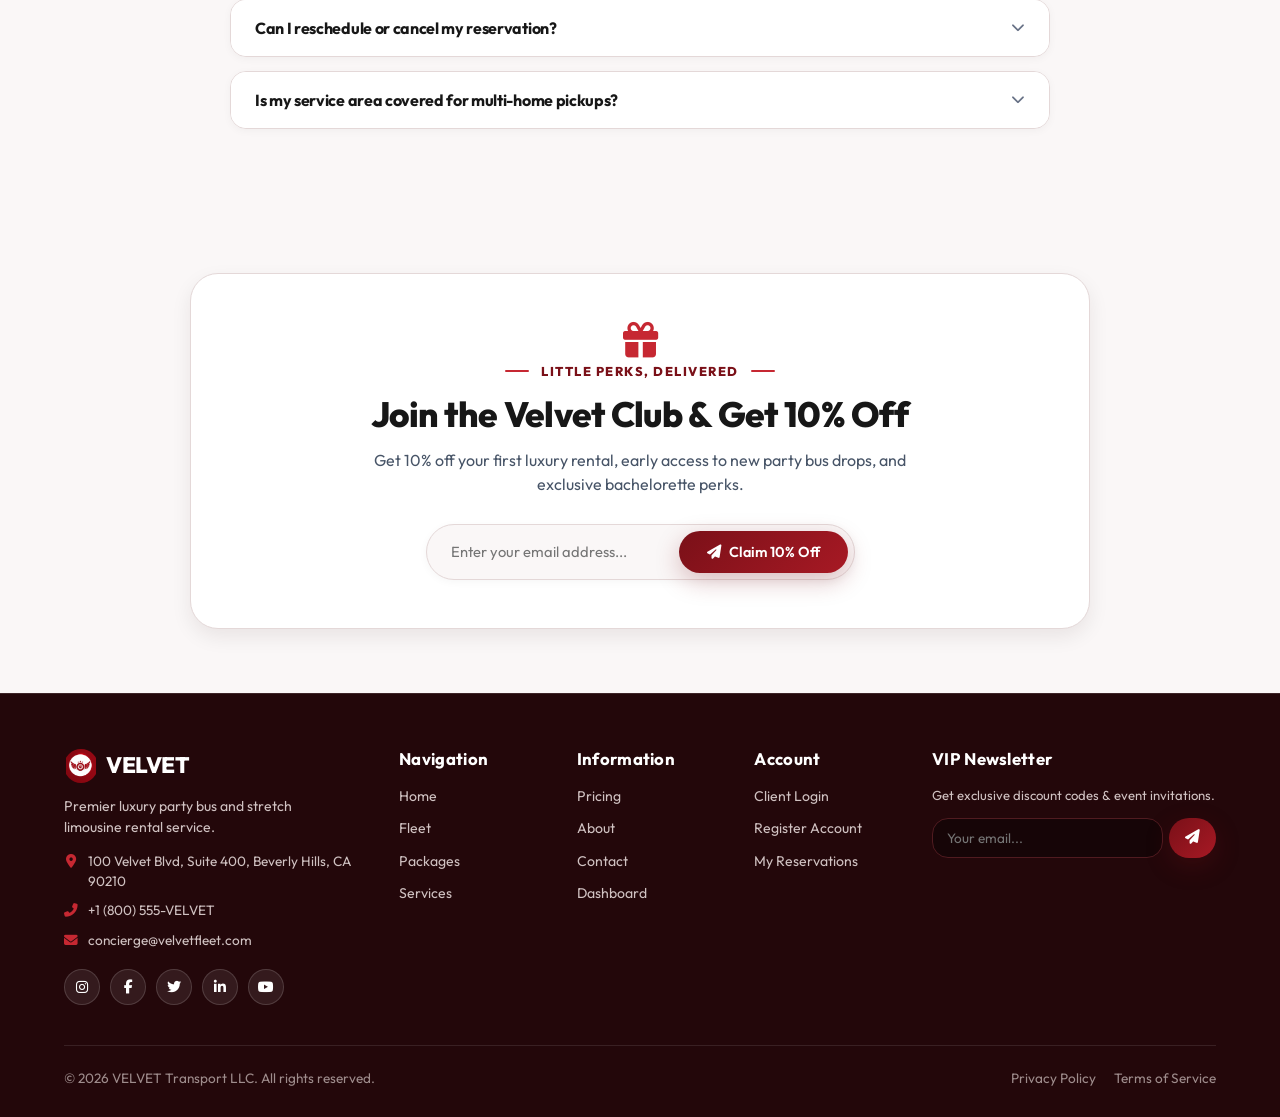
==== commit d4e0315a: "first commit" ====
--- a/index.html
+++ b/index.html
@@ -13,7 +13,7 @@
   <link rel="preconnect" href="https://fonts.googleapis.com">
   <link rel="preconnect" href="https://fonts.gstatic.com" crossorigin>
   <link href="https://fonts.googleapis.com/css2?family=Outfit:wght@300;400;500;600;700;800&display=swap" rel="stylesheet">
-  <link rel="stylesheet" href="https://cdnjs.cloudflare.com/ajax/libs/font-awesome/6.4.0/css/all.min.css">
+  <link rel="stylesheet" href="https://cdnjs.cloudflare.com/ajax/libs/font-awesome/6.5.2/css/all.min.css">
   
   <!-- Stylesheets -->
   <link rel="stylesheet" href="assets/css/style.css">
@@ -147,9 +147,10 @@
         <a href="services.html" class="nav-link">Services</a>
         <a href="pricing.html" class="nav-link">Pricing</a>
         <a href="about.html" class="nav-link">About</a>
+        <a href="contact.html" class="nav-link">Contact</a>
         <a href="dashboard.html" class="nav-link">Dashboard</a>
-        <a href="contact.html" class="nav-link">Contact</a>
         <a href="login.html" class="nav-link mobile-login-link"><i class="fas fa-user-circle"></i> Login</a>
+        <a href="contact.html" class="btn btn-primary mobile-book-btn"><i class="fas fa-calendar-check"></i> Book Ride</a>
       </nav>
 
       <div class="nav-actions">
@@ -161,9 +162,14 @@
           <span id="dirText" style="font-size:0.75rem; font-weight:700;">LTR</span>
         </button>
 
-        <a href="login.html" class="btn btn-primary desktop-login-btn">
+        <a href="login.html" class="btn desktop-login-btn">
           <i class="fas fa-user-circle"></i>
           <span>Login</span>
+        </a>
+
+        <a href="contact.html" class="btn desktop-book-btn">
+          <i class="fas fa-calendar-check"></i>
+          <span>Book Ride</span>
         </a>
 
         <button class="icon-btn hamburger-btn" id="hamburgerBtn">
@@ -442,11 +448,11 @@
         <p class="section-subtitle" style="color: #D0C2C2 !important;">Calculate your celebratory trip cost with no hidden fees.</p>
       </div>
 
-      <div style="max-width: 760px; margin: 0 auto; background: #320C10; border: 1px solid #501B20; padding: 32px; border-radius: var(--radius-lg); box-shadow: var(--shadow-lg);">
+      <div style="max-width: 760px; margin: 0 auto; background: #320C10; border: 1.5px solid #6E1B23; padding: 32px; border-radius: var(--radius-lg); box-shadow: var(--shadow-lg);">
         <div class="calc-inputs-grid">
           <div>
-            <label style="font-size: 0.8rem; font-weight: 700; color: #D0C2C2; text-transform: uppercase; margin-bottom: 6px; display: block;">Select Vehicle</label>
-            <select id="estVehicle" class="form-control" style="background: #23070A; border-color: #501B20; color: #FFF;" onchange="calculateQuickEst()">
+            <label style="font-size: 0.82rem; font-weight: 700; color: #FFA3A8; text-transform: uppercase; margin-bottom: 8px; display: block; letter-spacing: 0.5px;"><i class="fas fa-car-side"></i> Select Vehicle</label>
+            <select id="estVehicle" class="form-control calc-select-dark" onchange="calculateQuickEst()">
               <option value="180">Lincoln Stretch Limo ($180/hr)</option>
               <option value="290">Mega Party Lounge Bus ($290/hr)</option>
               <option value="220">Mercedes Jet Sprinter ($220/hr)</option>
@@ -454,8 +460,8 @@
             </select>
           </div>
           <div>
-            <label style="font-size: 0.8rem; font-weight: 700; color: #D0C2C2; text-transform: uppercase; margin-bottom: 6px; display: block;">Rental Hours</label>
-            <select id="estHours" class="form-control" style="background: #23070A; border-color: #501B20; color: #FFF;" onchange="calculateQuickEst()">
+            <label style="font-size: 0.82rem; font-weight: 700; color: #FFA3A8; text-transform: uppercase; margin-bottom: 8px; display: block; letter-spacing: 0.5px;"><i class="fas fa-clock"></i> Rental Hours</label>
+            <select id="estHours" class="form-control calc-select-dark" onchange="calculateQuickEst()">
               <option value="3">3 Hours (Minimum)</option>
               <option value="4">4 Hours</option>
               <option value="5" selected>5 Hours (Popular)</option>
@@ -618,8 +624,10 @@
   <section class="cta-card-section">
     <div class="container">
       <div class="cta-card-box">
-        <div class="cta-card-icon"><i class="fas fa-gift"></i></div>
-        <div class="cta-card-badge">Little Perks, Delivered</div>
+        <div class="cta-card-badge-wrap">
+          <div class="cta-card-icon"><i class="fas fa-gift"></i></div>
+          <div class="cta-card-badge">Little Perks, Delivered</div>
+        </div>
         <h2 class="cta-card-title">Join the Velvet Club & Get 10% Off</h2>
         <p class="cta-card-subtitle">
           Get 10% off your first luxury rental, early access to new party bus drops, and exclusive bachelorette perks.
@@ -641,7 +649,30 @@
             <img src="assets/images/logo.png" alt="VELVET Logo" class="brand-logo-img">
             <span style="color: #FFF !important;">VELVET</span>
           </a>
-          <p style="font-size: 0.88rem; max-width: 280px; color: #D0C2C2;">Premier party bus and limousine rental service.</p>
+          <p style="font-size: 0.88rem; max-width: 280px; color: #D0C2C2; line-height: 1.5;">Premier luxury party bus and stretch limousine rental service.</p>
+          
+          <div class="footer-contact-info">
+            <div class="footer-contact-item">
+              <i class="fas fa-map-marker-alt"></i>
+              <span>100 Velvet Blvd, Suite 400, Beverly Hills, CA 90210</span>
+            </div>
+            <div class="footer-contact-item">
+              <i class="fas fa-phone-alt"></i>
+              <span>+1 (800) 555-VELVET</span>
+            </div>
+            <div class="footer-contact-item">
+              <i class="fas fa-envelope"></i>
+              <span>concierge@velvetfleet.com</span>
+            </div>
+          </div>
+
+          <div class="footer-socials">
+            <a href="https://instagram.com" target="_blank" rel="noopener noreferrer" class="footer-social-btn" title="Instagram"><i class="fab fa-instagram"></i></a>
+            <a href="https://facebook.com" target="_blank" rel="noopener noreferrer" class="footer-social-btn" title="Facebook"><i class="fab fa-facebook-f"></i></a>
+            <a href="https://twitter.com" target="_blank" rel="noopener noreferrer" class="footer-social-btn" title="Twitter"><i class="fab fa-twitter"></i></a>
+            <a href="https://linkedin.com" target="_blank" rel="noopener noreferrer" class="footer-social-btn" title="LinkedIn"><i class="fab fa-linkedin-in"></i></a>
+            <a href="https://youtube.com" target="_blank" rel="noopener noreferrer" class="footer-social-btn" title="YouTube"><i class="fab fa-youtube"></i></a>
+          </div>
         </div>
 
         <div>
@@ -659,8 +690,8 @@
           <div class="footer-links">
             <a href="pricing.html">Pricing</a>
             <a href="about.html">About</a>
+            <a href="contact.html">Contact</a>
             <a href="dashboard.html">Dashboard</a>
-            <a href="contact.html">Contact</a>
           </div>
         </div>
 
@@ -675,15 +706,20 @@
 
         <div>
           <h4>VIP Newsletter</h4>
+          <p style="font-size: 0.82rem; color: #D0C2C2; margin-bottom: 12px;">Get exclusive discount codes & event invitations.</p>
           <form onsubmit="event.preventDefault(); showToast('Subscribed to VIP Newsletter!', 'success');" style="display: flex; gap: 6px;">
-            <input type="email" placeholder="Your email..." required style="background: #160507; border: 1px solid #501B20; padding: 8px 12px; border-radius: var(--radius-md); color: #FFF; font-size: 0.85rem; flex: 1;">
-            <button type="submit" class="btn btn-primary" style="padding: 8px 14px;"><i class="fas fa-paper-plane"></i></button>
+            <input type="email" placeholder="Your email..." required style="background: #160507; border: 1px solid #501B20; padding: 10px 14px; border-radius: var(--radius-md); color: #FFF; font-size: 0.85rem; flex: 1;">
+            <button type="submit" class="btn btn-primary" style="padding: 10px 16px;"><i class="fas fa-paper-plane"></i></button>
           </form>
         </div>
       </div>
 
       <div class="footer-bottom">
         <div>&copy; 2026 VELVET Transport LLC. All rights reserved.</div>
+        <div style="display: flex; gap: 18px;">
+          <a href="about.html" style="color: #9E8C8C;">Privacy Policy</a>
+          <a href="about.html" style="color: #9E8C8C;">Terms of Service</a>
+        </div>
       </div>
     </div>
   </footer>
--- a/assets/css/style.css
+++ b/assets/css/style.css
@@ -51,6 +51,9 @@
   --navbar-height: 76px;
   --hero-inner-height: 260px;
   --container-max-width: 1200px;
+  
+  --price-color: #7A1018;
+  --price-unit-color: #667085;
 }
 
 /* Dark Theme Overrides */
@@ -64,7 +67,7 @@
   
   --text-primary: #FAF7F7;
   --text-secondary: #D0C2C2;
-  --text-muted: #9E8C8C;
+  --text-muted: #A89898;
   
   --border-color: #381216;
   --border-hover: #501B20;
@@ -72,6 +75,17 @@
   --shadow-sm: 0 2px 8px rgba(0, 0, 0, 0.3);
   --shadow-md: 0 8px 20px rgba(0, 0, 0, 0.4);
   --shadow-lg: 0 16px 36px rgba(0, 0, 0, 0.5);
+  
+  --price-color: #FF5A68;
+  --price-unit-color: #D0C2C2;
+}
+
+[data-theme="dark"] .text-burgundy {
+  color: #FFA3A8 !important;
+}
+
+[data-theme="dark"] .metric-value {
+  color: #FF5A68 !important;
 }
 
 /* RTL Support */
@@ -289,6 +303,70 @@
 
 .hero-btn-group.hero-btn-center {
   justify-content: center;
+}
+
+/* VIP INCLUSIONS GRID & CARDS */
+.vip-inclusions-grid {
+  display: grid;
+  grid-template-columns: repeat(3, 1fr);
+  gap: 16px;
+  max-width: 980px;
+  margin: 0 auto;
+  width: 100%;
+  box-sizing: border-box;
+}
+
+.vip-inclusion-card {
+  padding: 16px 20px;
+  background: rgba(255, 255, 255, 0.06);
+  border: 1px solid rgba(255, 255, 255, 0.15);
+  border-radius: var(--radius-lg);
+  display: flex;
+  align-items: center;
+  justify-content: flex-start;
+  gap: 14px;
+  font-weight: 700;
+  font-size: 0.9rem;
+  color: #FFFFFF;
+  width: 100%;
+  box-sizing: border-box;
+  transition: transform var(--transition-fast), background var(--transition-fast), border-color var(--transition-fast);
+}
+
+.vip-inclusion-card:hover {
+  background: rgba(255, 255, 255, 0.12);
+  border-color: rgba(255, 255, 255, 0.3);
+  transform: translateY(-2px);
+}
+
+.vip-inclusion-card i {
+  color: var(--red-accent);
+  font-size: 1.15rem;
+  flex-shrink: 0;
+  width: 24px;
+  text-align: center;
+}
+
+.vip-inclusion-card span {
+  flex: 1;
+  text-align: left;
+  line-height: 1.35;
+}
+
+/* MAP OVERLAY INFO CARD */
+.map-info-card {
+  position: absolute;
+  bottom: 24px;
+  left: 24px;
+  background: var(--bg-glass);
+  backdrop-filter: blur(12px);
+  -webkit-backdrop-filter: blur(12px);
+  padding: 18px 22px;
+  border-radius: var(--radius-md);
+  box-shadow: var(--shadow-md);
+  border: 1px solid var(--border-color);
+  max-width: 340px;
+  z-index: 10;
 }
 
 /* 6. NAVBAR */
@@ -464,14 +542,52 @@
 
 .nav-actions .btn {
   height: 42px;
-  padding: 0 22px;
+  padding: 0 20px;
   font-size: 0.88rem;
   font-weight: 600;
   display: inline-flex;
   align-items: center;
   justify-content: center;
+  gap: 8px;
   border-radius: var(--radius-full);
   flex-shrink: 0;
+  white-space: nowrap;
+}
+
+.desktop-book-btn {
+  background: linear-gradient(135deg, var(--burgundy-primary) 0%, var(--crimson-secondary) 100%);
+  color: #FFFFFF !important;
+  box-shadow: var(--shadow-accent);
+}
+
+.desktop-book-btn:hover {
+  background: linear-gradient(135deg, var(--crimson-secondary) 0%, var(--red-accent) 100%);
+  transform: translateY(-2px);
+  box-shadow: 0 10px 25px rgba(122, 16, 24, 0.35);
+}
+
+.desktop-login-btn {
+  border: 1.5px solid var(--border-color);
+  background: var(--bg-card);
+  color: var(--text-primary) !important;
+}
+
+.desktop-login-btn:hover {
+  border-color: var(--burgundy-primary);
+  color: var(--burgundy-primary) !important;
+  background: var(--bg-card-hover);
+}
+
+[data-theme="dark"] .desktop-login-btn {
+  border-color: rgba(255, 255, 255, 0.2);
+  background: rgba(255, 255, 255, 0.06);
+  color: #FFFFFF !important;
+}
+
+[data-theme="dark"] .desktop-login-btn:hover {
+  border-color: #FFA3A8;
+  color: #FFA3A8 !important;
+  background: rgba(198, 40, 50, 0.2);
 }
 
 .icon-btn:hover {
@@ -697,8 +813,8 @@
 .footer {
   background: var(--dark-wine);
   color: #D0C2C2;
-  padding-top: 50px;
-  padding-bottom: 24px;
+  padding-top: 54px;
+  padding-bottom: 28px;
   margin-top: 0;
   width: 100%;
   position: relative;
@@ -710,6 +826,8 @@
   color: #FFFFFF !important;
   margin-bottom: 16px;
   font-size: 1.05rem;
+  font-weight: 700;
+  letter-spacing: 0.3px;
 }
 
 .footer-grid {
@@ -719,6 +837,60 @@
   margin-bottom: 40px;
 }
 
+.footer-contact-info {
+  display: flex;
+  flex-direction: column;
+  gap: 10px;
+  margin-top: 14px;
+}
+
+.footer-contact-item {
+  display: flex;
+  align-items: flex-start;
+  gap: 10px;
+  font-size: 0.85rem;
+  color: #D0C2C2;
+  line-height: 1.45;
+}
+
+.footer-contact-item i {
+  color: var(--red-accent);
+  margin-top: 3px;
+  flex-shrink: 0;
+  width: 14px;
+  text-align: center;
+}
+
+.footer-socials {
+  display: flex;
+  align-items: center;
+  gap: 10px;
+  margin-top: 18px;
+  flex-wrap: wrap;
+}
+
+.footer-social-btn {
+  width: 36px;
+  height: 36px;
+  border-radius: 50%;
+  background: rgba(255, 255, 255, 0.08);
+  border: 1px solid rgba(255, 255, 255, 0.15);
+  color: #FFFFFF !important;
+  display: inline-flex;
+  align-items: center;
+  justify-content: center;
+  font-size: 0.88rem;
+  transition: all var(--transition-fast);
+}
+
+.footer-social-btn:hover {
+  background: var(--burgundy-primary);
+  border-color: var(--red-accent);
+  color: #FFFFFF !important;
+  transform: translateY(-2px);
+  box-shadow: var(--shadow-accent);
+}
+
 .footer-links {
   display: flex;
   flex-direction: column;
@@ -728,19 +900,22 @@
 .footer-links a {
   color: #D0C2C2;
   font-size: 0.88rem;
+  transition: color var(--transition-fast), transform var(--transition-fast);
 }
 
 .footer-links a:hover {
   color: #FFA3A8;
+  transform: translateX(3px);
 }
 
 .footer-bottom {
-  border-top: 1px solid #381216;
-  padding-top: 20px;
+  border-top: 1px solid rgba(255, 255, 255, 0.1);
+  padding-top: 22px;
   display: flex;
   align-items: center;
   justify-content: space-between;
   font-size: 0.85rem;
+  color: #9E8C8C;
 }
 
 /* 10. BACK TO TOP */
@@ -770,7 +945,7 @@
   transform: translateY(0);
 }
 
-/* 11. CTA FLOATING CARD BANNER (REFERENCE MATCH) */
+/* 11. CTA FLOATING CARD BANNER (PERFECT ALIGNMENT) */
 .cta-card-section {
   padding: 64px 0;
   background: var(--bg-primary);
@@ -787,6 +962,9 @@
   box-shadow: var(--shadow-md);
   position: relative;
   overflow: hidden;
+  display: flex;
+  flex-direction: column;
+  align-items: center;
 }
 
 [data-theme="dark"] .cta-card-box {
@@ -794,16 +972,35 @@
   border-color: #501B20;
 }
 
+.cta-card-badge-wrap {
+  display: flex;
+  flex-direction: column;
+  align-items: center;
+  justify-content: center;
+  gap: 8px;
+  margin-bottom: 14px;
+}
+
+.cta-card-icon {
+  font-size: 2.2rem;
+  color: var(--red-accent);
+  display: flex;
+  align-items: center;
+  justify-content: center;
+  line-height: 1;
+}
+
 .cta-card-badge {
   display: inline-flex;
   align-items: center;
-  gap: 10px;
-  font-size: 0.78rem;
+  justify-content: center;
+  gap: 12px;
+  font-size: 0.8rem;
   font-weight: 800;
   text-transform: uppercase;
   letter-spacing: 1.5px;
   color: var(--burgundy-primary);
-  margin-bottom: 12px;
+  line-height: 1;
 }
 
 [data-theme="dark"] .cta-card-badge {
@@ -818,13 +1015,7 @@
   height: 2px;
   background: var(--red-accent);
   border-radius: 2px;
-}
-
-.cta-card-icon {
-  font-size: 2.2rem;
-  color: var(--red-accent);
-  margin-bottom: 10px;
-  display: inline-block;
+  vertical-align: middle;
 }
 
 .cta-card-title {
@@ -995,6 +1186,51 @@
   transition: border-color var(--transition-fast), box-shadow var(--transition-fast);
   outline: none;
   box-sizing: border-box;
+}
+
+select.form-control {
+  appearance: none !important;
+  -webkit-appearance: none !important;
+  -moz-appearance: none !important;
+  background-color: var(--bg-secondary);
+  background-image: url('data:image/svg+xml;utf8,<svg xmlns="http://www.w3.org/2000/svg" width="16" height="16" viewBox="0 0 24 24" fill="none" stroke="%237A1018" stroke-width="2.5" stroke-linecap="round" stroke-linejoin="round"><polyline points="6 9 12 15 18 9"></polyline></svg>') !important;
+  background-repeat: no-repeat !important;
+  background-position: right 14px center !important;
+  background-size: 16px 16px !important;
+  padding-right: 40px !important;
+  cursor: pointer;
+}
+
+select.form-control:hover,
+select.form-control:focus {
+  background-repeat: no-repeat !important;
+  background-position: right 14px center !important;
+  background-size: 16px 16px !important;
+}
+
+[data-theme="dark"] select.form-control {
+  background-color: #2D0B0E;
+  background-image: url('data:image/svg+xml;utf8,<svg xmlns="http://www.w3.org/2000/svg" width="16" height="16" viewBox="0 0 24 24" fill="none" stroke="%23FFA3A8" stroke-width="2.5" stroke-linecap="round" stroke-linejoin="round"><polyline points="6 9 12 15 18 9"></polyline></svg>') !important;
+  background-repeat: no-repeat !important;
+  background-position: right 14px center !important;
+  background-size: 16px 16px !important;
+}
+
+[data-theme="dark"] select.form-control:hover,
+[data-theme="dark"] select.form-control:focus {
+  background-color: #380E12;
+  background-image: url('data:image/svg+xml;utf8,<svg xmlns="http://www.w3.org/2000/svg" width="16" height="16" viewBox="0 0 24 24" fill="none" stroke="%23FFA3A8" stroke-width="2.5" stroke-linecap="round" stroke-linejoin="round"><polyline points="6 9 12 15 18 9"></polyline></svg>') !important;
+  background-repeat: no-repeat !important;
+  background-position: right 14px center !important;
+  background-size: 16px 16px !important;
+}
+
+[dir="rtl"] select.form-control,
+[dir="rtl"] select.form-control:hover,
+[dir="rtl"] select.form-control:focus {
+  background-position: left 14px center !important;
+  padding-right: 14px !important;
+  padding-left: 40px !important;
 }
 
 .form-control:focus {
@@ -1323,8 +1559,9 @@
   cursor: pointer !important;
   filter: none !important;
   opacity: 0.85 !important;
-  width: 22px !important;
-  height: 22px !important;
+  width: 20px !important;
+  height: 20px !important;
+  margin-right: -4px !important;
   transition: opacity var(--transition-fast);
 }
 
@@ -1335,3 +1572,370 @@
 [data-theme="dark"] input[type="date"]::-webkit-calendar-picker-indicator {
   background-image: url('data:image/svg+xml;utf8,<svg xmlns="http://www.w3.org/2000/svg" width="20" height="20" viewBox="0 0 24 24" fill="none" stroke="%23FFFFFF" stroke-width="2.2" stroke-linecap="round" stroke-linejoin="round"><rect x="3" y="4" width="18" height="18" rx="2" ry="2"></rect><line x1="16" y1="2" x2="16" y2="6"></line><line x1="8" y1="2" x2="8" y2="6"></line><line x1="3" y1="10" x2="21" y2="10"></line></svg>') !important;
 }
+
+/* ==========================================================================
+   STICKY DASHBOARD TOPBAR
+   ========================================================================== */
+.dash-topbar {
+  position: fixed !important;
+  top: 0 !important;
+  left: 0 !important;
+  right: 0 !important;
+  width: 100% !important;
+  z-index: 1000 !important;
+  background: var(--bg-card) !important;
+  backdrop-filter: blur(16px) !important;
+  -webkit-backdrop-filter: blur(16px) !important;
+  border-bottom: 1px solid var(--border-color) !important;
+}
+
+/* ==========================================================================
+   HOMEPAGE 1 TRANSPARENT PRICING SELECT DROPDOWNS (HIGH CONTRAST)
+   ========================================================================== */
+select.calc-select-dark,
+.calc-select-dark,
+select.form-control.calc-select-dark,
+[data-theme="light"] select.calc-select-dark,
+[data-theme="dark"] select.calc-select-dark {
+  background-color: #20080B !important;
+  border: 1.5px solid #6E1B23 !important;
+  color: #FFFFFF !important;
+  font-weight: 600 !important;
+  appearance: none !important;
+  -webkit-appearance: none !important;
+  -moz-appearance: none !important;
+  background-image: url('data:image/svg+xml;utf8,<svg xmlns="http://www.w3.org/2000/svg" width="16" height="16" viewBox="0 0 24 24" fill="none" stroke="%23FFA3A8" stroke-width="2.5" stroke-linecap="round" stroke-linejoin="round"><polyline points="6 9 12 15 18 9"></polyline></svg>') !important;
+  background-repeat: no-repeat !important;
+  background-position: right 14px center !important;
+  background-size: 16px 16px !important;
+  padding-right: 40px !important;
+  cursor: pointer !important;
+  transition: border-color var(--transition-fast), background-color var(--transition-fast), box-shadow var(--transition-fast) !important;
+}
+
+select.calc-select-dark:hover,
+.calc-select-dark:hover,
+select.form-control.calc-select-dark:hover,
+[data-theme="light"] select.calc-select-dark:hover,
+[data-theme="dark"] select.calc-select-dark:hover {
+  border-color: #A71924 !important;
+  background-color: #270A0E !important;
+  color: #FFFFFF !important;
+  background-image: url('data:image/svg+xml;utf8,<svg xmlns="http://www.w3.org/2000/svg" width="16" height="16" viewBox="0 0 24 24" fill="none" stroke="%23FFA3A8" stroke-width="2.5" stroke-linecap="round" stroke-linejoin="round"><polyline points="6 9 12 15 18 9"></polyline></svg>') !important;
+  background-repeat: no-repeat !important;
+  background-position: right 14px center !important;
+  background-size: 16px 16px !important;
+}
+
+select.calc-select-dark:focus,
+.calc-select-dark:focus,
+select.form-control.calc-select-dark:focus,
+[data-theme="light"] select.calc-select-dark:focus,
+[data-theme="dark"] select.calc-select-dark:focus {
+  border-color: #FFA3A8 !important;
+  box-shadow: 0 0 0 3px rgba(255, 163, 168, 0.3) !important;
+  outline: none !important;
+  background-color: #270A0E !important;
+  color: #FFFFFF !important;
+  background-image: url('data:image/svg+xml;utf8,<svg xmlns="http://www.w3.org/2000/svg" width="16" height="16" viewBox="0 0 24 24" fill="none" stroke="%23FFA3A8" stroke-width="2.5" stroke-linecap="round" stroke-linejoin="round"><polyline points="6 9 12 15 18 9"></polyline></svg>') !important;
+  background-repeat: no-repeat !important;
+  background-position: right 14px center !important;
+  background-size: 16px 16px !important;
+}
+
+[dir="rtl"] select.calc-select-dark,
+[dir="rtl"] .calc-select-dark,
+[dir="rtl"] select.calc-select-dark:hover,
+[dir="rtl"] select.calc-select-dark:focus {
+  background-position: left 14px center !important;
+  padding-right: 14px !important;
+  padding-left: 40px !important;
+}
+
+select.calc-select-dark option,
+.calc-select-dark option {
+  background-color: #23070A !important;
+  color: #FFFFFF !important;
+  padding: 10px 14px !important;
+}
+
+/* ==========================================================================
+   REDESIGNED PACKAGES RATES & PRICING CARDS
+   ========================================================================== */
+.package-pricing-grid {
+  display: grid;
+  grid-template-columns: repeat(3, 1fr);
+  gap: 28px;
+  align-items: stretch;
+}
+
+.pkg-rate-card {
+  background: var(--bg-card);
+  border: 1px solid var(--border-color);
+  border-radius: var(--radius-lg);
+  padding: 36px 28px;
+  display: flex;
+  flex-direction: column;
+  justify-content: space-between;
+  position: relative;
+  transition: transform var(--transition-normal), box-shadow var(--transition-normal), border-color var(--transition-normal);
+  box-shadow: var(--shadow-sm);
+}
+
+.pkg-rate-card:hover {
+  transform: translateY(-5px);
+  box-shadow: var(--shadow-lg);
+  border-color: var(--border-hover);
+}
+
+.pkg-rate-card.pkg-featured {
+  background: var(--bg-card);
+  border: 2px solid var(--burgundy-primary);
+  box-shadow: 0 10px 30px rgba(122, 16, 24, 0.18);
+  position: relative;
+  z-index: 2;
+  transform: none;
+}
+
+[data-theme="dark"] .pkg-rate-card.pkg-featured {
+  border-color: var(--red-accent);
+  box-shadow: 0 12px 35px rgba(198, 40, 50, 0.25);
+}
+
+.pkg-rate-card.pkg-featured:hover {
+  transform: translateY(-5px);
+}
+
+.pkg-badge-popular {
+  position: absolute;
+  top: -14px;
+  left: 50%;
+  transform: translateX(-50%);
+  background: linear-gradient(135deg, var(--burgundy-primary) 0%, var(--crimson-secondary) 100%);
+  color: #FFFFFF !important;
+  font-size: 0.76rem;
+  font-weight: 800;
+  letter-spacing: 1.2px;
+  padding: 5px 18px;
+  border-radius: var(--radius-full);
+  box-shadow: var(--shadow-accent);
+  text-transform: uppercase;
+  white-space: nowrap;
+  display: inline-flex;
+  align-items: center;
+  gap: 6px;
+  border: 1px solid rgba(255, 255, 255, 0.25);
+}
+
+.pkg-card-header {
+  border-bottom: 1px solid var(--border-color);
+  padding-bottom: 20px;
+  margin-bottom: 24px;
+  min-height: 205px;
+  display: flex;
+  flex-direction: column;
+  justify-content: flex-start;
+}
+
+.pkg-card-icon {
+  width: 44px;
+  height: 44px;
+  border-radius: 50%;
+  background: var(--accent-light);
+  color: var(--burgundy-primary);
+  display: flex;
+  align-items: center;
+  justify-content: center;
+  font-size: 1.2rem;
+  margin-bottom: 14px;
+  flex-shrink: 0;
+}
+
+[data-theme="dark"] .pkg-card-icon {
+  background: rgba(198, 40, 50, 0.2);
+  color: #FFA3A8;
+}
+
+.pkg-card-header h3 {
+  font-size: 1.45rem;
+  font-weight: 800;
+  margin: 0 0 8px 0;
+  line-height: 1.25;
+  min-height: 36px;
+  display: flex;
+  align-items: center;
+}
+
+.pkg-price-row {
+  display: flex;
+  align-items: baseline;
+  gap: 8px;
+  margin: 8px 0;
+  min-height: 48px;
+}
+
+.pkg-price-val {
+  font-size: 2.6rem;
+  font-weight: 800;
+  color: var(--price-color);
+  line-height: 1;
+  letter-spacing: -1px;
+}
+
+.pkg-price-unit {
+  font-size: 0.9rem;
+  color: var(--price-unit-color);
+  font-weight: 500;
+}
+
+.pkg-capacity-pill {
+  display: inline-flex;
+  align-items: center;
+  gap: 8px;
+  font-size: 0.82rem;
+  font-weight: 600;
+  color: var(--text-secondary);
+  background: var(--bg-primary);
+  border: 1px solid var(--border-color);
+  padding: 6px 14px;
+  border-radius: var(--radius-full);
+  margin-top: 4px;
+  min-height: 32px;
+  width: fit-content;
+}
+
+[data-theme="dark"] .pkg-capacity-pill {
+  background: rgba(198, 40, 50, 0.15);
+  border-color: rgba(198, 40, 50, 0.3);
+  color: #FFA3A8;
+}
+
+.pkg-features-list {
+  display: flex;
+  flex-direction: column;
+  gap: 14px;
+  margin: 0 0 28px 0;
+  flex-grow: 1;
+}
+
+.pkg-feature-item {
+  display: flex;
+  align-items: center;
+  gap: 12px;
+  font-size: 0.88rem;
+  color: var(--text-secondary);
+  line-height: 1.4;
+  min-height: 26px;
+}
+
+.pkg-feature-item i {
+  color: var(--burgundy-primary);
+  font-size: 1rem;
+  width: 18px;
+  height: 18px;
+  display: inline-flex;
+  align-items: center;
+  justify-content: center;
+  flex-shrink: 0;
+}
+
+[data-theme="dark"] .pkg-feature-item i {
+  color: #FFA3A8;
+}
+
+.pkg-feature-item span {
+  flex: 1;
+  text-align: left;
+}
+
+/* ==========================================================================
+   SOCIAL & ALTERNATIVE AUTH STYLES (LOGIN & REGISTER)
+   ========================================================================== */
+.auth-divider {
+  display: flex;
+  align-items: center;
+  margin: 24px 0 20px 0;
+  color: var(--text-muted);
+  font-size: 0.78rem;
+  font-weight: 700;
+  text-transform: uppercase;
+  letter-spacing: 0.6px;
+}
+
+.auth-divider::before,
+.auth-divider::after {
+  content: "";
+  flex: 1;
+  height: 1px;
+  background: var(--border-color);
+}
+
+.auth-divider span {
+  padding: 0 14px;
+}
+
+.social-login-grid {
+  display: flex;
+  flex-direction: column;
+  gap: 10px;
+}
+
+.btn-social {
+  display: flex;
+  align-items: center;
+  justify-content: center;
+  gap: 12px;
+  width: 100%;
+  height: 44px;
+  padding: 0 16px;
+  background: var(--bg-card);
+  border: 1.5px solid var(--border-color);
+  border-radius: var(--radius-full);
+  font-size: 0.9rem;
+  font-weight: 600;
+  color: var(--text-primary);
+  cursor: pointer;
+  transition: all var(--transition-fast);
+}
+
+.btn-social:hover {
+  border-color: var(--burgundy-primary);
+  background: var(--bg-card-hover);
+  transform: translateY(-1px);
+  box-shadow: var(--shadow-sm);
+}
+
+[data-theme="dark"] .btn-social {
+  background: rgba(255, 255, 255, 0.05);
+  border-color: #381216;
+  color: #FFFFFF;
+}
+
+[data-theme="dark"] .btn-social:hover {
+  border-color: #FFA3A8;
+  background: rgba(198, 40, 50, 0.2);
+}
+
+.btn-social i {
+  font-size: 1.1rem;
+}
+
+.btn-social.google-btn i {
+  color: #EA4335;
+}
+
+.btn-social.apple-btn i {
+  color: var(--text-primary);
+}
+
+[data-theme="dark"] .btn-social.apple-btn i {
+  color: #FFFFFF;
+}
+
+.btn-social.phone-btn i {
+  color: var(--crimson-secondary);
+}
+
+[data-theme="dark"] .btn-social.phone-btn i {
+  color: #FFA3A8;
+}
--- a/assets/css/responsive.css
+++ b/assets/css/responsive.css
@@ -21,8 +21,8 @@
   height: auto;
 }
 
-/* 1. DESKTOP VIEW (1024px+) */
-@media (min-width: 1024px) {
+/* 1. DESKTOP VIEW (1025px+) */
+@media (min-width: 1025px) {
   .container {
     max-width: 1200px;
   }
@@ -31,10 +31,12 @@
     display: none !important;
   }
 
-  .mobile-login-link {
+  .mobile-login-link,
+  .mobile-book-btn {
     display: none !important;
   }
 
+  .desktop-book-btn,
   .desktop-login-btn {
     display: inline-flex !important;
   }
@@ -67,8 +69,8 @@
   }
 }
 
-/* 2. TABLET & SMALL LAPTOPS (768px to 1023px) */
-@media (max-width: 1023px) {
+/* 2. TABLET & IPAD / IPAD PRO (Up to 1024px) */
+@media (max-width: 1024px) {
   :root {
     --navbar-height: 70px;
     --hero-inner-height: 240px;
@@ -80,17 +82,46 @@
     padding-right: 20px !important;
   }
 
-  /* Visible Header Controls: Logo | Dark Mode | RTL/LTR | Hamburger */
+  /* Visible Header Controls: Logo | Dark Mode | RTL/LTR | Hamburger (including iPad views) */
+  .desktop-book-btn,
   .desktop-login-btn {
     display: none !important;
   }
 
   .mobile-login-link {
     display: flex !important;
-    align-items: center;
+    align-items: center !important;
+    justify-content: center !important;
+    text-align: center !important;
     gap: 8px;
     font-weight: 700;
     color: var(--burgundy-primary);
+    padding: 12px 18px !important;
+    border-radius: var(--radius-md) !important;
+    border: 1.5px solid var(--border-color) !important;
+    background: var(--bg-primary) !important;
+    margin-top: 10px !important;
+    width: 100% !important;
+    box-sizing: border-box !important;
+    transition: all var(--transition-fast) !important;
+  }
+
+  [data-theme="dark"] .mobile-login-link {
+    color: #FFA3A8 !important;
+    border-color: rgba(255, 255, 255, 0.15) !important;
+    background: rgba(255, 255, 255, 0.05) !important;
+  }
+
+  .mobile-book-btn {
+    display: inline-flex !important;
+    align-items: center !important;
+    justify-content: center !important;
+    text-align: center !important;
+    gap: 8px;
+    margin-top: 8px !important;
+    width: 100% !important;
+    padding: 13px 20px !important;
+    box-sizing: border-box !important;
   }
 
   .nav-actions {
@@ -106,6 +137,16 @@
     align-items: center !important;
     justify-content: center !important;
     border-radius: var(--radius-full) !important;
+  }
+
+  /* iPad / iPad Pro & Tablet: 2 cards in Row 1, 1 card in Row 2 */
+  .package-pricing-grid {
+    grid-template-columns: repeat(2, 1fr) !important;
+    gap: 24px !important;
+  }
+
+  .pkg-rate-card.pkg-featured {
+    transform: none !important;
   }
 
   /* Mobile Off-Canvas Drawer Menu */
@@ -223,20 +264,31 @@
 
   .dashboard-layout {
     flex-direction: column !important;
+    padding-top: 64px !important;
   }
 
   .dash-sidebar {
+    position: static !important;
     width: 100% !important;
     height: auto !important;
     min-height: auto !important;
+    margin-left: 0 !important;
+    margin-right: 0 !important;
     padding: 12px 16px !important;
     border-right: none !important;
     border-bottom: 1px solid var(--border-color) !important;
     background: var(--dark-wine) !important;
+    z-index: 10 !important;
+  }
+
+  .dash-main {
+    margin-left: 0 !important;
+    margin-right: 0 !important;
+    width: 100% !important;
   }
 
   .dash-nav {
-    margin-top: 10px !important;
+    margin-top: 6px !important;
     display: flex !important;
     flex-direction: row !important;
     overflow-x: auto !important;
@@ -256,6 +308,22 @@
   .dash-topbar {
     padding: 0 16px !important;
     height: 64px !important;
+  }
+
+  .dash-logout-text {
+    display: none !important;
+  }
+
+  .dash-logout-btn {
+    width: 38px !important;
+    height: 38px !important;
+    padding: 0 !important;
+    border-radius: var(--radius-full) !important;
+    display: inline-flex !important;
+    align-items: center !important;
+    justify-content: center !important;
+    font-size: 0.95rem !important;
+    flex-shrink: 0 !important;
   }
 
   .dash-content {
@@ -312,16 +380,46 @@
   .bento-grid,
   .calc-inputs-grid,
   .form-row-2col,
-  .vip-inclusions-grid {
+  .vip-inclusions-grid,
+  .package-pricing-grid {
     grid-template-columns: 1fr !important;
-    gap: 12px !important;
+    gap: 16px !important;
     width: 100% !important;
   }
 
   .vip-inclusion-card {
     width: 100% !important;
-    padding: 12px 14px !important;
+    padding: 14px 18px !important;
     font-size: 0.88rem !important;
+    box-sizing: border-box !important;
+    display: flex !important;
+    align-items: center !important;
+    justify-content: flex-start !important;
+    gap: 14px !important;
+    border-radius: var(--radius-md) !important;
+  }
+
+  .vip-inclusion-card i {
+    flex-shrink: 0 !important;
+    font-size: 1.1rem !important;
+    width: 24px !important;
+    text-align: center !important;
+  }
+
+  .vip-inclusion-card span {
+    text-align: left !important;
+    line-height: 1.35 !important;
+    flex: 1 !important;
+  }
+
+  .map-info-card {
+    position: absolute !important;
+    bottom: 12px !important;
+    left: 12px !important;
+    right: 12px !important;
+    top: auto !important;
+    max-width: calc(100% - 24px) !important;
+    padding: 14px 16px !important;
     box-sizing: border-box !important;
   }
 
